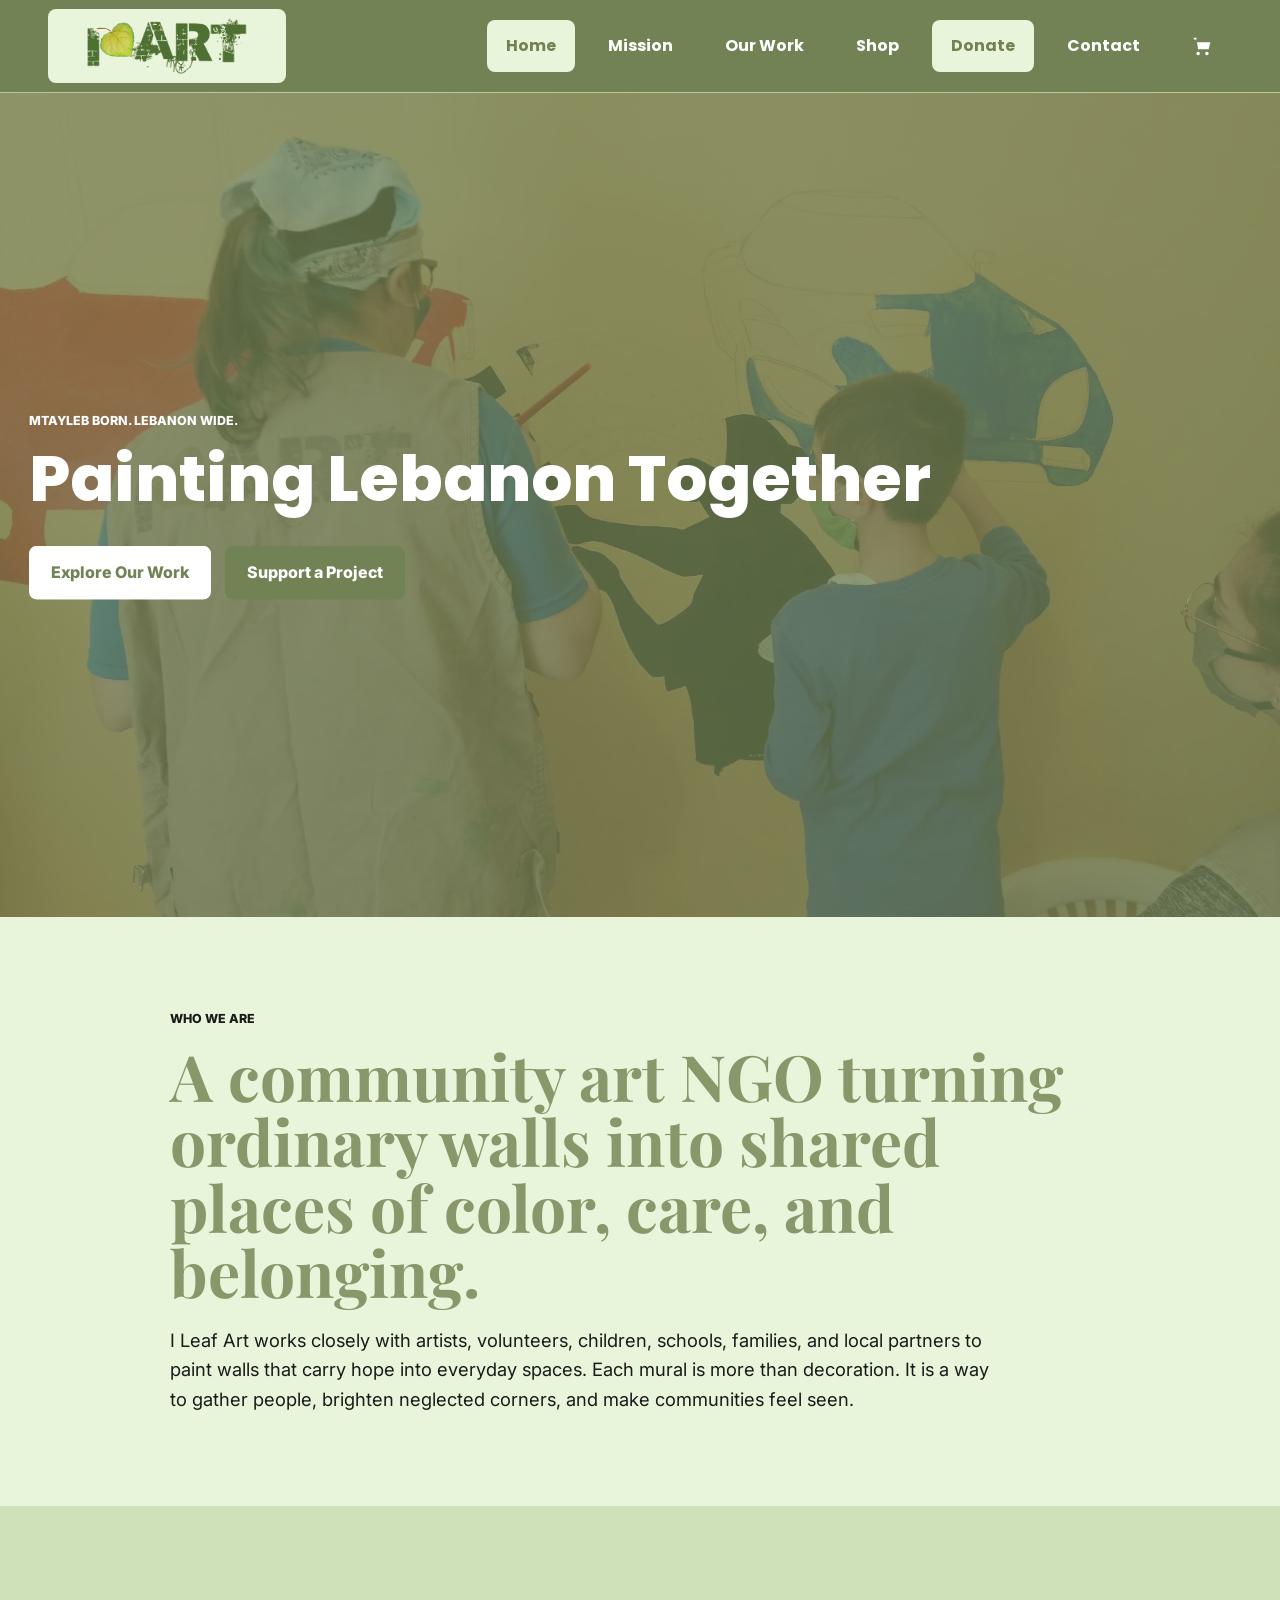
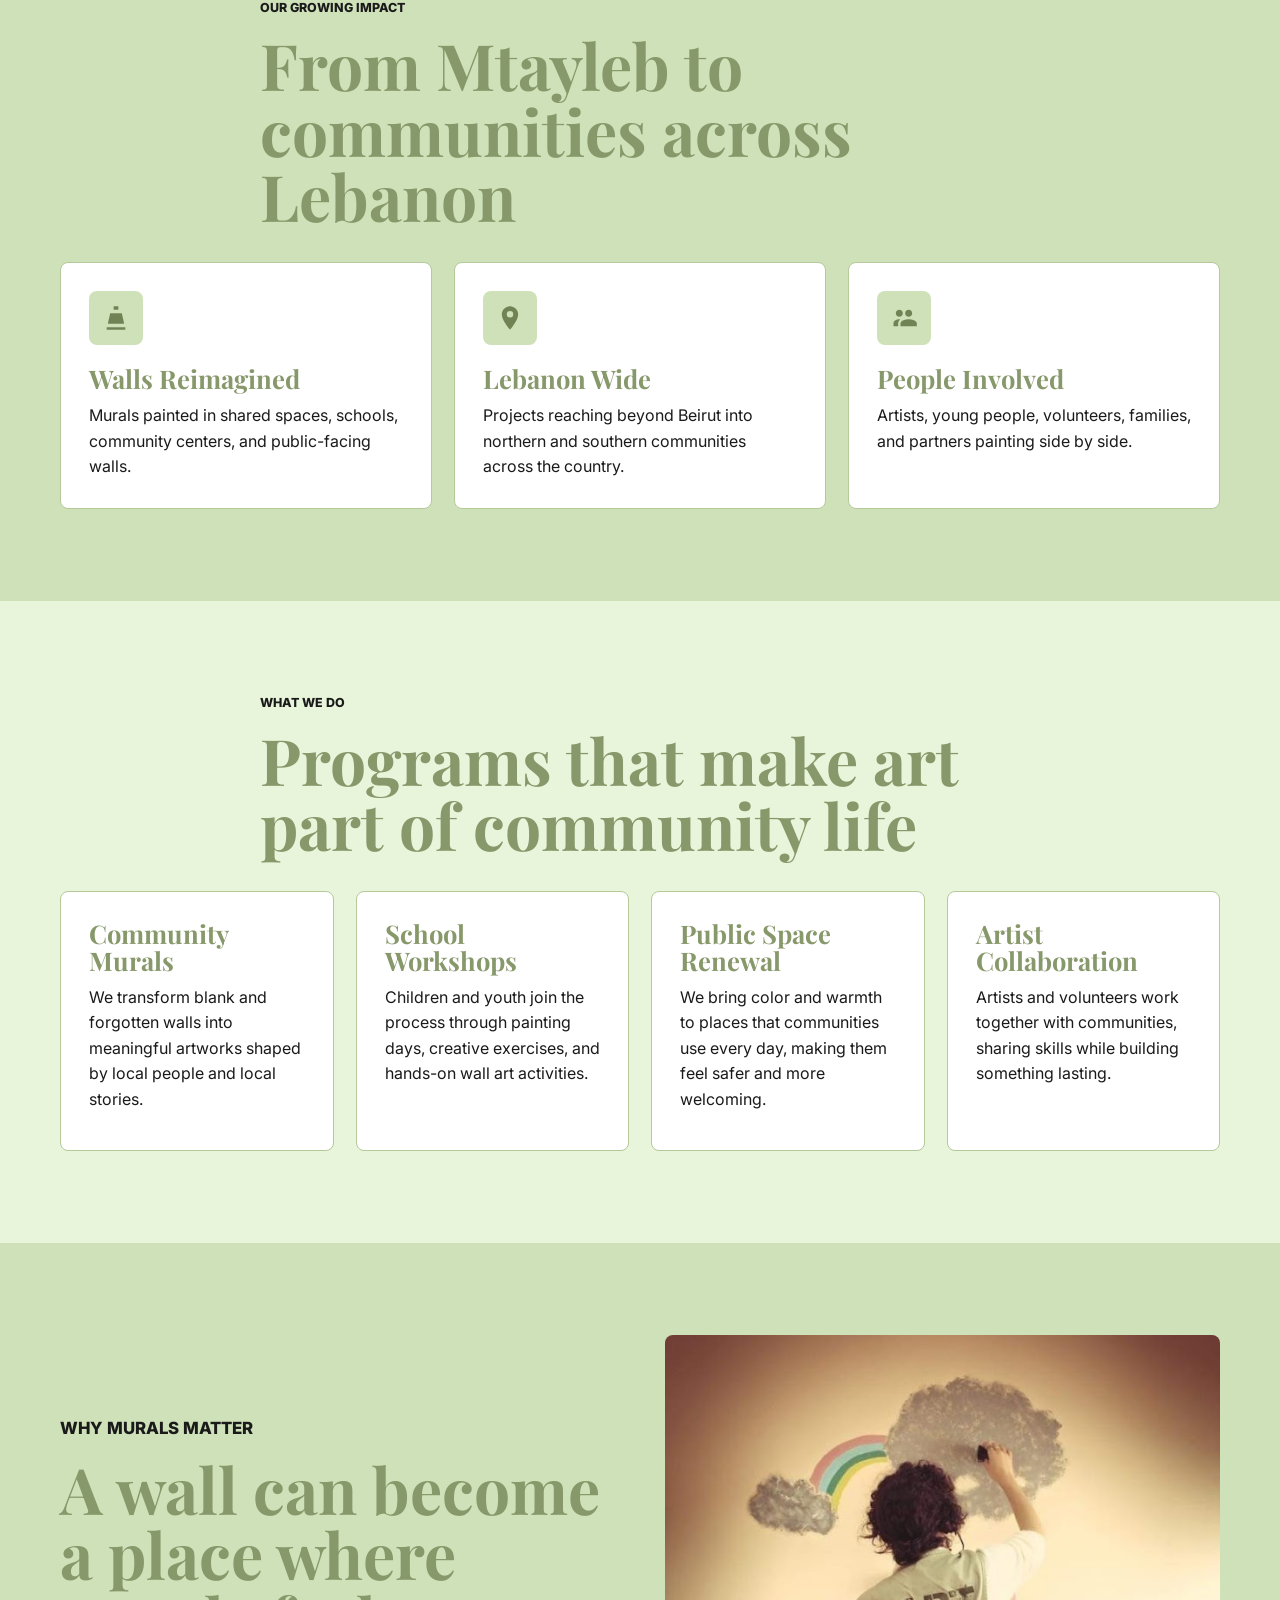
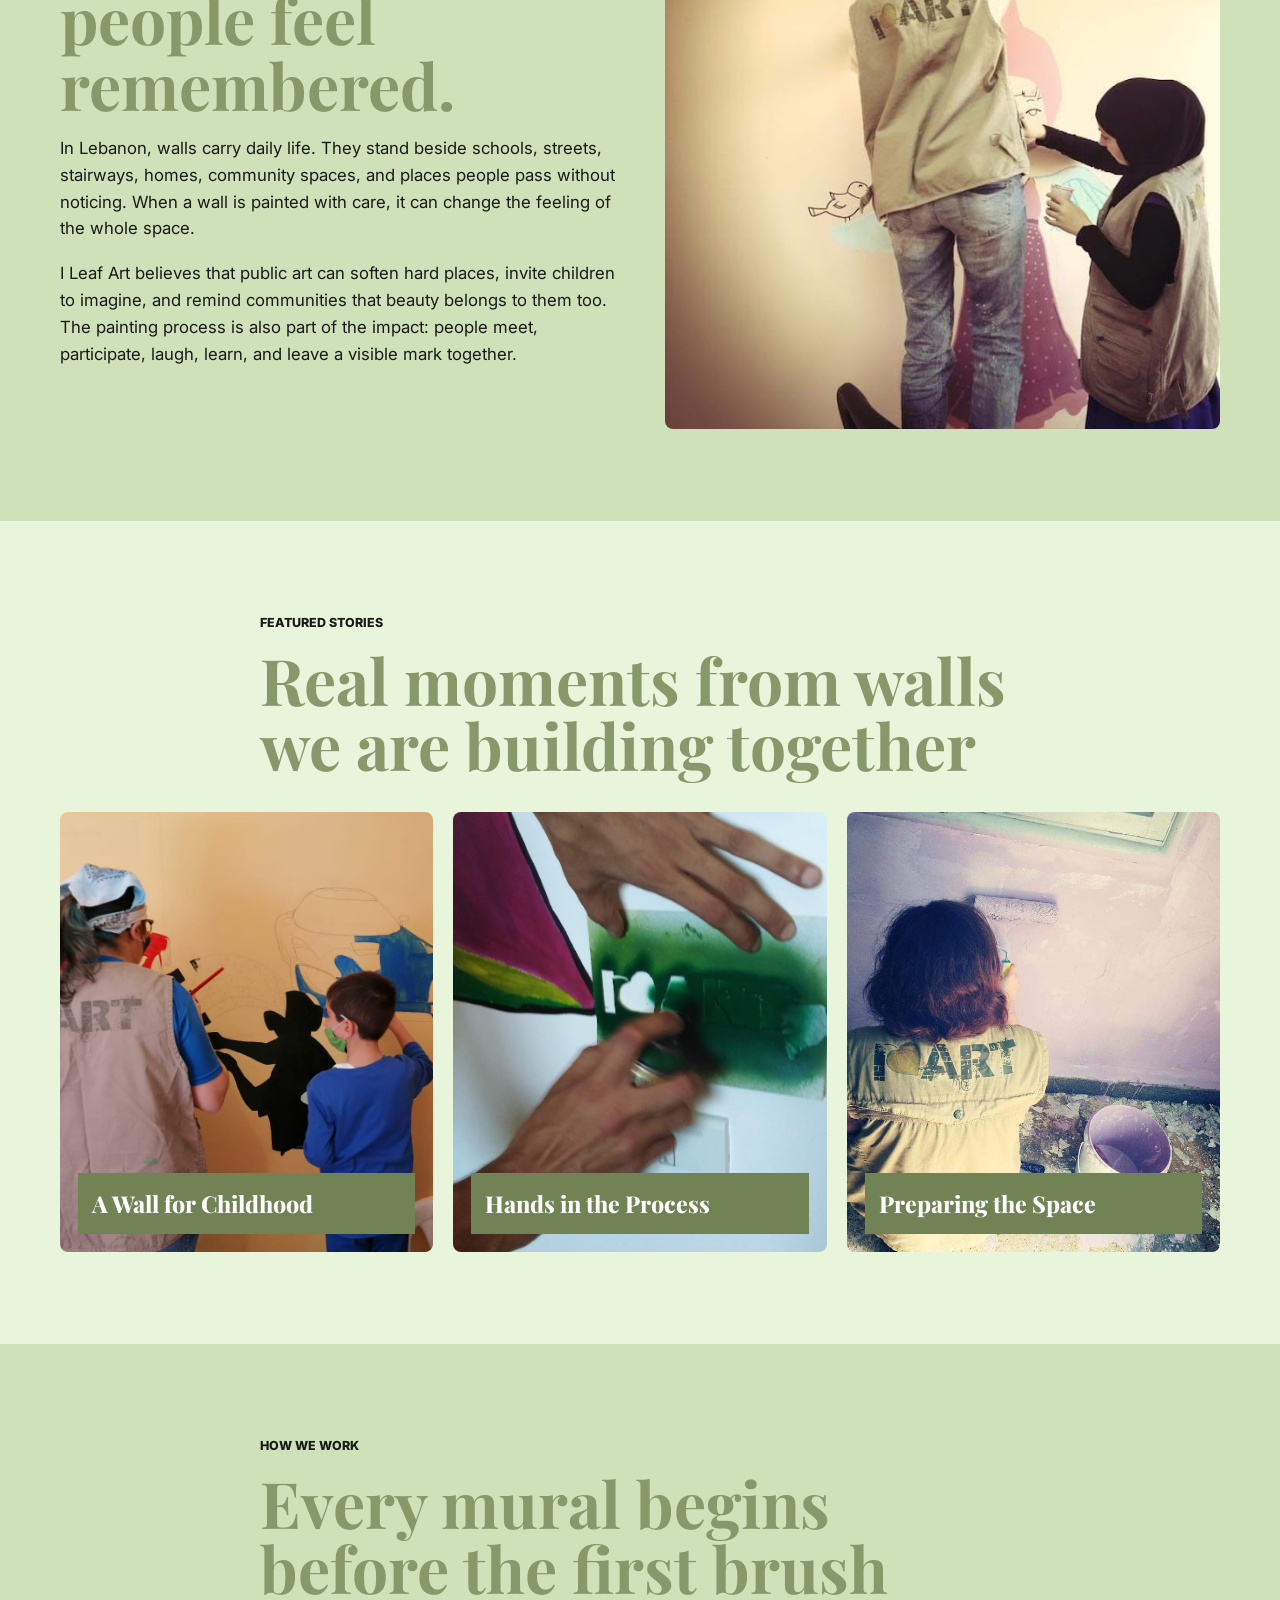
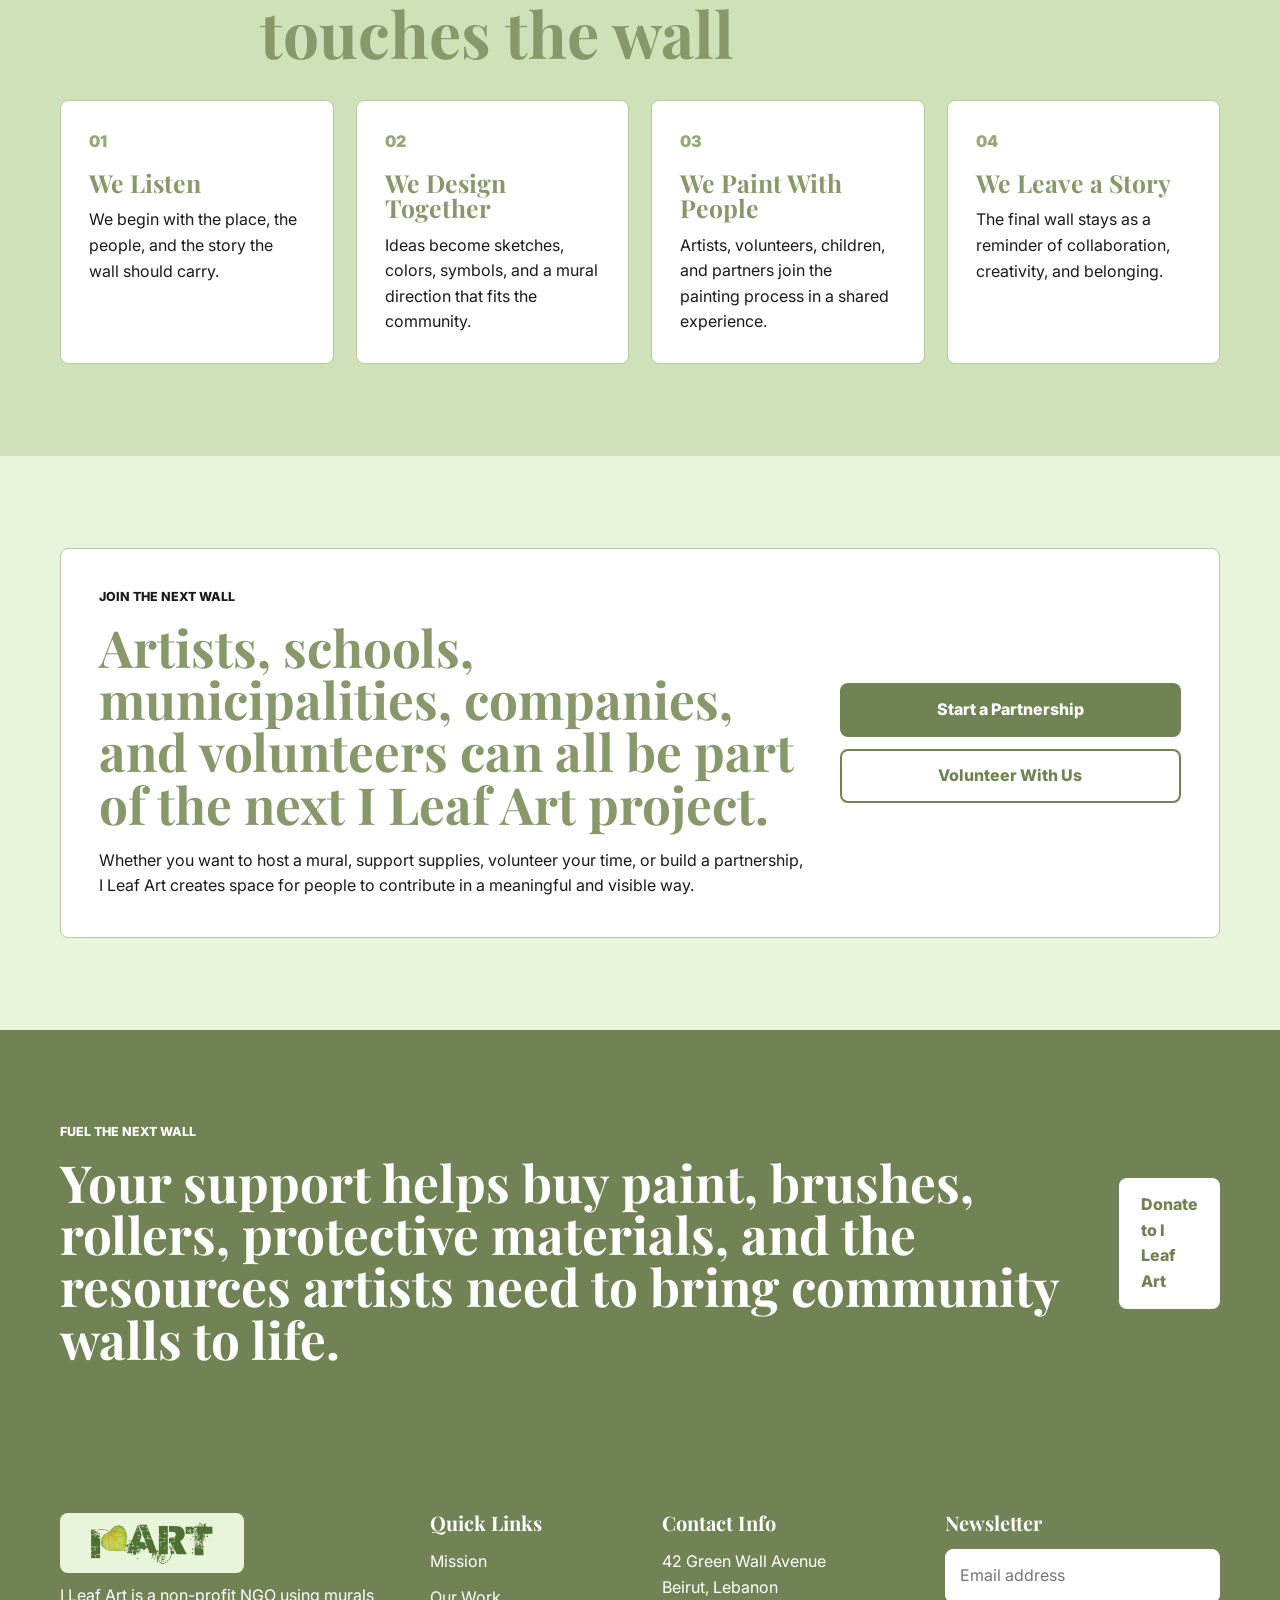
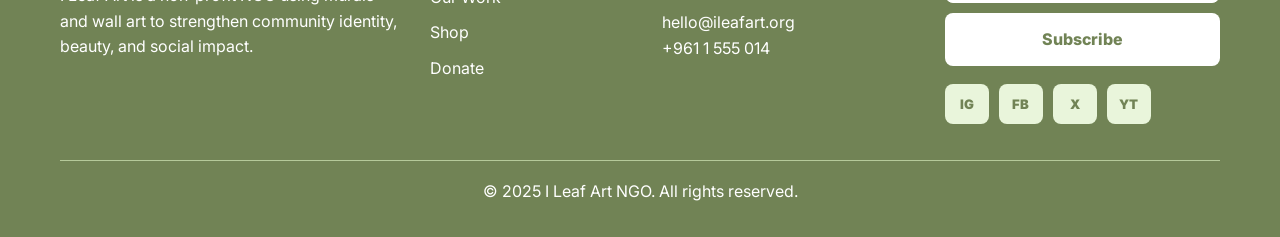
==== index.html @ 66651f59 "Update I Leaf Art website" ====
<!DOCTYPE html>
<html lang="en">
<head>
  <meta charset="UTF-8">
  <meta name="viewport" content="width=device-width, initial-scale=1.0">
  <meta name="description" content="I Leaf Art is a non-profit NGO transforming communities through murals, wall art, and public creative expression.">
  <title>I Leaf Art NGO | Art Lives on Every Wall</title>
  <link rel="preconnect" href="https://fonts.googleapis.com">
  <link rel="preconnect" href="https://fonts.gstatic.com" crossorigin>
  <link href="https://fonts.googleapis.com/css2?family=Inter:wght@400;500;600;700;800&family=Playfair+Display:wght@600;700;800&family=Poppins:wght@600;700;800&display=swap" rel="stylesheet">
  <link rel="stylesheet" href="style.css">
</head>
<body>
  <header class="site-header">
    <nav class="navbar" aria-label="Primary navigation">
      <a class="brand" href="index.html" aria-label="I Leaf Art home">
        <img class="brand-wordmark" src="assets/i-leaf-art-wordmark.png" alt="I Leaf Art">
      </a>
      <button class="nav-toggle" type="button" aria-label="Open navigation" aria-expanded="false">
        <span></span><span></span><span></span>
      </button>
      <div class="nav-links" data-nav-menu>
        <a class="active" href="index.html">Home</a>
        <a href="mission.html">Mission</a>
        <a href="our-work.html">Our Work</a>
        <a href="shop.html">Shop</a>
        <a class="nav-donate" href="donate.html">Donate</a>
        <a href="contact.html">Contact</a>
        <a class="cart-link" href="shop.html" aria-label="View cart">
          <svg viewBox="0 0 24 24" aria-hidden="true"><path d="M7 18a2 2 0 1 0 0 4 2 2 0 0 0 0-4Zm10 0a2 2 0 1 0 0 4 2 2 0 0 0 0-4ZM5.2 4l.5 3H21l-2 8H7L5 2H2v2h3.2Z"/></svg>
        </a>
      </div>
    </nav>
  </header>

  <main>
    <section class="hero home-hero">
      <img src="assets/photos/photo-10.jpg" alt="I Leaf Art volunteer guiding a child while painting a wall mural in Lebanon">
      <div class="hero-shade"></div>
      <div class="hero-content reveal">
        <p class="eyebrow">Mtayleb born. Lebanon wide.</p>
        <h1>Painting Lebanon Together</h1>
        <div class="hero-actions">
          <a class="button button-light" href="our-work.html">Explore Our Work</a>
          <a class="button button-dark" href="donate.html">Support a Project</a>
        </div>
      </div>
    </section>

    <section class="section home-intro-section">
      <div class="container home-intro reveal">
        <p class="eyebrow">Who we are</p>
        <h2>A community art NGO turning ordinary walls into shared places of color, care, and belonging.</h2>
        <p>I Leaf Art works closely with artists, volunteers, children, schools, families, and local partners to paint walls that carry hope into everyday spaces. Each mural is more than decoration. It is a way to gather people, brighten neglected corners, and make communities feel seen.</p>
      </div>
    </section>

    <section class="section impact-band">
      <div class="container section-heading reveal"><p class="eyebrow">Our growing impact</p><h2>From Mtayleb to communities across Lebanon</h2></div>
      <div class="container stats-grid">
        <article class="stat-card reveal"><div class="icon-circle" aria-hidden="true"><svg viewBox="0 0 24 24"><path d="M4 20h16v2H4v-2Zm1-3h14l-2-9H7l-2 9Zm5-12h4V2h-4v3Z"/></svg></div><h2>Walls Reimagined</h2><p>Murals painted in shared spaces, schools, community centers, and public-facing walls.</p></article>
        <article class="stat-card reveal"><div class="icon-circle" aria-hidden="true"><svg viewBox="0 0 24 24"><path d="M12 2C8.1 2 5 5.1 5 9c0 5.2 7 13 7 13s7-7.8 7-13c0-3.9-3.1-7-7-7Zm0 9.5A2.5 2.5 0 1 1 12 6a2.5 2.5 0 0 1 0 5.5Z"/></svg></div><h2>Lebanon Wide</h2><p>Projects reaching beyond Beirut into northern and southern communities across the country.</p></article>
        <article class="stat-card reveal"><div class="icon-circle" aria-hidden="true"><svg viewBox="0 0 24 24"><path d="M16 11c1.7 0 3-1.3 3-3s-1.3-3-3-3-3 1.3-3 3 1.3 3 3 3ZM8 11c1.7 0 3-1.3 3-3S9.7 5 8 5 5 6.3 5 8s1.3 3 3 3Zm8 2c-2.3 0-7 1.2-7 3.5V19h14v-2.5c0-2.3-4.7-3.5-7-3.5ZM8 13c-.3 0-.6 0-1 .1-1.9.5-4 1.5-4 3.1V19h4v-2.5c0-1.2.7-2.3 1.8-3.2L8 13Z"/></svg></div><h2>People Involved</h2><p>Artists, young people, volunteers, families, and partners painting side by side.</p></article>
      </div>
    </section>

    <section class="section">
      <div class="container section-heading reveal"><p class="eyebrow">What we do</p><h2>Programs that make art part of community life</h2></div>
      <div class="container card-grid four home-program-grid">
        <article class="info-card reveal"><h3>Community Murals</h3><p>We transform blank and forgotten walls into meaningful artworks shaped by local people and local stories.</p></article>
        <article class="info-card reveal"><h3>School Workshops</h3><p>Children and youth join the process through painting days, creative exercises, and hands-on wall art activities.</p></article>
        <article class="info-card reveal"><h3>Public Space Renewal</h3><p>We bring color and warmth to places that communities use every day, making them feel safer and more welcoming.</p></article>
        <article class="info-card reveal"><h3>Artist Collaboration</h3><p>Artists and volunteers work together with communities, sharing skills while building something lasting.</p></article>
      </div>
    </section>

    <section class="section why-section light-section">
      <div class="container split-layout">
        <div class="copy-block reveal"><p class="eyebrow">Why murals matter</p><h2>A wall can become a place where people feel remembered.</h2><p>In Lebanon, walls carry daily life. They stand beside schools, streets, stairways, homes, community spaces, and places people pass without noticing. When a wall is painted with care, it can change the feeling of the whole space.</p><p>I Leaf Art believes that public art can soften hard places, invite children to imagine, and remind communities that beauty belongs to them too. The painting process is also part of the impact: people meet, participate, laugh, learn, and leave a visible mark together.</p></div>
        <div class="image-panel reveal"><img src="assets/photos/photo-01.jpg" alt="I Leaf Art artists painting a wall mural with a child participant"></div>
      </div>
    </section>

    <section class="section">
      <div class="container section-heading reveal"><p class="eyebrow">Featured stories</p><h2>Real moments from walls we are building together</h2></div>
      <div class="container mural-strip story-strip">
        <a class="mural-tile reveal" href="our-work.html"><img src="assets/photos/photo-10.jpg" alt="Child painting a mural with guidance from an I Leaf Art volunteer"><span>A Wall for Childhood</span></a>
        <a class="mural-tile reveal" href="our-work.html"><img src="assets/photos/photo-03.jpg" alt="Stencil painting detail on an I Leaf Art wall project"><span>Hands in the Process</span></a>
        <a class="mural-tile reveal" href="our-work.html"><img src="assets/photos/photo-07.jpg" alt="I Leaf Art volunteer rolling paint onto a community wall"><span>Preparing the Space</span></a>
      </div>
    </section>

    <section class="section process-section">
      <div class="container section-heading reveal"><p class="eyebrow">How we work</p><h2>Every mural begins before the first brush touches the wall</h2></div>
      <div class="container process-grid">
        <article class="process-step reveal"><span>01</span><h3>We Listen</h3><p>We begin with the place, the people, and the story the wall should carry.</p></article>
        <article class="process-step reveal"><span>02</span><h3>We Design Together</h3><p>Ideas become sketches, colors, symbols, and a mural direction that fits the community.</p></article>
        <article class="process-step reveal"><span>03</span><h3>We Paint With People</h3><p>Artists, volunteers, children, and partners join the painting process in a shared experience.</p></article>
        <article class="process-step reveal"><span>04</span><h3>We Leave a Story</h3><p>The final wall stays as a reminder of collaboration, creativity, and belonging.</p></article>
      </div>
    </section>

    <section class="section partner-callout-section">
      <div class="container partner-callout reveal">
        <div><p class="eyebrow">Join the next wall</p><h2>Artists, schools, municipalities, companies, and volunteers can all be part of the next I Leaf Art project.</h2><p>Whether you want to host a mural, support supplies, volunteer your time, or build a partnership, I Leaf Art creates space for people to contribute in a meaningful and visible way.</p></div>
        <div class="partner-actions"><a class="button button-dark" href="contact.html">Start a Partnership</a><a class="button button-outline" href="contact.html">Volunteer With Us</a></div>
      </div>
    </section>

    <section class="section donate-banner">
      <div class="container banner-inner reveal">
        <div><p class="eyebrow">Fuel the next wall</p><h2>Your support helps buy paint, brushes, rollers, protective materials, and the resources artists need to bring community walls to life.</h2></div>
        <a class="button button-light" href="donate.html">Donate to I Leaf Art</a>
      </div>
    </section>
  </main>

  <footer class="site-footer">
    <div class="container footer-grid">
      <div>
        <a class="footer-brand" href="index.html"><img class="footer-wordmark" src="assets/i-leaf-art-wordmark.png" alt="I Leaf Art"></a>
        <p>I Leaf Art is a non-profit NGO using murals and wall art to strengthen community identity, beauty, and social impact.</p>
      </div>
      <div>
        <h2>Quick Links</h2>
        <a href="mission.html">Mission</a>
        <a href="our-work.html">Our Work</a>
        <a href="shop.html">Shop</a>
        <a href="donate.html">Donate</a>
      </div>
      <div>
        <h2>Contact Info</h2>
        <p>42 Green Wall Avenue<br>Beirut, Lebanon</p>
        <p>hello@ileafart.org<br>+961 1 555 014</p>
      </div>
      <div>
        <h2>Newsletter</h2>
        <form class="newsletter-form">
          <label class="sr-only" for="footer-email">Email address</label>
          <input id="footer-email" type="email" placeholder="Email address">
          <button class="button button-light" type="button">Subscribe</button>
        </form>
        <div class="social-row" aria-label="Social links">
          <a href="#" aria-label="Instagram">IG</a>
          <a href="#" aria-label="Facebook">FB</a>
          <a href="#" aria-label="X">X</a>
          <a href="#" aria-label="YouTube">YT</a>
        </div>
      </div>
    </div>
    <p class="copyright">&copy; 2025 I Leaf Art NGO. All rights reserved.</p>
  </footer>

  <script src="main.js"></script>
</body>
</html>
---- style.css ----
:root {
  --lightest: #E9F5DB;
  --light: #CFE1B9;
  --mid: #B5C99A;
  --mid-dark: #97A97C;
  --dark: #87986A;
  --deep: #718355;
  --white: #FFFFFF;
  --charcoal: #1A1A1A;
  --radius: 8px;
}

* {
  box-sizing: border-box;
}

html {
  scroll-behavior: smooth;
}

body {
  margin: 0;
  background: var(--lightest);
  color: var(--charcoal);
  font-family: "Inter", Arial, sans-serif;
  line-height: 1.6;
}

img {
  display: block;
  max-width: 100%;
  object-fit: cover;
}

a {
  color: inherit;
  text-decoration: none;
}

button,
input,
select,
textarea {
  font: inherit;
}

h1,
h2,
h3 {
  color: var(--dark);
  font-family: "Playfair Display", Georgia, serif;
  line-height: 1.02;
  margin: 0;
}

p {
  margin: 0;
}

.container {
  width: min(1160px, calc(100% - 40px));
  margin: 0 auto;
}

.site-header {
  background: var(--deep);
  color: var(--white);
  position: sticky;
  top: 0;
  z-index: 50;
}

.navbar {
  align-items: center;
  display: flex;
  justify-content: space-between;
  min-height: 76px;
  padding: 0 40px;
}

.brand,
.footer-brand {
  align-items: center;
  display: inline-flex;
  font-family: "Playfair Display", Georgia, serif;
  font-size: 1.65rem;
  font-weight: 800;
  gap: 12px;
}

.brand-logo {
  height: 54px;
  object-fit: contain;
  width: 46px;
}

.footer-logo {
  height: 46px;
  object-fit: contain;
  width: 40px;
}

.nav-links {
  align-items: center;
  display: flex;
  gap: 8px;
}

.nav-links a {
  border: 1px solid transparent;
  border-radius: var(--radius);
  color: var(--white);
  font-weight: 700;
  padding: 10px 13px;
}

.nav-links a:hover,
.nav-links a.active {
  background: var(--light);
  color: var(--charcoal);
}

.nav-links .nav-donate {
  background: var(--lightest);
  color: var(--deep);
}

.cart-link svg {
  fill: currentColor;
  height: 21px;
  width: 21px;
}

.nav-toggle {
  background: var(--lightest);
  border: 0;
  border-radius: var(--radius);
  display: none;
  height: 44px;
  padding: 10px;
  width: 48px;
}

.nav-toggle span {
  background: var(--deep);
  display: block;
  height: 3px;
  margin: 5px 0;
  width: 100%;
}

.hero,
.page-hero {
  min-height: calc(100vh - 76px);
  overflow: hidden;
  position: relative;
}

.page-hero {
  min-height: 430px;
}

.hero > img,
.page-hero > img {
  height: 100%;
  inset: 0;
  position: absolute;
  width: 100%;
}

.hero-shade {
  background: var(--deep);
  height: 100%;
  inset: 0;
  opacity: .76;
  position: absolute;
  width: 100%;
}

.hero-content,
.page-hero .container {
  color: var(--white);
  left: 50%;
  position: absolute;
  top: 50%;
  transform: translate(-50%, -50%);
  width: min(1160px, calc(100% - 40px));
  z-index: 2;
}

.home-hero .hero-content {
  max-width: 850px;
}

.hero h1,
.page-hero h1 {
  color: var(--white);
  font-size: clamp(4.5rem, 9vw, 7.8rem);
  max-width: 980px;
}

.page-hero h1 {
  font-size: clamp(3rem, 6vw, 5.25rem);
  max-width: min(100%, 900px);
}

.hero p:not(.eyebrow) {
  font-size: clamp(1.1rem, 2vw, 1.35rem);
  margin-top: 24px;
  max-width: 700px;
}

.eyebrow {
  color: inherit;
  font-size: .78rem;
  font-weight: 800;
  letter-spacing: 0;
  margin-bottom: 14px;
  text-transform: uppercase;
}

.hero-actions {
  display: flex;
  flex-wrap: wrap;
  gap: 14px;
  margin-top: 34px;
}

.button {
  align-items: center;
  border: 2px solid transparent;
  border-radius: var(--radius);
  cursor: pointer;
  display: inline-flex;
  font-weight: 800;
  justify-content: center;
  min-height: 48px;
  padding: 12px 20px;
  transition: transform .2s ease, background .2s ease, color .2s ease, border-color .2s ease;
}

.button:hover {
  transform: translateY(-2px);
}

.button-light {
  background: var(--white);
  color: var(--deep);
}

.button-light:hover {
  background: var(--light);
  color: var(--charcoal);
}

.button-dark {
  background: var(--deep);
  color: var(--white);
}

.button-dark:hover {
  background: var(--dark);
}

.button-outline {
  border-color: var(--deep);
  color: var(--deep);
}

.button-outline:hover {
  background: var(--deep);
  color: var(--white);
}

.section {
  padding: 92px 0;
}

.light-section,
.impact-band {
  background: var(--light);
}

.section-heading {
  margin-bottom: 34px;
  max-width: 760px;
}

.section-heading h2,
.copy-block h2 {
  font-size: clamp(2.35rem, 5vw, 4.25rem);
}

.copy-block p {
  font-size: 1.05rem;
  margin-top: 18px;
}

.narrow {
  max-width: 880px;
}

.stats-grid,
.card-grid,
.product-grid,
.project-grid,
.team-grid,
.testimonial-grid,
.donation-grid {
  display: grid;
  gap: 22px;
}

.stats-grid,
.card-grid.three,
.testimonial-grid,
.donation-grid {
  grid-template-columns: repeat(3, 1fr);
}

.stat-card,
.info-card,
.quote-card,
.donation-card,
.contact-panel {
  background: var(--white);
  border: 1px solid var(--mid);
  border-radius: var(--radius);
  padding: 28px;
  transition: transform .2s ease, border-color .2s ease;
}

.stat-card:hover,
.info-card:hover,
.project-card:hover,
.product-card:hover,
.team-card:hover,
.quote-card:hover,
.donation-card:hover {
  border-color: var(--deep);
  transform: translateY(-4px);
}

.stat-card h2,
.info-card h3,
.project-card h3,
.product-card h3,
.team-card h3,
.donation-card h3 {
  font-size: 1.6rem;
}

.stat-card p,
.info-card p,
.project-card p,
.product-card p,
.quote-card,
.donation-card p {
  margin-top: 12px;
}

.icon-circle {
  align-items: center;
  background: var(--light);
  border-radius: var(--radius);
  color: var(--deep);
  display: flex;
  height: 54px;
  justify-content: center;
  margin-bottom: 20px;
  width: 54px;
}

.icon-circle svg {
  fill: currentColor;
  height: 28px;
  width: 28px;
}

.mural-strip {
  display: grid;
  gap: 20px;
  grid-template-columns: repeat(3, 1fr);
}

.mural-tile {
  border-radius: var(--radius);
  min-height: 440px;
  overflow: hidden;
  position: relative;
}

.mural-tile img {
  height: 100%;
  position: absolute;
  transition: transform .3s ease;
  width: 100%;
}

.mural-tile span {
  background: var(--deep);
  bottom: 18px;
  color: var(--white);
  font-family: "Playfair Display", Georgia, serif;
  font-size: 1.6rem;
  font-weight: 800;
  left: 18px;
  padding: 12px 14px;
  position: absolute;
  right: 18px;
}

.mural-tile:hover img {
  transform: scale(1.05);
}

.split-layout {
  align-items: center;
  display: grid;
  gap: 50px;
  grid-template-columns: 1fr 1fr;
}

.image-panel {
  border-radius: var(--radius);
  overflow: hidden;
}

.image-panel img {
  aspect-ratio: 4 / 5;
  width: 100%;
}

.donate-banner {
  background: var(--deep);
  color: var(--white);
}

.donate-banner h2 {
  color: var(--white);
  font-size: clamp(2rem, 4vw, 3.6rem);
}

.banner-inner {
  align-items: center;
  display: flex;
  gap: 30px;
  justify-content: space-between;
}

.timeline {
  border-left: 3px solid var(--mid);
}

.timeline-item {
  padding: 0 0 34px 28px;
  position: relative;
}

.timeline-item::before {
  background: var(--deep);
  border: 5px solid var(--lightest);
  border-radius: 50%;
  content: "";
  height: 18px;
  left: -11px;
  position: absolute;
  top: 4px;
  width: 18px;
}

.timeline-item span,
.project-card span,
.price {
  color: var(--mid-dark);
  font-weight: 800;
}

.team-grid,
.product-grid,
.project-grid {
  grid-template-columns: repeat(3, 1fr);
}

.team-card,
.product-card,
.project-card {
  background: var(--white);
  border: 1px solid var(--mid);
  border-radius: var(--radius);
  overflow: hidden;
  transition: transform .2s ease, border-color .2s ease;
}

.team-card img,
.product-card img,
.project-card img {
  aspect-ratio: 4 / 3;
  width: 100%;
}

.team-card h3,
.team-card p,
.product-card div,
.project-card div {
  padding: 18px;
}

.team-card p {
  color: var(--mid-dark);
  font-weight: 700;
  padding-top: 0;
}

.product-card .button,
.project-card .button {
  margin-top: 18px;
  width: 100%;
}

.filter-bar {
  display: flex;
  flex-wrap: wrap;
  gap: 10px;
  margin-bottom: 28px;
}

.filter-button {
  background: var(--white);
  border: 1px solid var(--mid);
  border-radius: var(--radius);
  color: var(--deep);
  cursor: pointer;
  font-weight: 800;
  padding: 10px 16px;
}

.filter-button.active,
.filter-button:hover {
  background: var(--deep);
  color: var(--white);
}

.project-card.hidden {
  display: none;
}

.map-placeholder {
  background: var(--lightest);
  border: 2px solid var(--mid);
  border-radius: var(--radius);
  display: grid;
  gap: 14px;
  grid-template-columns: repeat(2, 1fr);
  min-height: 360px;
  padding: 26px;
}

.map-placeholder span {
  align-items: center;
  background: var(--deep);
  border-radius: var(--radius);
  color: var(--white);
  display: flex;
  font-weight: 800;
  justify-content: center;
  min-height: 72px;
}

.quote-card blockquote {
  margin: 0;
}

.quote-card figcaption {
  color: var(--mid-dark);
  font-weight: 800;
  margin-top: 18px;
}

.donation-card span {
  color: var(--deep);
  display: block;
  font-family: "Playfair Display", Georgia, serif;
  font-size: 3.4rem;
  font-weight: 800;
  margin-bottom: 10px;
}

.donation-card.featured {
  background: var(--deep);
  color: var(--white);
}

.donation-card.featured h3,
.donation-card.featured span {
  color: var(--white);
}

.donation-card .button {
  margin-top: 24px;
  width: 100%;
}

.custom-amount {
  background: var(--white);
  border: 1px solid var(--mid);
  border-radius: var(--radius);
  margin-top: 24px;
  padding: 24px;
}

.custom-amount label,
.contact-form label {
  color: var(--deep);
  display: block;
  font-weight: 800;
  margin-bottom: 8px;
}

.custom-amount div {
  display: flex;
  gap: 12px;
}

input,
select,
textarea {
  background: var(--white);
  border: 1px solid var(--mid);
  border-radius: var(--radius);
  color: var(--charcoal);
  padding: 13px 14px;
  width: 100%;
}

input:focus,
select:focus,
textarea:focus {
  border-color: var(--deep);
  outline: 3px solid var(--light);
}

.trust-row {
  display: flex;
  flex-wrap: wrap;
  gap: 14px;
  justify-content: center;
}

.trust-row span {
  background: var(--light);
  border: 1px solid var(--mid);
  border-radius: var(--radius);
  color: var(--deep);
  font-weight: 800;
  padding: 14px 22px;
}

.contact-layout {
  align-items: start;
  display: grid;
  gap: 34px;
  grid-template-columns: 1.15fr .85fr;
}

.contact-form {
  background: var(--white);
  border: 1px solid var(--mid);
  border-radius: var(--radius);
  display: grid;
  gap: 18px;
  padding: 30px;
}

.contact-panel h2 {
  font-size: 2.2rem;
  margin-bottom: 18px;
}

.contact-panel p {
  margin-bottom: 18px;
}

.contact-map {
  grid-template-columns: 1fr;
  margin-top: 22px;
  min-height: 230px;
}

.site-footer {
  background: var(--deep);
  color: var(--white);
  padding: 56px 0 22px;
}

.footer-grid {
  display: grid;
  gap: 32px;
  grid-template-columns: 1.35fr .8fr 1fr 1.1fr;
}

.site-footer h2 {
  color: var(--white);
  font-size: 1.25rem;
  margin-bottom: 16px;
}

.site-footer p,
.site-footer a {
  display: block;
  margin-bottom: 10px;
}

.newsletter-form {
  display: grid;
  gap: 10px;
}

.newsletter-form input {
  border-color: var(--white);
}

.social-row {
  display: flex;
  gap: 10px;
  margin-top: 18px;
}

.social-row a {
  align-items: center;
  background: var(--lightest);
  border-radius: var(--radius);
  color: var(--deep);
  display: flex;
  font-size: .82rem;
  font-weight: 900;
  height: 40px;
  justify-content: center;
  margin: 0;
  width: 44px;
}

.contact-social a {
  background: var(--deep);
  color: var(--white);
}

.copyright {
  border-top: 1px solid var(--mid);
  margin: 36px auto 0;
  padding-top: 18px;
  text-align: center;
  width: min(1160px, calc(100% - 40px));
}

.sr-only {
  height: 1px;
  margin: -1px;
  overflow: hidden;
  position: absolute;
  width: 1px;
}

.reveal {
  opacity: 0;
  transform: translateY(24px);
  transition: opacity .7s ease, transform .7s ease;
}

.reveal.is-visible {
  opacity: 1;
  transform: translateY(0);
}

@media (max-width: 980px) {
  .navbar {
    padding: 0 20px;
  }

  .nav-toggle {
    display: block;
  }

  .nav-links {
    background: var(--deep);
    display: none;
    left: 0;
    padding: 12px 20px 22px;
    position: absolute;
    right: 0;
    top: 76px;
  }

  .nav-links.open {
    display: grid;
  }

  .nav-links a {
    width: 100%;
  }

  .brand-logo {
    height: 48px;
    width: 42px;
  }

  .stats-grid,
  .card-grid.three,
  .testimonial-grid,
  .donation-grid,
  .team-grid,
  .product-grid,
  .project-grid,
  .mural-strip,
  .split-layout,
  .contact-layout,
  .footer-grid {
    grid-template-columns: 1fr 1fr;
  }

  .split-layout,
  .contact-layout {
    align-items: start;
  }

  .banner-inner {
    align-items: flex-start;
    flex-direction: column;
  }
}

@media (max-width: 680px) {
  .container {
    width: min(100% - 28px, 1160px);
  }

  .hero,
  .page-hero {
    min-height: 620px;
  }

  .page-hero {
    min-height: 360px;
  }

  .hero h1,
  .page-hero h1 {
    font-size: clamp(2.6rem, 12vw, 4.2rem);
  }

  .section {
    padding: 64px 0;
  }

  .stats-grid,
  .card-grid.three,
  .testimonial-grid,
  .donation-grid,
  .team-grid,
  .product-grid,
  .project-grid,
  .mural-strip,
  .split-layout,
  .contact-layout,
  .footer-grid {
    grid-template-columns: 1fr;
  }

  .mural-tile {
    min-height: 340px;
  }

  .custom-amount div {
    flex-direction: column;
  }
}


.home-intro-section { background: var(--lightest); }
.home-intro { max-width: 940px; }
.home-intro h2 { font-size: clamp(2.5rem, 5vw, 4.5rem); }
.home-intro p:not(.eyebrow) { font-size: 1.15rem; margin-top: 22px; max-width: 820px; }
.card-grid.four, .process-grid { display: grid; gap: 22px; grid-template-columns: repeat(4, 1fr); }
.home-program-grid .info-card { min-height: 260px; }
.story-strip .mural-tile span { font-size: 1.45rem; }
.process-section { background: var(--light); }
.process-step { background: var(--white); border: 1px solid var(--mid); border-radius: var(--radius); padding: 28px; transition: transform .2s ease, border-color .2s ease; }
.process-step:hover { border-color: var(--deep); transform: translateY(-4px); }
.process-step span { color: var(--mid-dark); display: block; font-weight: 900; margin-bottom: 16px; }
.process-step h3 { font-size: 1.55rem; }
.process-step p { margin-top: 12px; }
.partner-callout-section { background: var(--lightest); }
.partner-callout { align-items: center; background: var(--white); border: 1px solid var(--mid); border-radius: var(--radius); display: grid; gap: 32px; grid-template-columns: 1.35fr .65fr; padding: 38px; }
.partner-callout h2 { font-size: clamp(2rem, 4vw, 3.4rem); }
.partner-callout p:not(.eyebrow) { margin-top: 18px; }
.partner-actions { display: grid; gap: 12px; }
@media (max-width: 980px) { .card-grid.four, .process-grid, .partner-callout { grid-template-columns: 1fr 1fr; } }
@media (max-width: 680px) { .card-grid.four, .process-grid, .partner-callout { grid-template-columns: 1fr; } .partner-callout { padding: 26px; } }


.page-intro-section { background: var(--lightest); }
.page-intro-grid { align-items: start; display: grid; gap: 40px; grid-template-columns: 1.25fr .75fr; }
.number-panel { background: var(--white); border: 1px solid var(--mid); border-radius: var(--radius); display: grid; gap: 10px; padding: 28px; }
.number-panel span { color: var(--deep); font-family: "Playfair Display", Georgia, serif; font-size: 2.8rem; font-weight: 800; line-height: 1; }
.number-panel h3 { font-size: 1.35rem; }
.number-panel p { margin-bottom: 14px; }
.photo-feature-grid { display: grid; gap: 18px; grid-template-columns: repeat(3, 1fr); }
.photo-feature-grid img { aspect-ratio: 4 / 3; border-radius: var(--radius); height: 100%; width: 100%; }
@media (max-width: 980px) { .page-intro-grid, .photo-feature-grid { grid-template-columns: 1fr 1fr; } }
@media (max-width: 680px) { .page-intro-grid, .photo-feature-grid { grid-template-columns: 1fr; } }


.home-hero {
  min-height: 720px;
}

.home-hero > img {
  object-position: center center;
}

.home-hero .hero-content {
  left: 50%;
  max-width: 1040px;
  padding: 40px 0;
  top: 52%;
  width: min(1040px, calc(100% - 56px));
}

.home-hero h1 {
  font-size: clamp(3.6rem, 6.5vw, 6.4rem);
  line-height: 1.03;
  max-width: 900px;
  overflow-wrap: normal;
}

.home-hero p:not(.eyebrow) {
  max-width: 760px;
}

@media (max-width: 980px) {
  .home-hero {
    min-height: 680px;
  }

  .home-hero .hero-content {
    top: 52%;
    width: min(100% - 40px, 760px);
  }

  .home-hero h1 {
    font-size: clamp(3rem, 10vw, 5rem);
    max-width: 720px;
  }
}

@media (max-width: 680px) {
  .home-hero {
    min-height: 660px;
  }

  .home-hero .hero-content {
    top: 50%;
    width: min(100% - 28px, 520px);
  }

  .home-hero h1 {
    font-size: clamp(2.8rem, 13vw, 4.15rem);
    max-width: 100%;
  }

  .home-hero p:not(.eyebrow) {
    font-size: 1.02rem;
  }
}


/* Home hero alignment fix */
.home-hero .hero-content {
  max-width: 820px;
  width: min(820px, calc(100% - 56px));
}

.home-hero h1 {
  font-size: clamp(3.2rem, 5.5vw, 5.7rem);
  line-height: .98;
  max-width: 820px;
}

.home-hero p:not(.eyebrow) {
  font-size: clamp(1.05rem, 1.6vw, 1.25rem);
  max-width: 720px;
}

@media (max-width: 680px) {
  .home-hero .hero-content {
    width: min(100% - 28px, 460px);
  }

  .home-hero h1 {
    font-size: clamp(2.7rem, 12vw, 3.8rem);
  }
}


/* Home hero vertical fit fix */
.home-hero {
  min-height: calc(100vh - 76px);
}

.home-hero .hero-content {
  top: 46%;
  transform: translate(-50%, -46%);
}

.home-hero h1 {
  font-size: clamp(3rem, 4.8vw, 5rem);
  line-height: .98;
  margin: 0;
}

.home-hero p:not(.eyebrow) {
  font-size: clamp(1rem, 1.35vw, 1.18rem);
  line-height: 1.45;
  margin-top: 20px;
  max-width: 680px;
}

.home-hero .hero-actions {
  margin-top: 24px;
}

@media (max-width: 980px) {
  .home-hero .hero-content {
    top: 48%;
    transform: translate(-50%, -48%);
  }

  .home-hero h1 {
    font-size: clamp(2.8rem, 8vw, 4.6rem);
  }
}

@media (max-width: 680px) {
  .home-hero .hero-content {
    top: 50%;
    transform: translate(-50%, -50%);
  }

  .home-hero h1 {
    font-size: clamp(2.4rem, 11vw, 3.45rem);
  }
}


/* Refined navigation and hero title */
.site-header {
  border-bottom: 1px solid var(--mid);
}

.navbar {
  min-height: 92px;
  padding: 0 48px;
}

.brand {
  font-family: "Poppins", "Inter", Arial, sans-serif;
  font-size: 1.55rem;
  font-weight: 800;
}

.brand-logo {
  height: 64px;
  width: 56px;
}

.nav-links {
  gap: 14px;
}

.nav-links a {
  font-family: "Poppins", "Inter", Arial, sans-serif;
  font-size: 1rem;
  font-weight: 700;
  padding: 12px 18px;
}

.nav-links a:hover,
.nav-links a.active,
.nav-links .nav-donate {
  background: var(--lightest);
  color: var(--deep);
}

.cart-link {
  align-items: center;
  display: flex;
  justify-content: center;
  min-height: 48px;
  min-width: 48px;
}

.home-hero h1 {
  font-family: "Poppins", "Inter", Arial, sans-serif;
  font-size: clamp(3rem, 5vw, 5.4rem);
  font-weight: 800;
  line-height: 1.05;
  max-width: 1120px;
  white-space: nowrap;
}

.home-hero .hero-content {
  max-width: 1120px;
  top: 50%;
  transform: translate(-50%, -50%);
  width: min(1120px, calc(100% - 80px));
}

.home-hero .hero-actions {
  margin-top: 34px;
}

@media (max-width: 980px) {
  .navbar {
    min-height: 82px;
    padding: 0 22px;
  }

  .nav-links {
    top: 82px;
  }

  .brand-logo {
    height: 54px;
    width: 48px;
  }

  .home-hero h1 {
    font-size: clamp(2.8rem, 8vw, 4.8rem);
    white-space: normal;
  }

  .home-hero .hero-content {
    width: min(100% - 40px, 760px);
  }
}

@media (max-width: 680px) {
  .home-hero h1 {
    font-size: clamp(2.45rem, 11vw, 3.6rem);
  }
}


/* Official I Leaf Art wordmark */
.brand {
  background: var(--lightest);
  border-radius: var(--radius);
  padding: 8px 14px;
}

.brand-wordmark {
  display: block;
  height: 58px;
  object-fit: contain;
  width: 210px;
}

.footer-brand {
  background: var(--lightest);
  border-radius: var(--radius);
  margin-bottom: 16px;
  padding: 8px 12px;
  width: fit-content;
}

.footer-wordmark {
  display: block;
  height: 44px;
  object-fit: contain;
  width: 160px;
}

@media (max-width: 980px) {
  .brand-wordmark {
    height: 50px;
    width: 180px;
  }
}

@media (max-width: 680px) {
  .brand {
    padding: 7px 10px;
  }

  .brand-wordmark {
    height: 42px;
    width: 152px;
  }
}


/* Page hero alignment and animation repair */
.page-hero .container,
.page-hero .container.reveal,
.page-hero .container.reveal.is-visible {
  left: 46%;
  top: 50%;
  transform: translate(-50%, -50%);
  width: min(1080px, calc(100% - 80px));
}

.page-hero h1 {
  font-family: "Poppins", "Inter", Arial, sans-serif;
  font-size: clamp(3rem, 5vw, 4.9rem);
  font-weight: 800;
  line-height: 1.08;
  max-width: 820px;
  white-space: normal;
}

.page-hero .eyebrow {
  font-family: "Poppins", "Inter", Arial, sans-serif;
}

.home-hero .hero-content,
.home-hero .hero-content.reveal,
.home-hero .hero-content.reveal.is-visible {
  left: 46%;
  transform: translate(-50%, -50%);
}

.home-hero .hero-content.reveal {
  opacity: 1;
}

.home-hero .hero-content .eyebrow,
.home-hero .hero-content h1,
.home-hero .hero-content .hero-actions {
  opacity: 0;
  transform: translateY(22px);
}

.home-hero .hero-content.is-visible .eyebrow {
  animation: heroFadeUp .65s ease forwards;
}

.home-hero .hero-content.is-visible h1 {
  animation: heroFadeUp .75s ease .12s forwards;
}

.home-hero .hero-content.is-visible .hero-actions {
  animation: heroFadeUp .75s ease .24s forwards;
}

@keyframes heroFadeUp {
  from {
    opacity: 0;
    transform: translateY(22px);
  }
  to {
    opacity: 1;
    transform: translateY(0);
  }
}

@media (max-width: 980px) {
  .page-hero .container,
  .page-hero .container.reveal,
  .page-hero .container.reveal.is-visible,
  .home-hero .hero-content,
  .home-hero .hero-content.reveal,
  .home-hero .hero-content.reveal.is-visible {
    left: 50%;
    width: min(100% - 40px, 760px);
  }

  .page-hero h1 {
    font-size: clamp(2.8rem, 8vw, 4.4rem);
  }
}

@media (max-width: 680px) {
  .page-hero .container,
  .page-hero .container.reveal,
  .page-hero .container.reveal.is-visible,
  .home-hero .hero-content,
  .home-hero .hero-content.reveal,
  .home-hero .hero-content.reveal.is-visible {
    width: min(100% - 28px, 520px);
  }

  .page-hero h1 {
    font-size: clamp(2.45rem, 11vw, 3.55rem);
  }
}
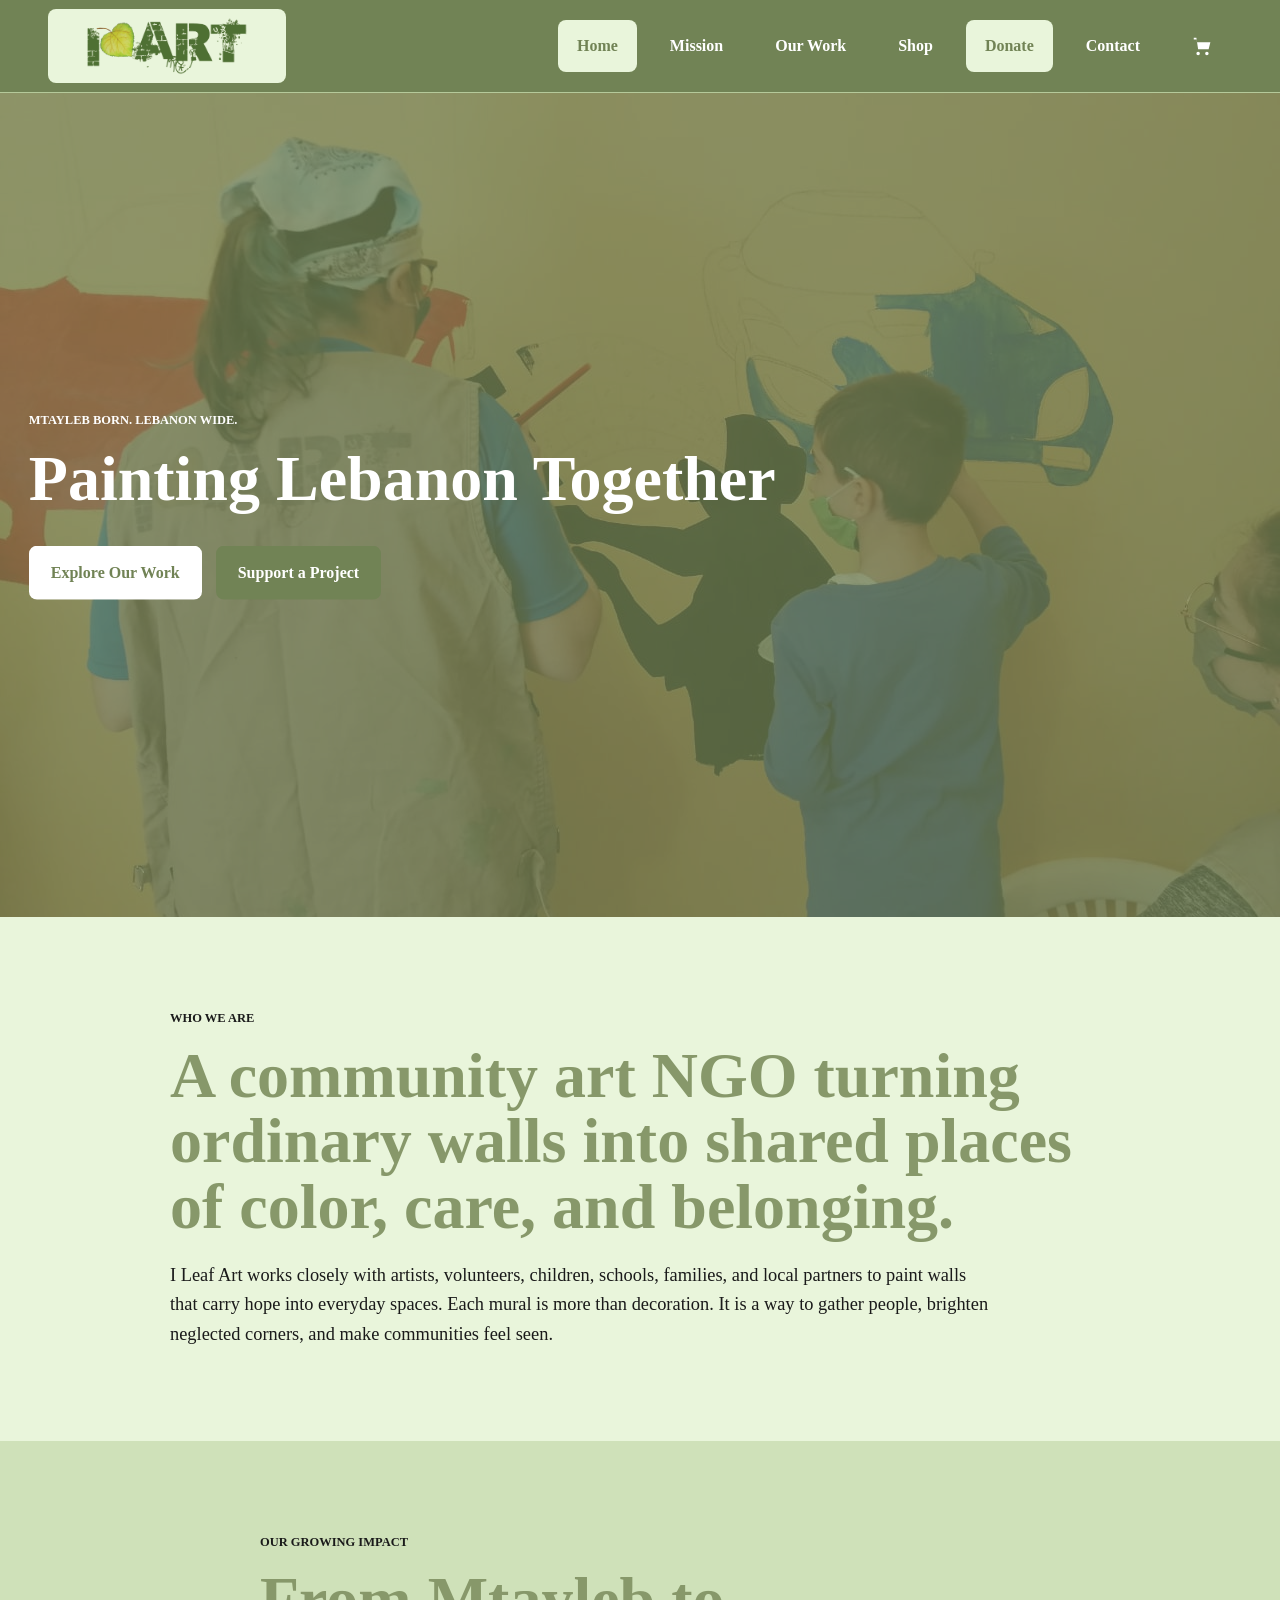
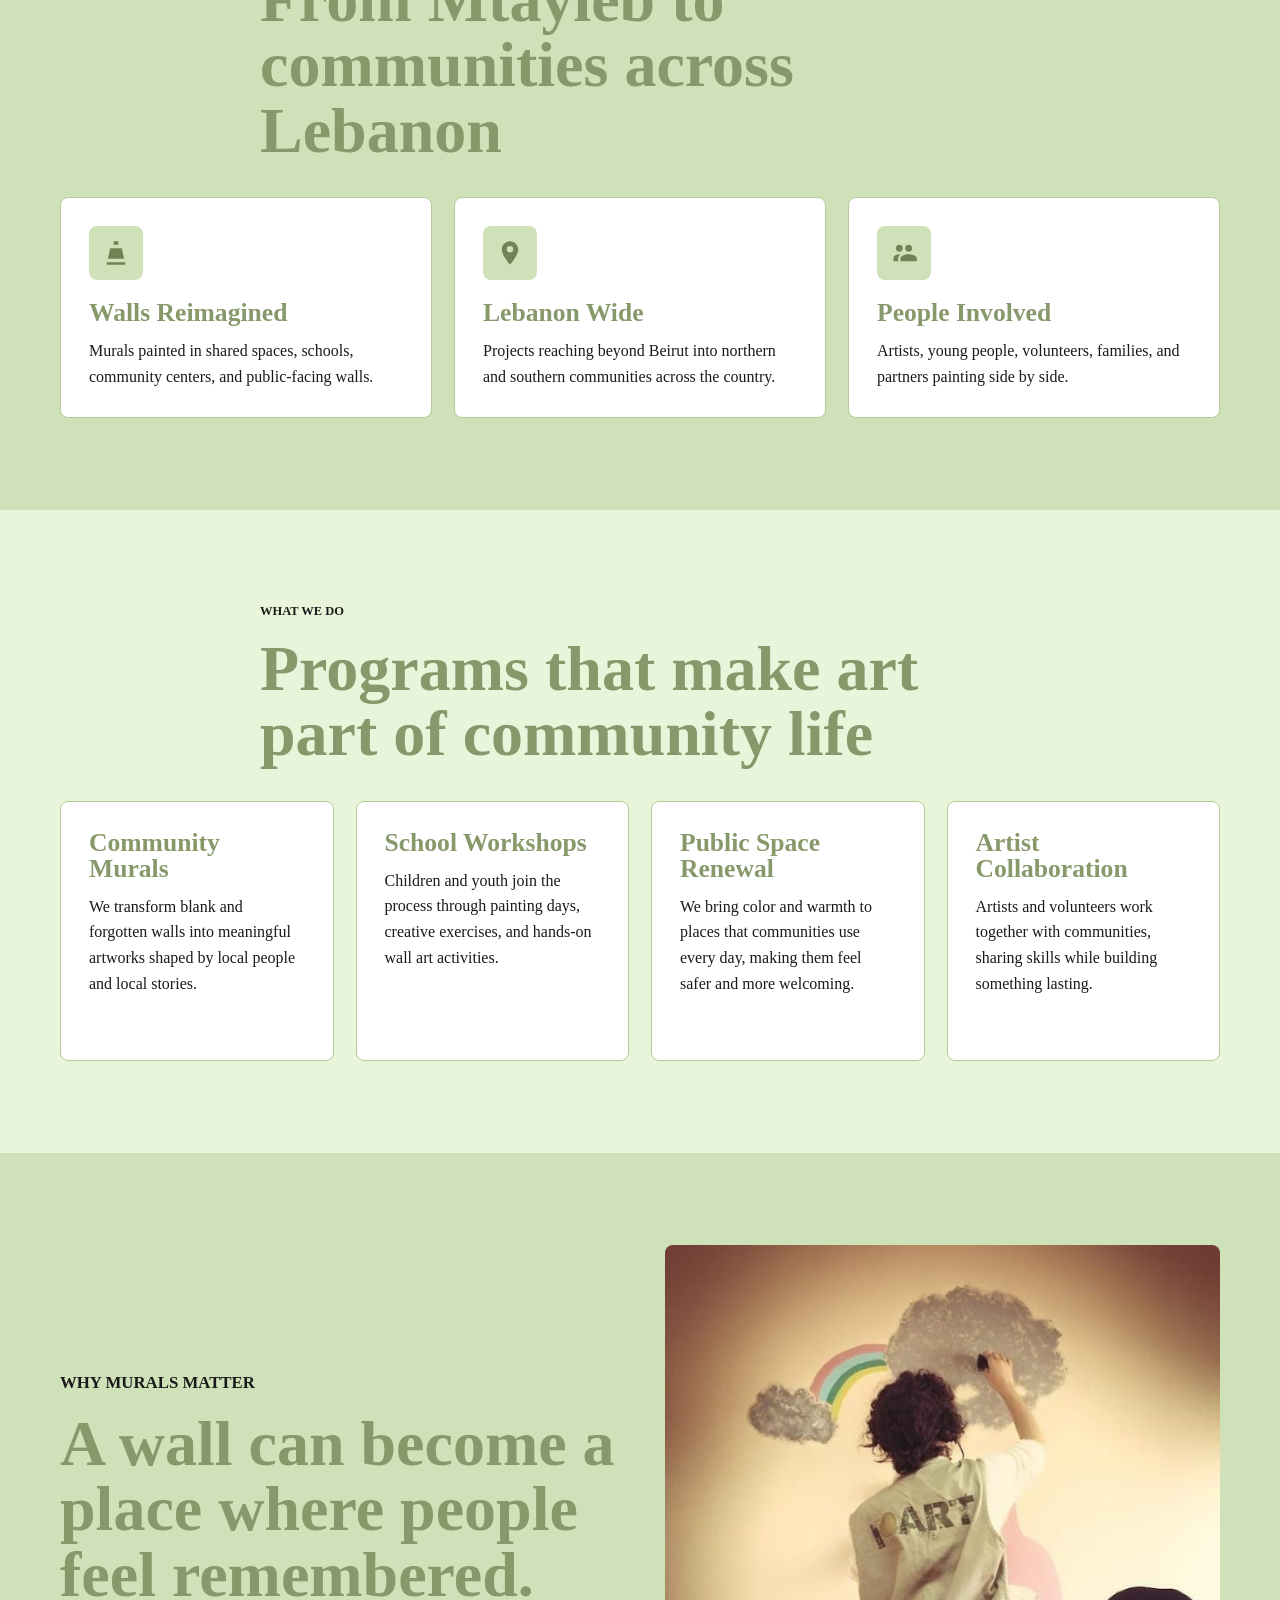
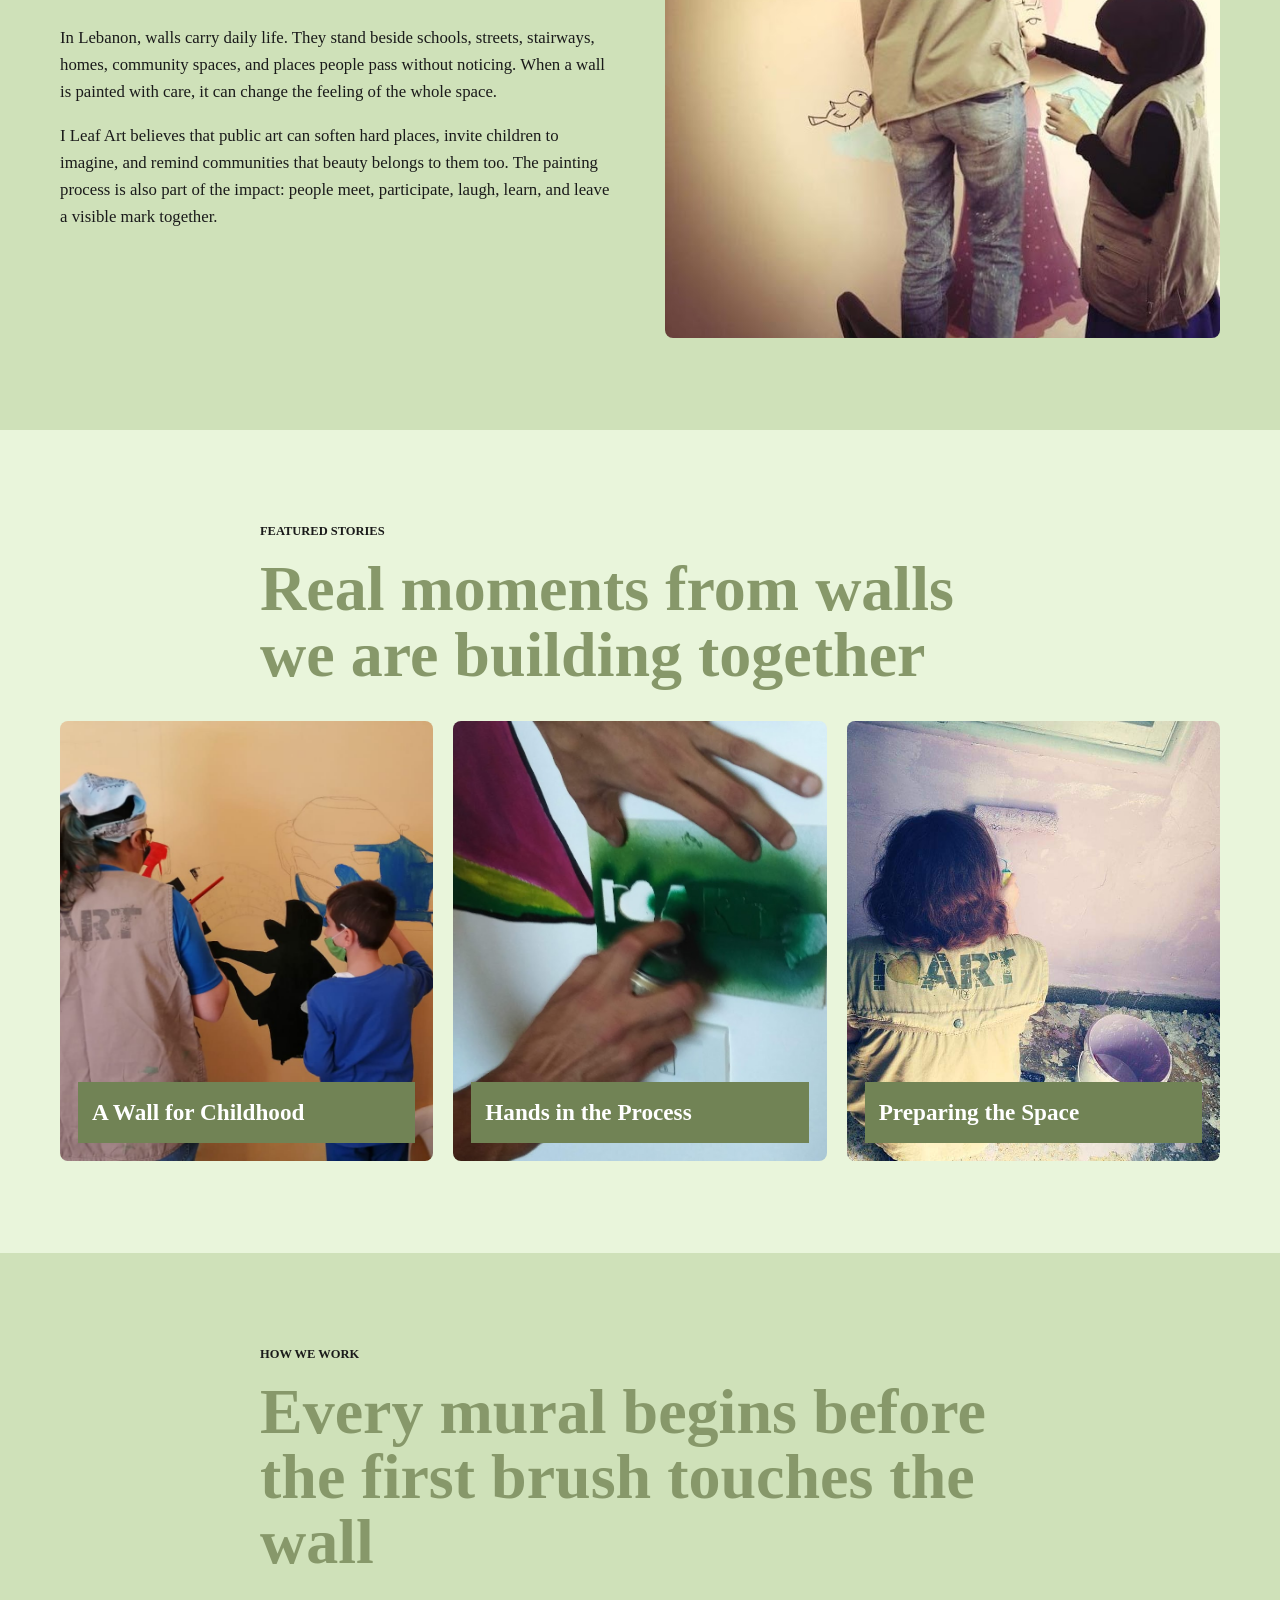
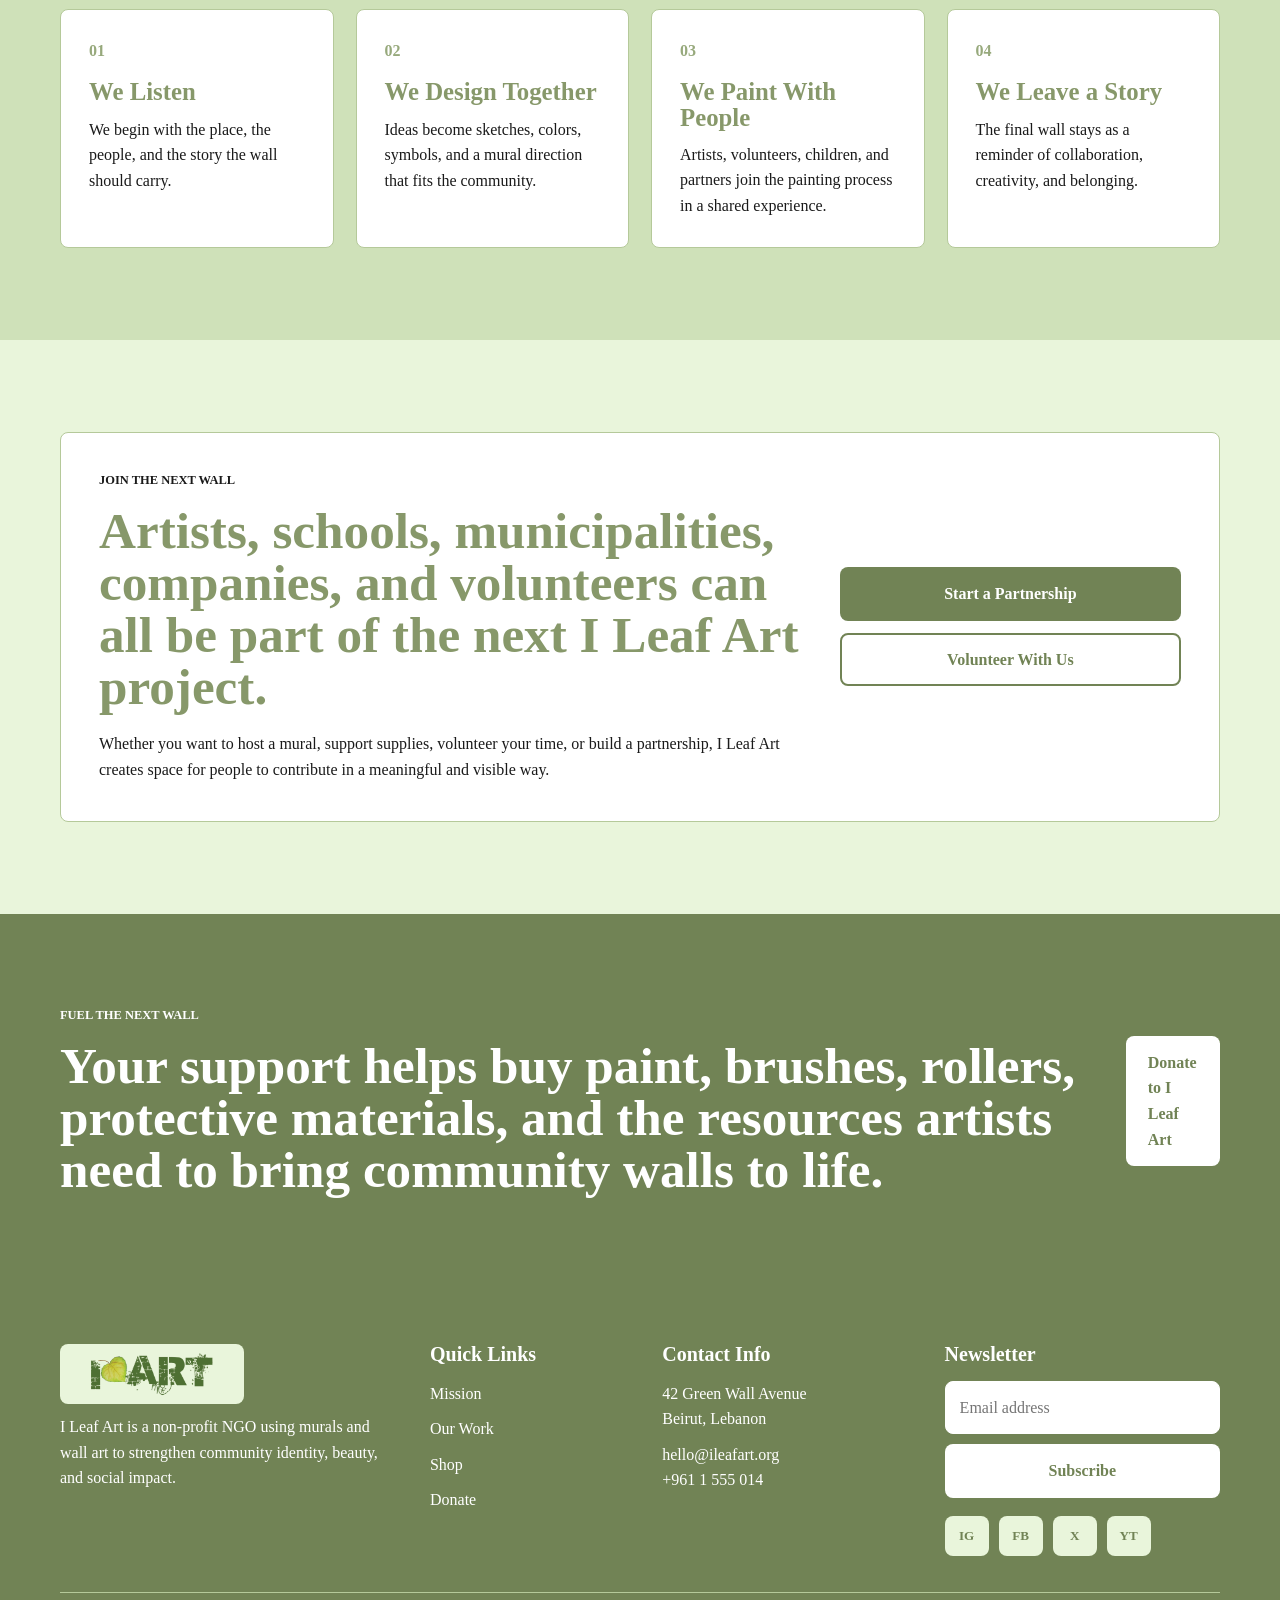
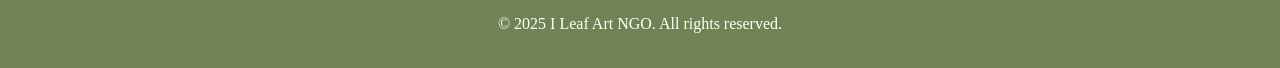
==== commit 28216163: "Use Times New Roman sitewide" ====
--- a/index.html
+++ b/index.html
@@ -5,9 +5,6 @@
   <meta name="viewport" content="width=device-width, initial-scale=1.0">
   <meta name="description" content="I Leaf Art is a non-profit NGO transforming communities through murals, wall art, and public creative expression.">
   <title>I Leaf Art NGO | Art Lives on Every Wall</title>
-  <link rel="preconnect" href="https://fonts.googleapis.com">
-  <link rel="preconnect" href="https://fonts.gstatic.com" crossorigin>
-  <link href="https://fonts.googleapis.com/css2?family=Inter:wght@400;500;600;700;800&family=Playfair+Display:wght@600;700;800&family=Poppins:wght@600;700;800&display=swap" rel="stylesheet">
   <link rel="stylesheet" href="style.css">
 </head>
 <body>
--- a/style.css
+++ b/style.css
@@ -22,7 +22,7 @@
   margin: 0;
   background: var(--lightest);
   color: var(--charcoal);
-  font-family: "Inter", Arial, sans-serif;
+  font-family: "Times New Roman", Times, serif;
   line-height: 1.6;
 }
 
@@ -48,7 +48,7 @@
 h2,
 h3 {
   color: var(--dark);
-  font-family: "Playfair Display", Georgia, serif;
+  font-family: "Times New Roman", Times, serif;
   line-height: 1.02;
   margin: 0;
 }
@@ -82,7 +82,7 @@
 .footer-brand {
   align-items: center;
   display: inline-flex;
-  font-family: "Playfair Display", Georgia, serif;
+  font-family: "Times New Roman", Times, serif;
   font-size: 1.65rem;
   font-weight: 800;
   gap: 12px;
@@ -401,7 +401,7 @@
   background: var(--deep);
   bottom: 18px;
   color: var(--white);
-  font-family: "Playfair Display", Georgia, serif;
+  font-family: "Times New Roman", Times, serif;
   font-size: 1.6rem;
   font-weight: 800;
   left: 18px;
@@ -580,7 +580,7 @@
 .donation-card span {
   color: var(--deep);
   display: block;
-  font-family: "Playfair Display", Georgia, serif;
+  font-family: "Times New Roman", Times, serif;
   font-size: 3.4rem;
   font-weight: 800;
   margin-bottom: 10px;
@@ -901,7 +901,7 @@
 .page-intro-section { background: var(--lightest); }
 .page-intro-grid { align-items: start; display: grid; gap: 40px; grid-template-columns: 1.25fr .75fr; }
 .number-panel { background: var(--white); border: 1px solid var(--mid); border-radius: var(--radius); display: grid; gap: 10px; padding: 28px; }
-.number-panel span { color: var(--deep); font-family: "Playfair Display", Georgia, serif; font-size: 2.8rem; font-weight: 800; line-height: 1; }
+.number-panel span { color: var(--deep); font-family: "Times New Roman", Times, serif; font-size: 2.8rem; font-weight: 800; line-height: 1; }
 .number-panel h3 { font-size: 1.35rem; }
 .number-panel p { margin-bottom: 14px; }
 .photo-feature-grid { display: grid; gap: 18px; grid-template-columns: repeat(3, 1fr); }
@@ -1063,7 +1063,7 @@
 }
 
 .brand {
-  font-family: "Poppins", "Inter", Arial, sans-serif;
+  font-family: "Times New Roman", Times, serif;
   font-size: 1.55rem;
   font-weight: 800;
 }
@@ -1078,7 +1078,7 @@
 }
 
 .nav-links a {
-  font-family: "Poppins", "Inter", Arial, sans-serif;
+  font-family: "Times New Roman", Times, serif;
   font-size: 1rem;
   font-weight: 700;
   padding: 12px 18px;
@@ -1100,7 +1100,7 @@
 }
 
 .home-hero h1 {
-  font-family: "Poppins", "Inter", Arial, sans-serif;
+  font-family: "Times New Roman", Times, serif;
   font-size: clamp(3rem, 5vw, 5.4rem);
   font-weight: 800;
   line-height: 1.05;
@@ -1210,7 +1210,7 @@
 }
 
 .page-hero h1 {
-  font-family: "Poppins", "Inter", Arial, sans-serif;
+  font-family: "Times New Roman", Times, serif;
   font-size: clamp(3rem, 5vw, 4.9rem);
   font-weight: 800;
   line-height: 1.08;
@@ -1219,7 +1219,7 @@
 }
 
 .page-hero .eyebrow {
-  font-family: "Poppins", "Inter", Arial, sans-serif;
+  font-family: "Times New Roman", Times, serif;
 }
 
 .home-hero .hero-content,
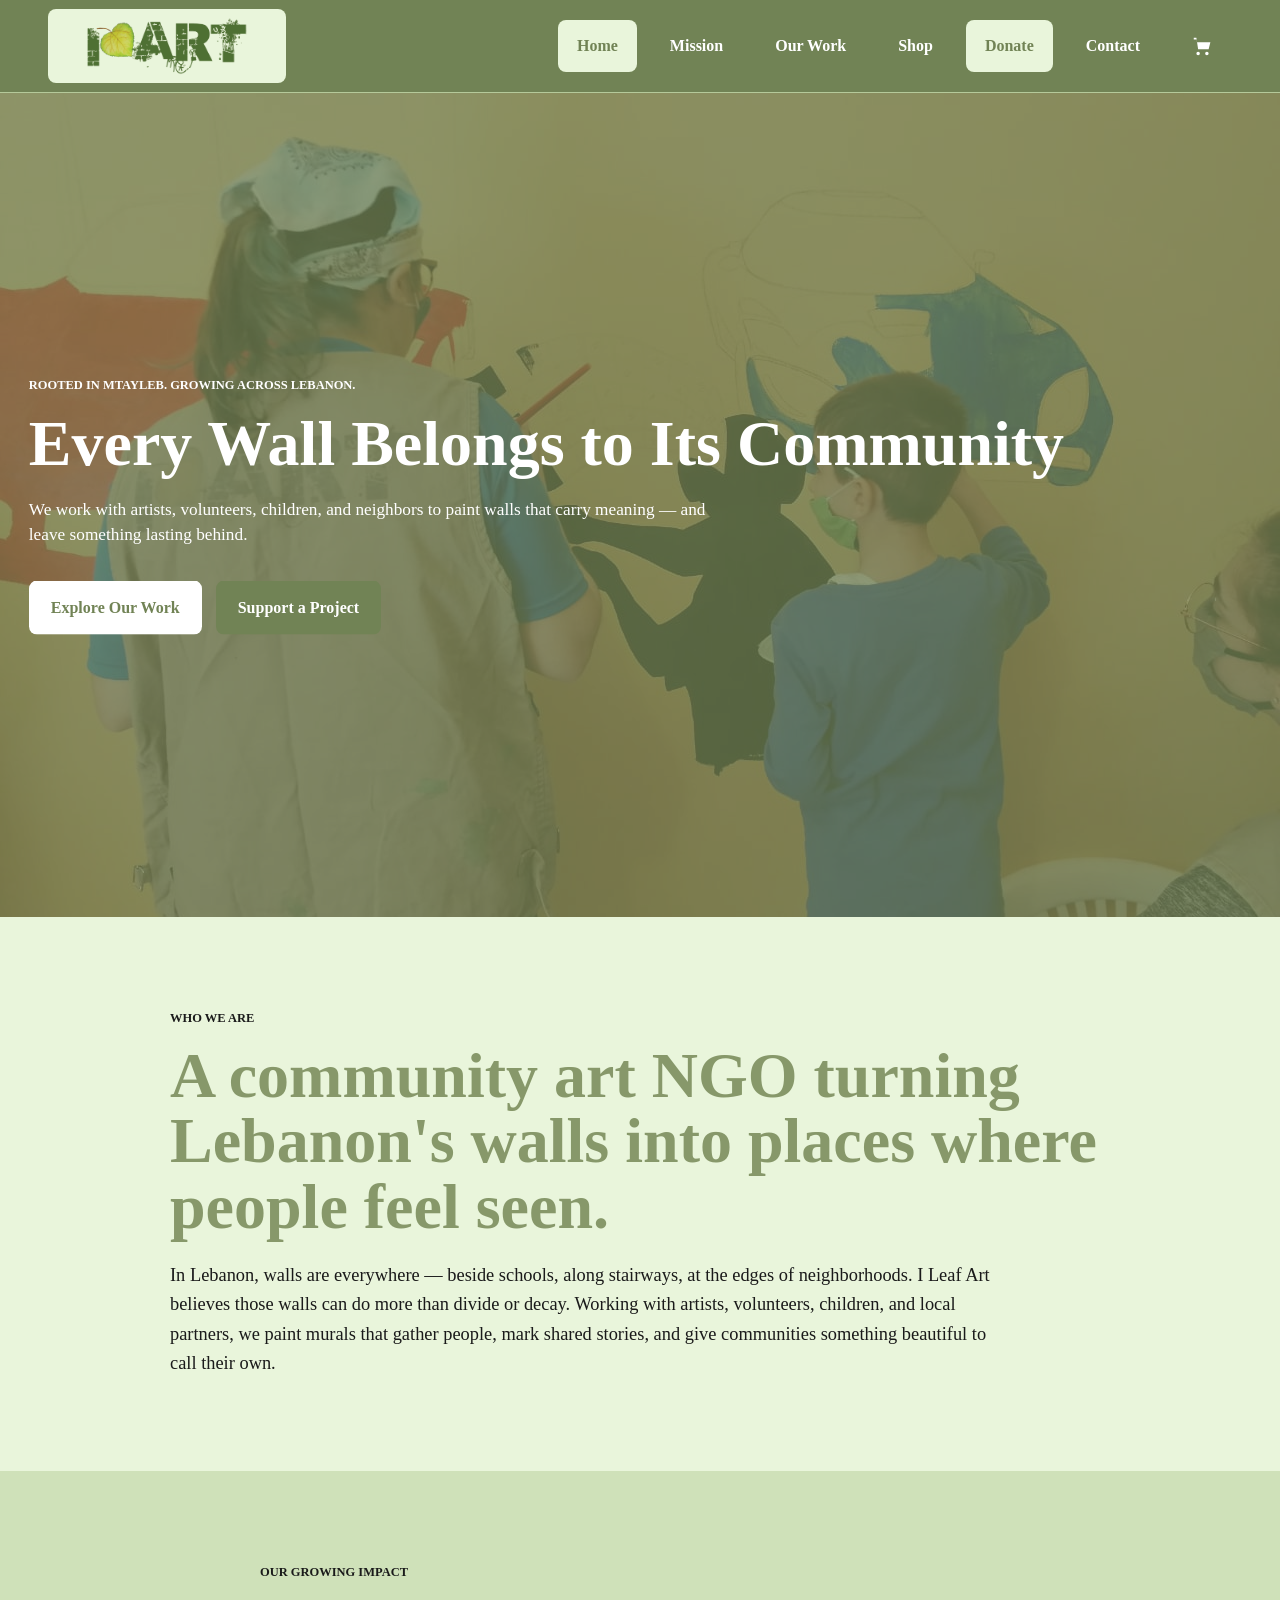
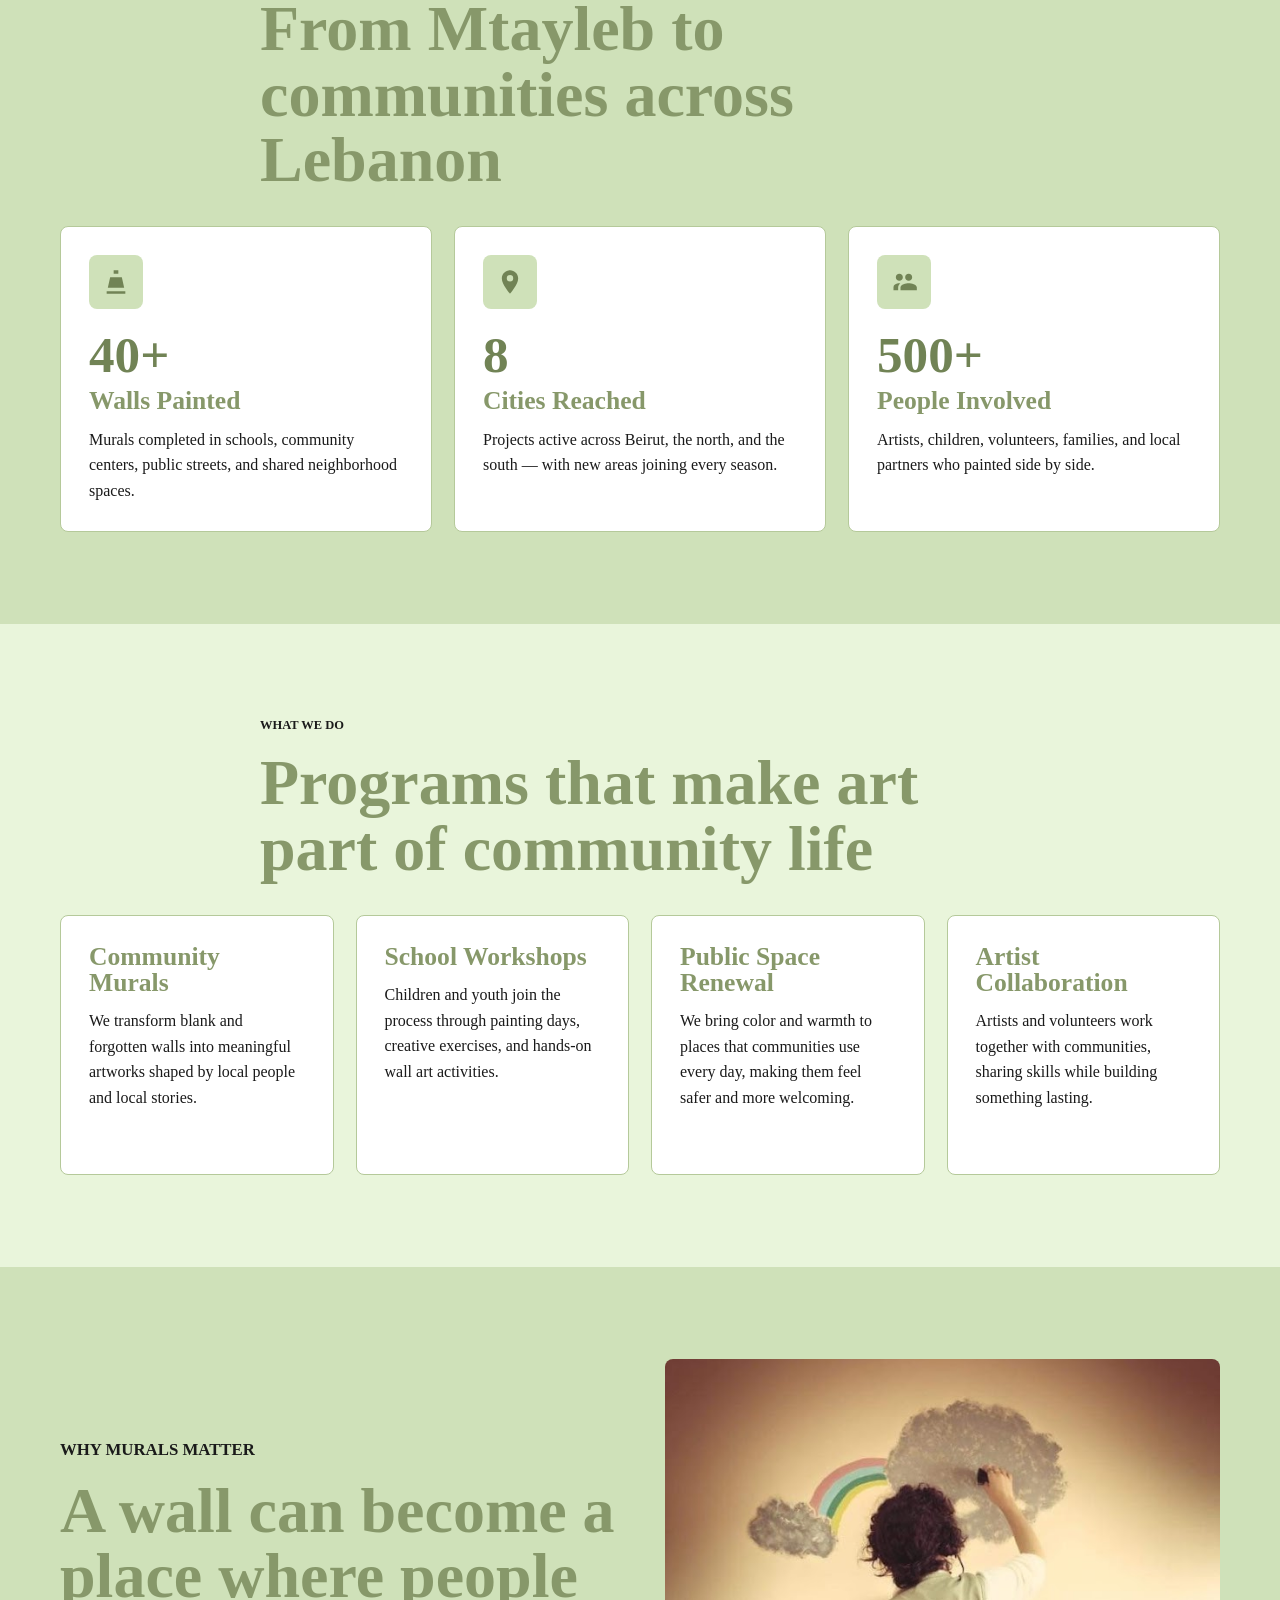
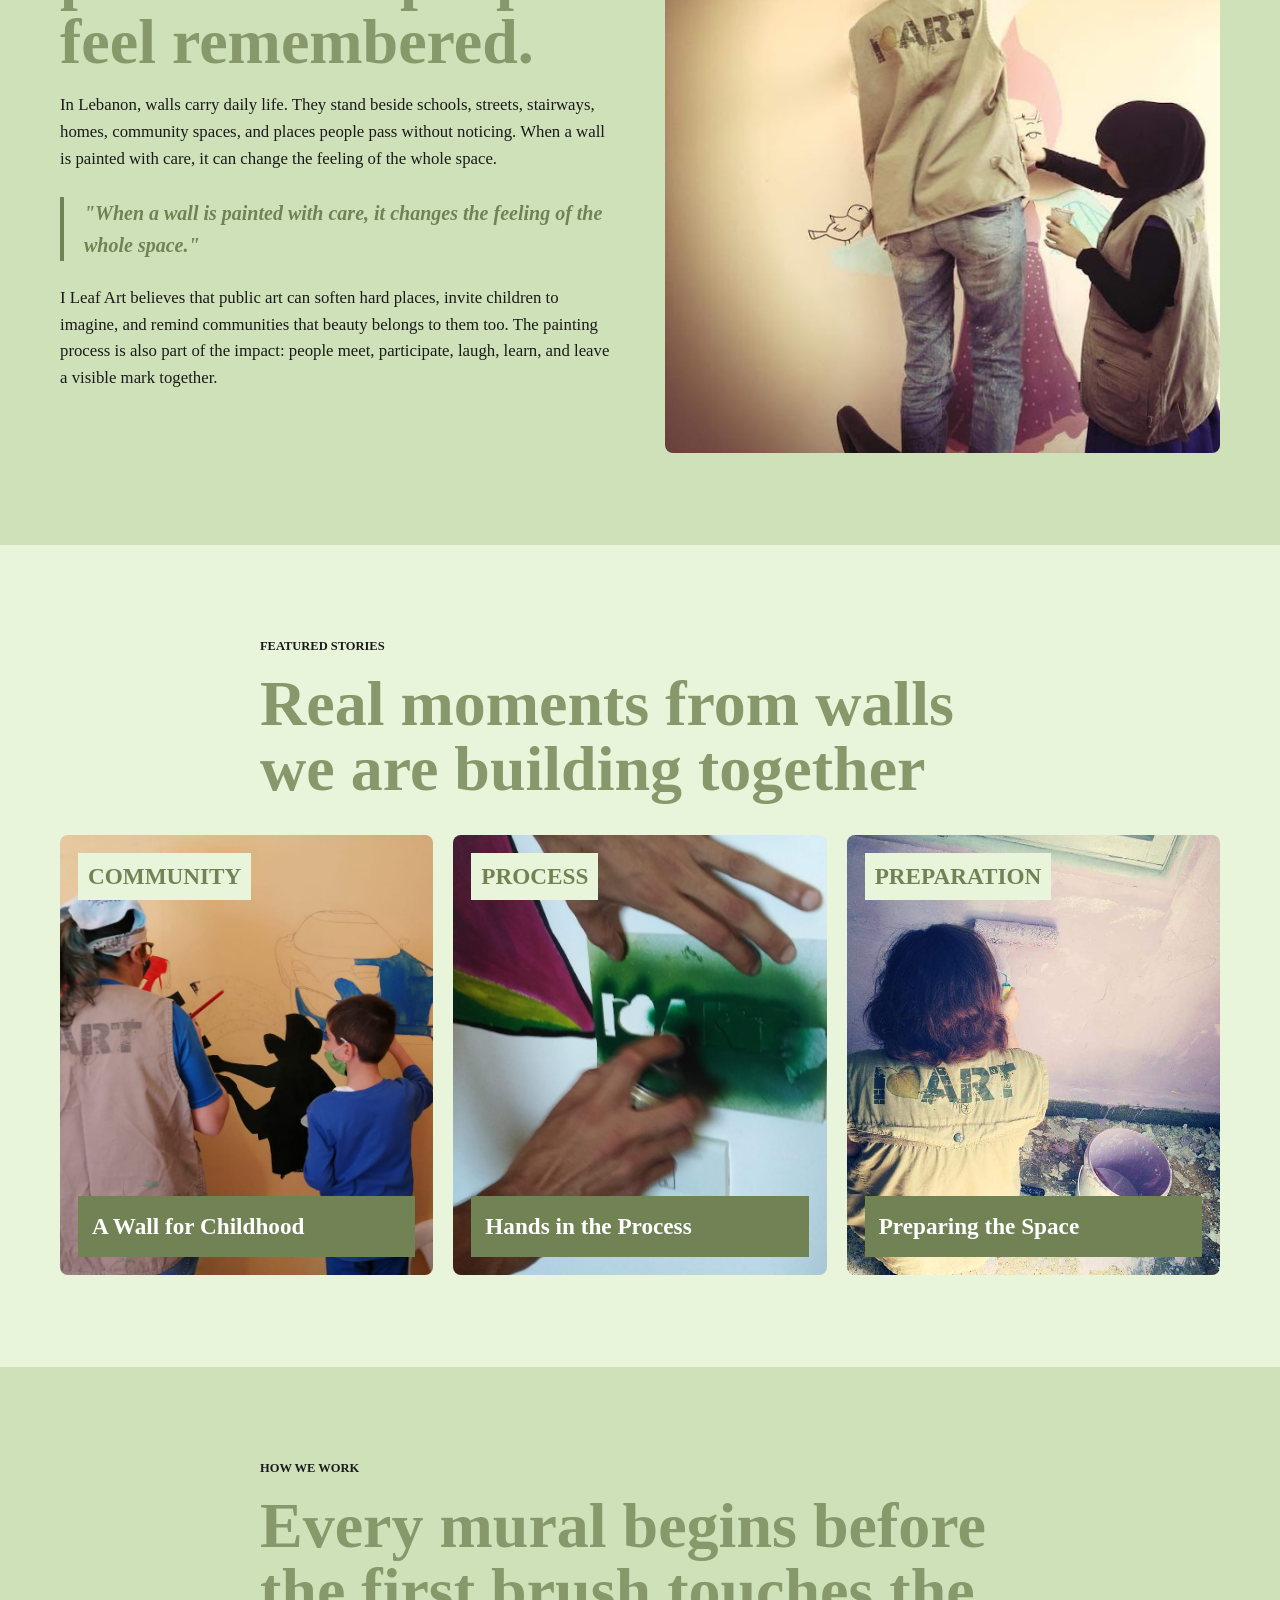
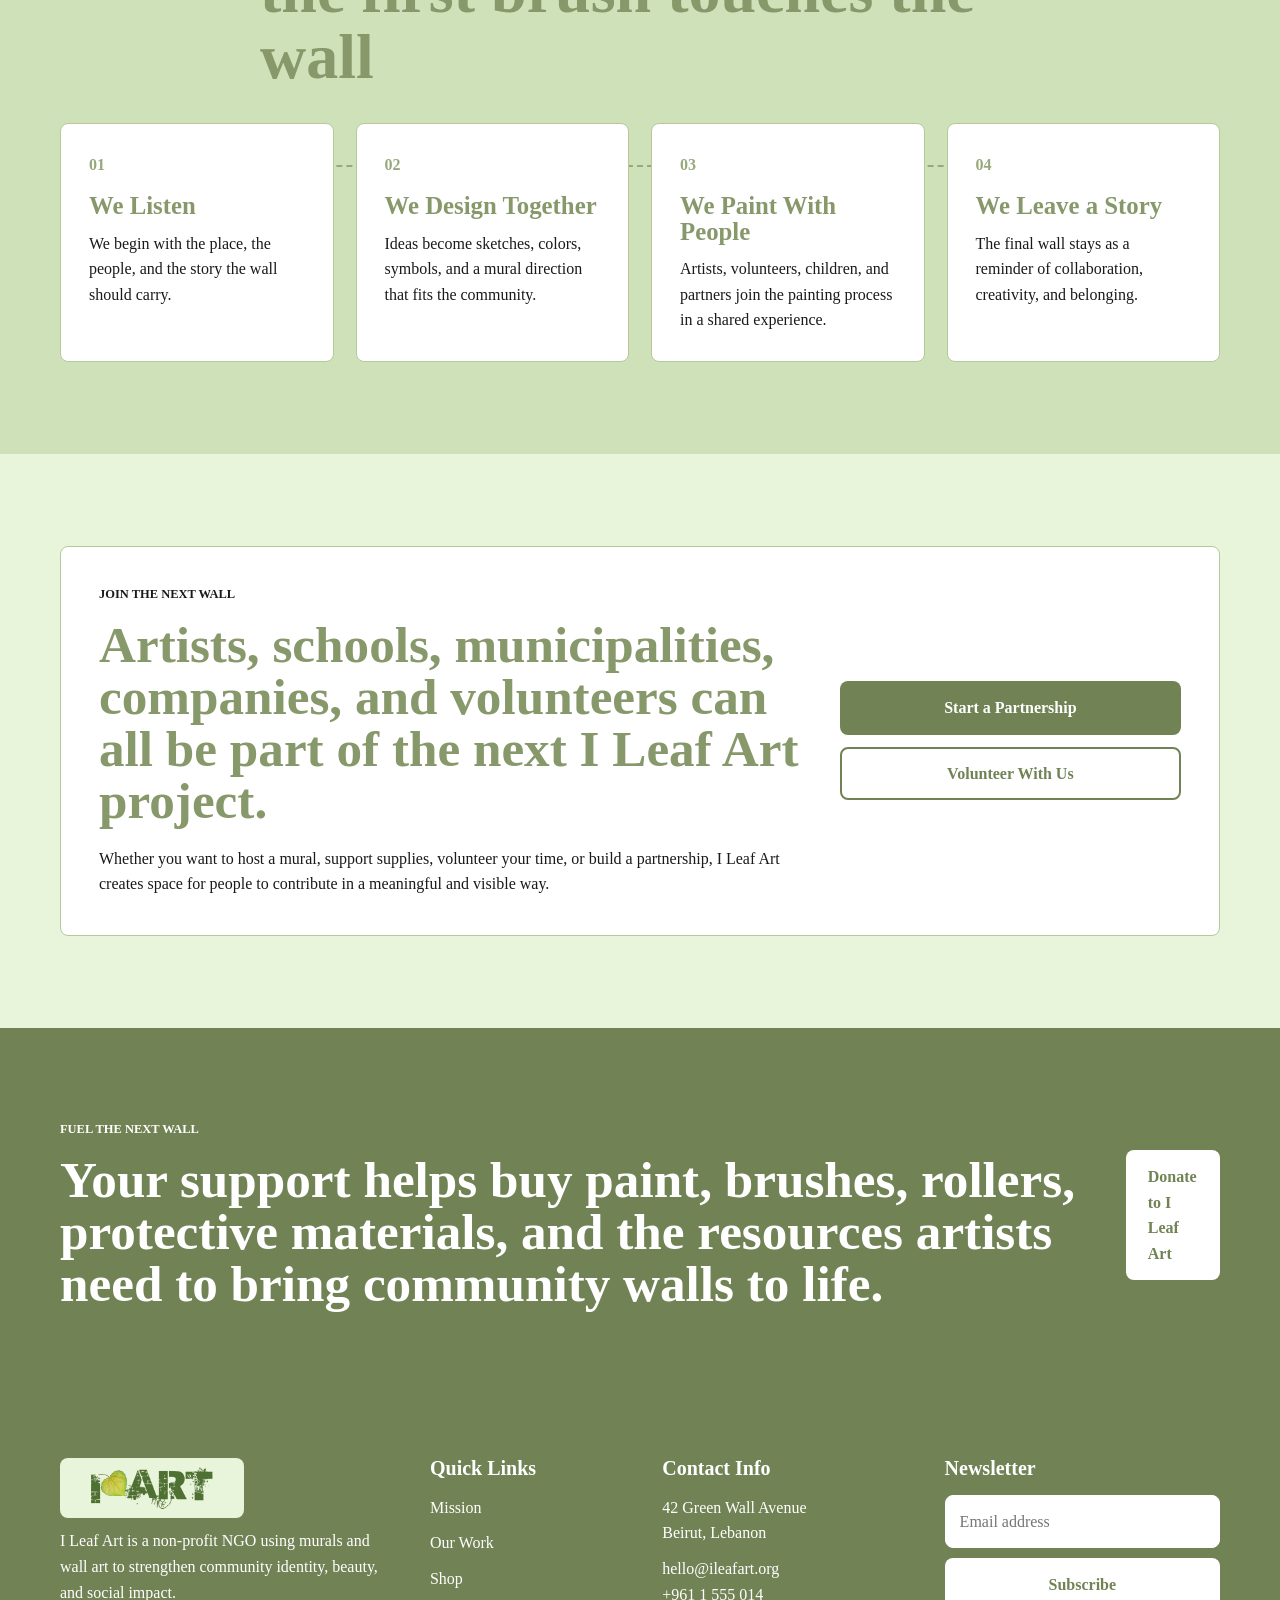
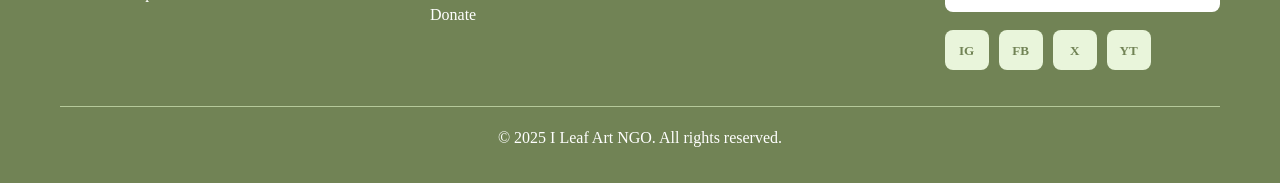
==== commit 6433b1a7: "feat: home page structural improvements" ====
--- a/index.html
+++ b/index.html
@@ -35,8 +35,9 @@
       <img src="assets/photos/photo-10.jpg" alt="I Leaf Art volunteer guiding a child while painting a wall mural in Lebanon">
       <div class="hero-shade"></div>
       <div class="hero-content reveal">
-        <p class="eyebrow">Mtayleb born. Lebanon wide.</p>
-        <h1>Painting Lebanon Together</h1>
+        <p class="eyebrow">Rooted in Mtayleb. Growing across Lebanon.</p>
+        <h1>Every Wall Belongs to Its Community</h1>
+        <p>We work with artists, volunteers, children, and neighbors to paint walls that carry meaning — and leave something lasting behind.</p>
         <div class="hero-actions">
           <a class="button button-light" href="our-work.html">Explore Our Work</a>
           <a class="button button-dark" href="donate.html">Support a Project</a>
@@ -47,17 +48,32 @@
     <section class="section home-intro-section">
       <div class="container home-intro reveal">
         <p class="eyebrow">Who we are</p>
-        <h2>A community art NGO turning ordinary walls into shared places of color, care, and belonging.</h2>
-        <p>I Leaf Art works closely with artists, volunteers, children, schools, families, and local partners to paint walls that carry hope into everyday spaces. Each mural is more than decoration. It is a way to gather people, brighten neglected corners, and make communities feel seen.</p>
+        <h2>A community art NGO turning Lebanon's walls into places where people feel seen.</h2>
+        <p>In Lebanon, walls are everywhere — beside schools, along stairways, at the edges of neighborhoods. I Leaf Art believes those walls can do more than divide or decay. Working with artists, volunteers, children, and local partners, we paint murals that gather people, mark shared stories, and give communities something beautiful to call their own.</p>
       </div>
     </section>
 
     <section class="section impact-band">
       <div class="container section-heading reveal"><p class="eyebrow">Our growing impact</p><h2>From Mtayleb to communities across Lebanon</h2></div>
       <div class="container stats-grid">
-        <article class="stat-card reveal"><div class="icon-circle" aria-hidden="true"><svg viewBox="0 0 24 24"><path d="M4 20h16v2H4v-2Zm1-3h14l-2-9H7l-2 9Zm5-12h4V2h-4v3Z"/></svg></div><h2>Walls Reimagined</h2><p>Murals painted in shared spaces, schools, community centers, and public-facing walls.</p></article>
-        <article class="stat-card reveal"><div class="icon-circle" aria-hidden="true"><svg viewBox="0 0 24 24"><path d="M12 2C8.1 2 5 5.1 5 9c0 5.2 7 13 7 13s7-7.8 7-13c0-3.9-3.1-7-7-7Zm0 9.5A2.5 2.5 0 1 1 12 6a2.5 2.5 0 0 1 0 5.5Z"/></svg></div><h2>Lebanon Wide</h2><p>Projects reaching beyond Beirut into northern and southern communities across the country.</p></article>
-        <article class="stat-card reveal"><div class="icon-circle" aria-hidden="true"><svg viewBox="0 0 24 24"><path d="M16 11c1.7 0 3-1.3 3-3s-1.3-3-3-3-3 1.3-3 3 1.3 3 3 3ZM8 11c1.7 0 3-1.3 3-3S9.7 5 8 5 5 6.3 5 8s1.3 3 3 3Zm8 2c-2.3 0-7 1.2-7 3.5V19h14v-2.5c0-2.3-4.7-3.5-7-3.5ZM8 13c-.3 0-.6 0-1 .1-1.9.5-4 1.5-4 3.1V19h4v-2.5c0-1.2.7-2.3 1.8-3.2L8 13Z"/></svg></div><h2>People Involved</h2><p>Artists, young people, volunteers, families, and partners painting side by side.</p></article>
+        <article class="stat-card reveal">
+          <div class="icon-circle" aria-hidden="true"><svg viewBox="0 0 24 24"><path d="M4 20h16v2H4v-2Zm1-3h14l-2-9H7l-2 9Zm5-12h4V2h-4v3Z"/></svg></div>
+          <p class="stat-number">40+</p>
+          <h2>Walls Painted</h2>
+          <p>Murals completed in schools, community centers, public streets, and shared neighborhood spaces.</p>
+        </article>
+        <article class="stat-card reveal">
+          <div class="icon-circle" aria-hidden="true"><svg viewBox="0 0 24 24"><path d="M12 2C8.1 2 5 5.1 5 9c0 5.2 7 13 7 13s7-7.8 7-13c0-3.9-3.1-7-7-7Zm0 9.5A2.5 2.5 0 1 1 12 6a2.5 2.5 0 0 1 0 5.5Z"/></svg></div>
+          <p class="stat-number">8</p>
+          <h2>Cities Reached</h2>
+          <p>Projects active across Beirut, the north, and the south — with new areas joining every season.</p>
+        </article>
+        <article class="stat-card reveal">
+          <div class="icon-circle" aria-hidden="true"><svg viewBox="0 0 24 24"><path d="M16 11c1.7 0 3-1.3 3-3s-1.3-3-3-3-3 1.3-3 3 1.3 3 3 3ZM8 11c1.7 0 3-1.3 3-3S9.7 5 8 5 5 6.3 5 8s1.3 3 3 3Zm8 2c-2.3 0-7 1.2-7 3.5V19h14v-2.5c0-2.3-4.7-3.5-7-3.5ZM8 13c-.3 0-.6 0-1 .1-1.9.5-4 1.5-4 3.1V19h4v-2.5c0-1.2.7-2.3 1.8-3.2L8 13Z"/></svg></div>
+          <p class="stat-number">500+</p>
+          <h2>People Involved</h2>
+          <p>Artists, children, volunteers, families, and local partners who painted side by side.</p>
+        </article>
       </div>
     </section>
 
@@ -73,7 +89,13 @@
 
     <section class="section why-section light-section">
       <div class="container split-layout">
-        <div class="copy-block reveal"><p class="eyebrow">Why murals matter</p><h2>A wall can become a place where people feel remembered.</h2><p>In Lebanon, walls carry daily life. They stand beside schools, streets, stairways, homes, community spaces, and places people pass without noticing. When a wall is painted with care, it can change the feeling of the whole space.</p><p>I Leaf Art believes that public art can soften hard places, invite children to imagine, and remind communities that beauty belongs to them too. The painting process is also part of the impact: people meet, participate, laugh, learn, and leave a visible mark together.</p></div>
+        <div class="copy-block reveal">
+          <p class="eyebrow">Why murals matter</p>
+          <h2>A wall can become a place where people feel remembered.</h2>
+          <p>In Lebanon, walls carry daily life. They stand beside schools, streets, stairways, homes, community spaces, and places people pass without noticing. When a wall is painted with care, it can change the feeling of the whole space.</p>
+          <blockquote class="pull-quote">"When a wall is painted with care, it changes the feeling of the whole space."</blockquote>
+          <p>I Leaf Art believes that public art can soften hard places, invite children to imagine, and remind communities that beauty belongs to them too. The painting process is also part of the impact: people meet, participate, laugh, learn, and leave a visible mark together.</p>
+        </div>
         <div class="image-panel reveal"><img src="assets/photos/photo-01.jpg" alt="I Leaf Art artists painting a wall mural with a child participant"></div>
       </div>
     </section>
@@ -81,15 +103,27 @@
     <section class="section">
       <div class="container section-heading reveal"><p class="eyebrow">Featured stories</p><h2>Real moments from walls we are building together</h2></div>
       <div class="container mural-strip story-strip">
-        <a class="mural-tile reveal" href="our-work.html"><img src="assets/photos/photo-10.jpg" alt="Child painting a mural with guidance from an I Leaf Art volunteer"><span>A Wall for Childhood</span></a>
-        <a class="mural-tile reveal" href="our-work.html"><img src="assets/photos/photo-03.jpg" alt="Stencil painting detail on an I Leaf Art wall project"><span>Hands in the Process</span></a>
-        <a class="mural-tile reveal" href="our-work.html"><img src="assets/photos/photo-07.jpg" alt="I Leaf Art volunteer rolling paint onto a community wall"><span>Preparing the Space</span></a>
+        <a class="mural-tile reveal" href="our-work.html">
+          <img src="assets/photos/photo-10.jpg" alt="Child painting a mural with guidance from an I Leaf Art volunteer">
+          <span class="tile-tag">Community</span>
+          <span>A Wall for Childhood</span>
+        </a>
+        <a class="mural-tile reveal" href="our-work.html">
+          <img src="assets/photos/photo-03.jpg" alt="Stencil painting detail on an I Leaf Art wall project">
+          <span class="tile-tag">Process</span>
+          <span>Hands in the Process</span>
+        </a>
+        <a class="mural-tile reveal" href="our-work.html">
+          <img src="assets/photos/photo-07.jpg" alt="I Leaf Art volunteer rolling paint onto a community wall">
+          <span class="tile-tag">Preparation</span>
+          <span>Preparing the Space</span>
+        </a>
       </div>
     </section>
 
     <section class="section process-section">
       <div class="container section-heading reveal"><p class="eyebrow">How we work</p><h2>Every mural begins before the first brush touches the wall</h2></div>
-      <div class="container process-grid">
+      <div class="container process-grid process-connected">
         <article class="process-step reveal"><span>01</span><h3>We Listen</h3><p>We begin with the place, the people, and the story the wall should carry.</p></article>
         <article class="process-step reveal"><span>02</span><h3>We Design Together</h3><p>Ideas become sketches, colors, symbols, and a mural direction that fits the community.</p></article>
         <article class="process-step reveal"><span>03</span><h3>We Paint With People</h3><p>Artists, volunteers, children, and partners join the painting process in a shared experience.</p></article>
@@ -150,4 +184,4 @@
 
   <script src="main.js"></script>
 </body>
-</html>
+</html>
--- a/style.css
+++ b/style.css
@@ -1293,3 +1293,63 @@
     font-size: clamp(2.45rem, 11vw, 3.55rem);
   }
 }
+
+
+/* Impact band stat number */
+.stat-number {
+  color: var(--deep);
+  font-family: "Times New Roman", Times, serif;
+  font-size: 3.2rem;
+  font-weight: 800;
+  line-height: 1;
+  margin: 0 0 8px;
+}
+
+/* Why murals pull quote */
+.pull-quote {
+  border-left: 4px solid var(--deep);
+  color: var(--deep);
+  font-family: "Times New Roman", Times, serif;
+  font-size: 1.25rem;
+  font-style: italic;
+  font-weight: 700;
+  margin: 24px 0;
+  padding: 0 0 0 20px;
+}
+
+/* Stories tile tag */
+.mural-tile .tile-tag {
+  background: var(--lightest);
+  bottom: auto;
+  color: var(--deep);
+  font-size: 0.72rem;
+  font-weight: 800;
+  left: 18px;
+  padding: 5px 10px;
+  position: absolute;
+  right: auto;
+  text-transform: uppercase;
+  top: 18px;
+}
+
+/* Process connector line */
+@media (min-width: 681px) {
+  .process-connected {
+    position: relative;
+  }
+
+  .process-connected::before {
+    border-top: 2px dashed var(--mid-dark);
+    content: "";
+    left: 10%;
+    position: absolute;
+    right: 10%;
+    top: 42px;
+    z-index: 0;
+  }
+
+  .process-connected .process-step {
+    position: relative;
+    z-index: 1;
+  }
+}
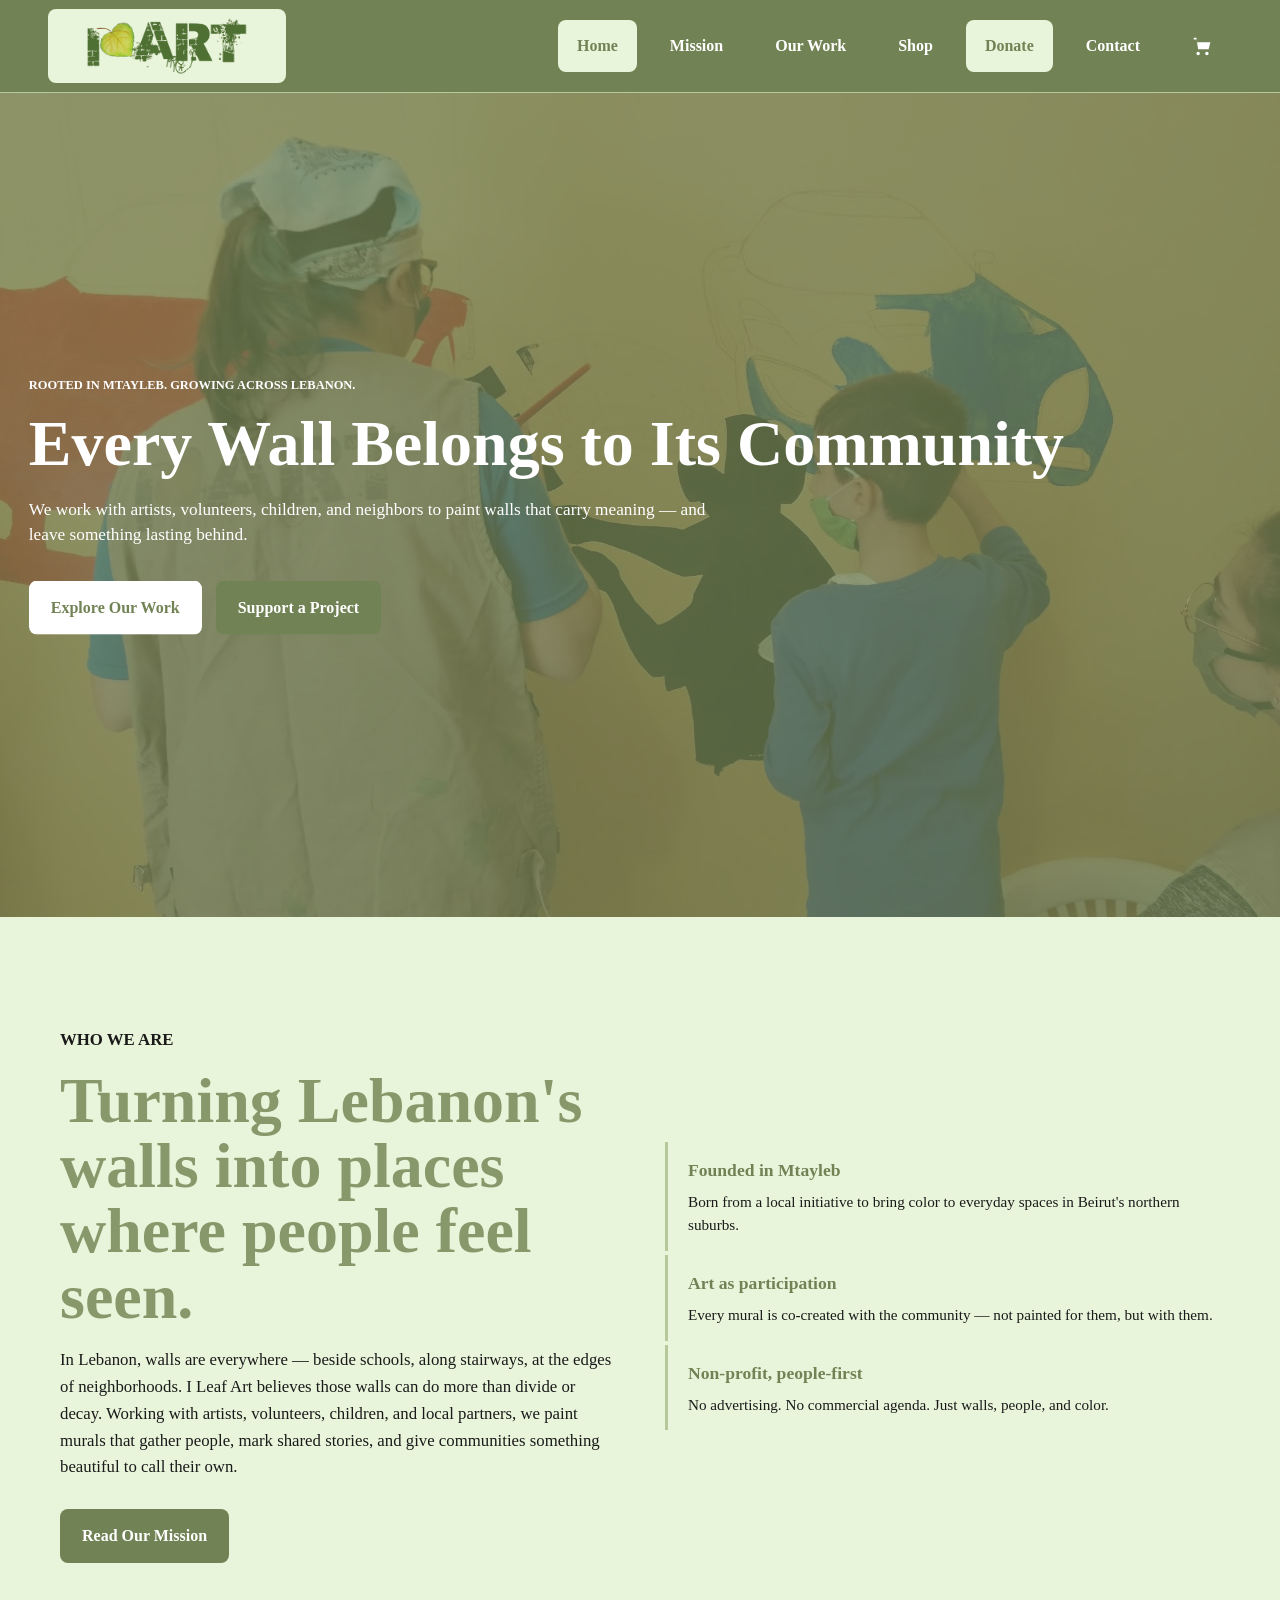
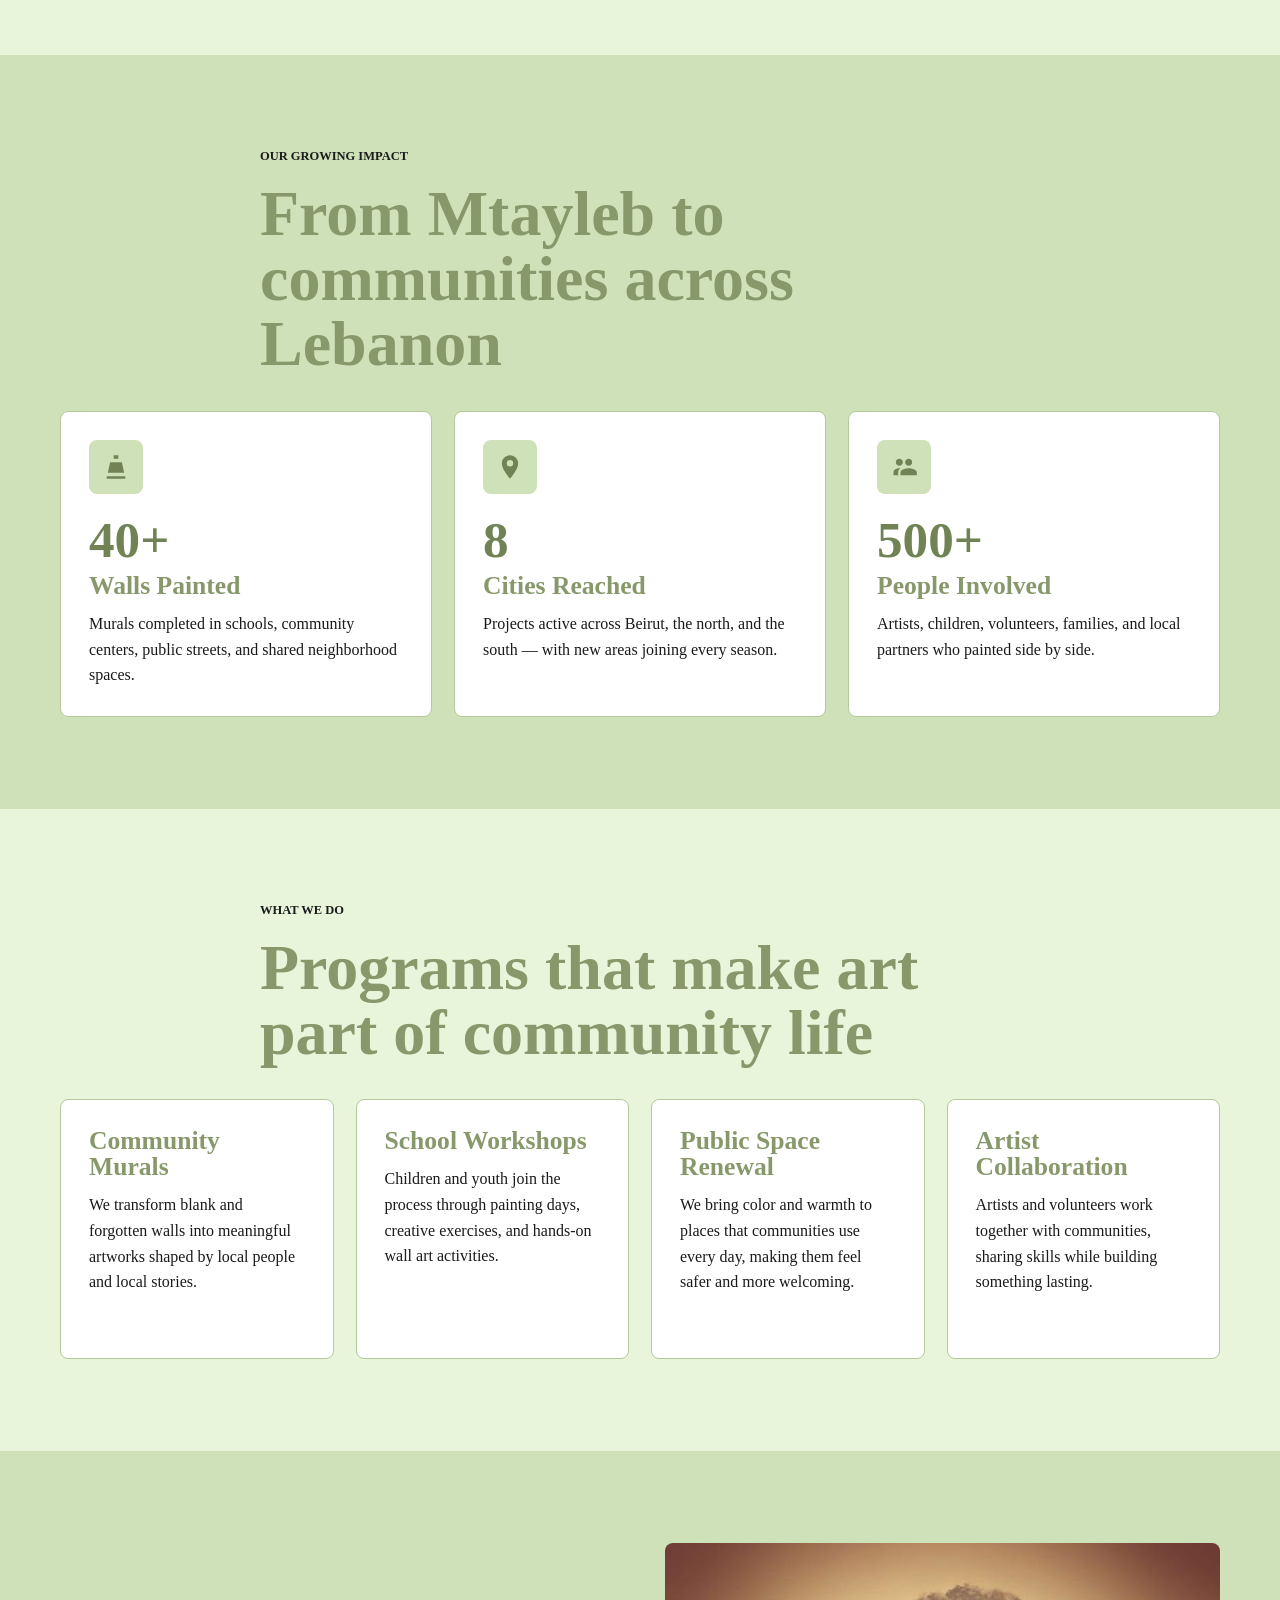
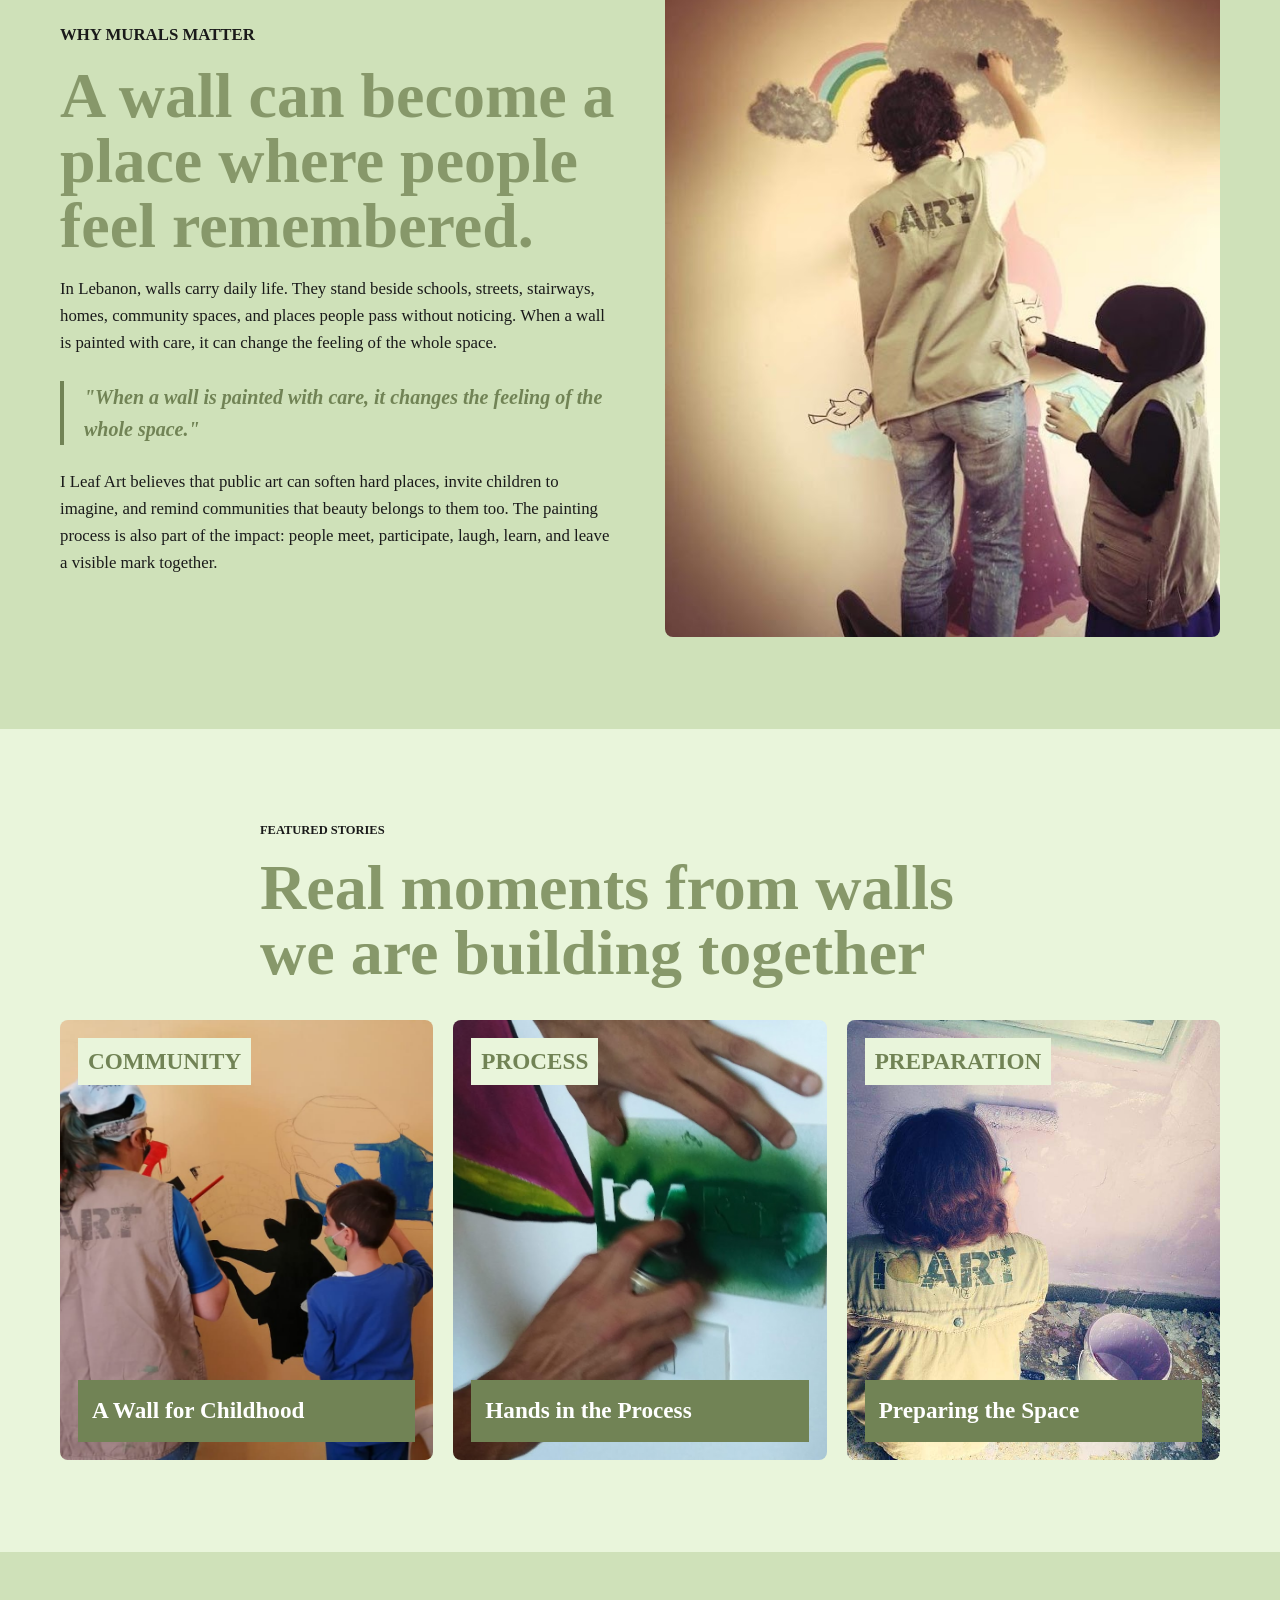
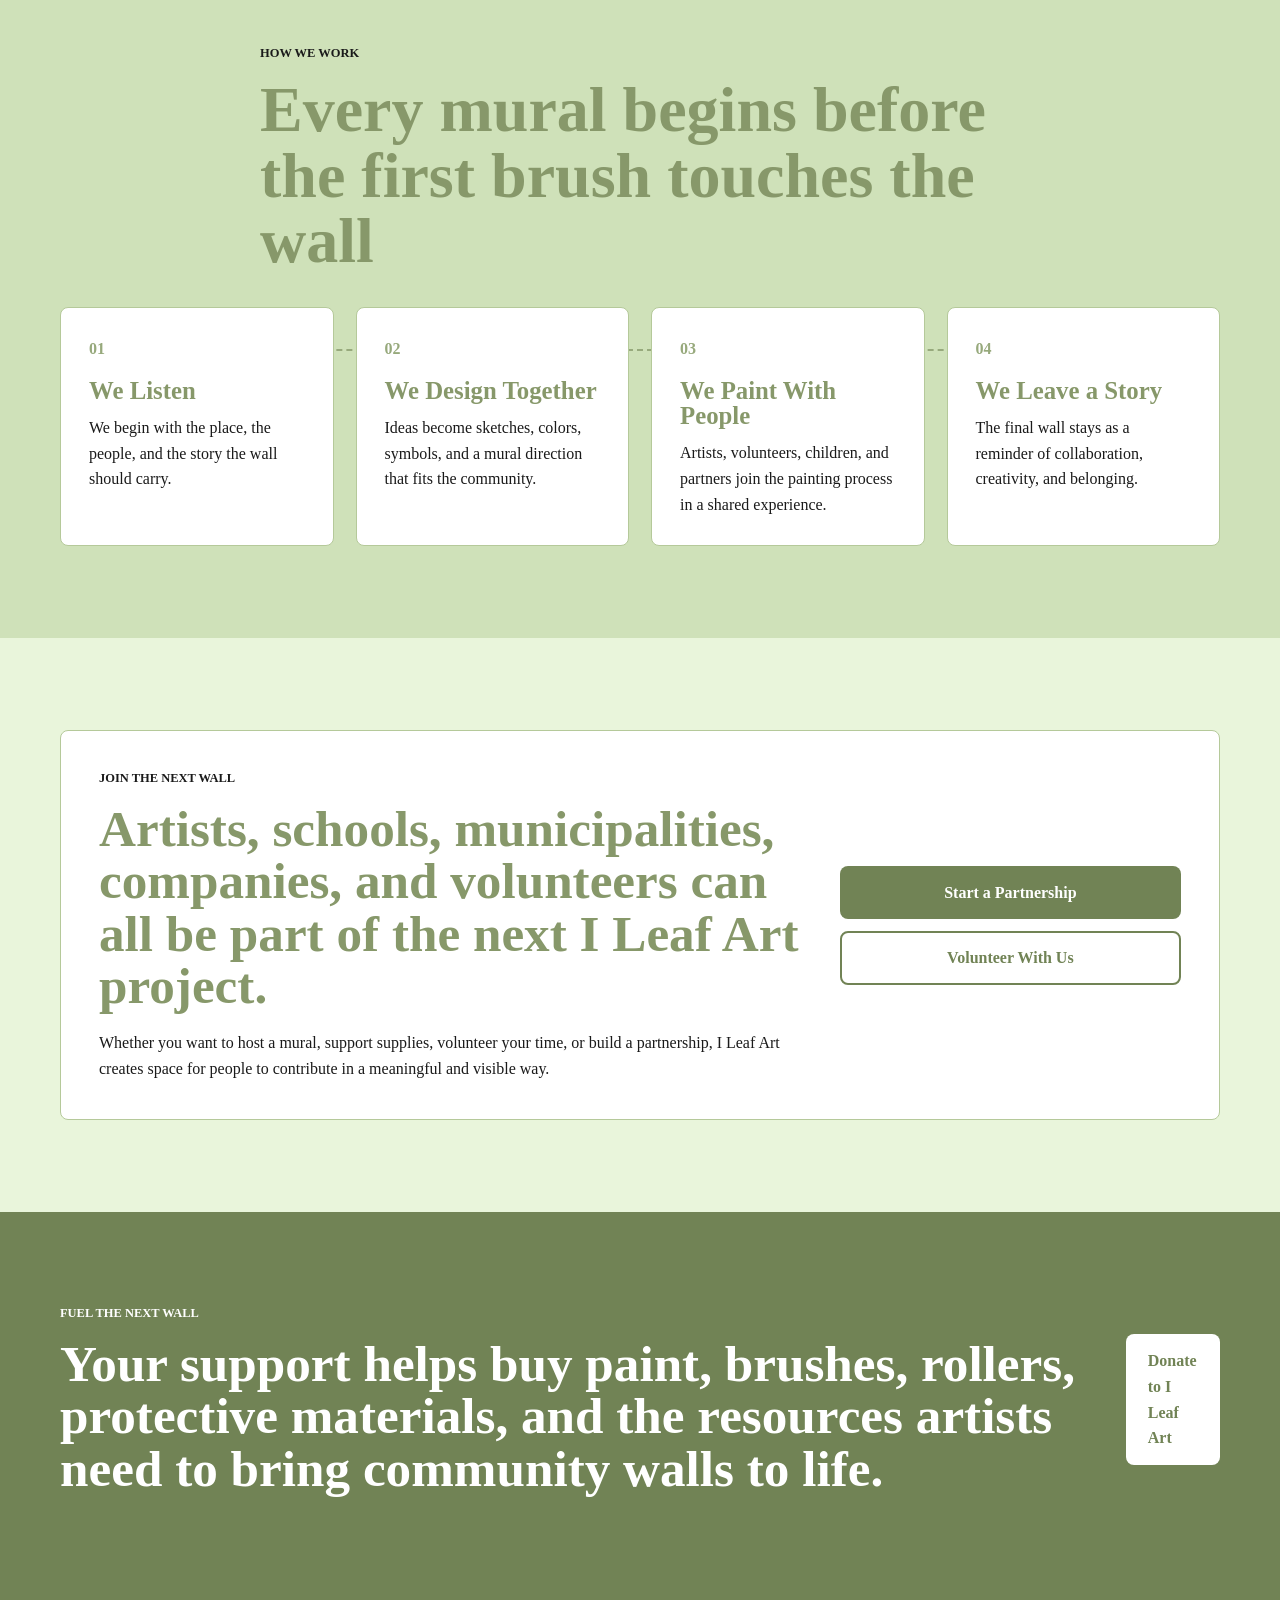
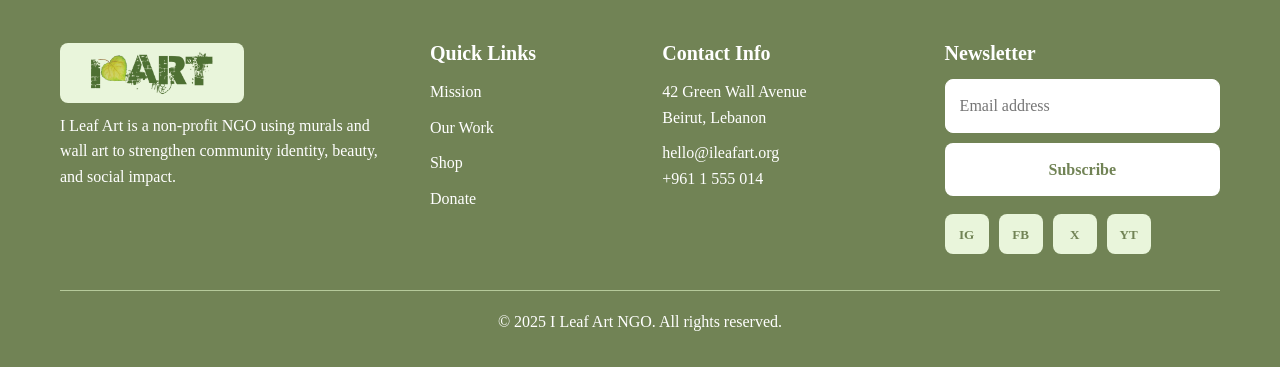
==== commit e8ce1d8a: "edit home page" ====
--- a/index.html
+++ b/index.html
@@ -45,11 +45,29 @@
       </div>
     </section>
 
+    <!-- NEW -->
     <section class="section home-intro-section">
-      <div class="container home-intro reveal">
-        <p class="eyebrow">Who we are</p>
-        <h2>A community art NGO turning Lebanon's walls into places where people feel seen.</h2>
-        <p>In Lebanon, walls are everywhere — beside schools, along stairways, at the edges of neighborhoods. I Leaf Art believes those walls can do more than divide or decay. Working with artists, volunteers, children, and local partners, we paint murals that gather people, mark shared stories, and give communities something beautiful to call their own.</p>
+      <div class="container split-layout">
+        <div class="copy-block reveal">
+          <p class="eyebrow">Who we are</p>
+          <h2>Turning Lebanon's walls into places where people feel seen.</h2>
+          <p>In Lebanon, walls are everywhere — beside schools, along stairways, at the edges of neighborhoods. I Leaf Art believes those walls can do more than divide or decay. Working with artists, volunteers, children, and local partners, we paint murals that gather people, mark shared stories, and give communities something beautiful to call their own.</p>
+          <a class="button button-dark" href="mission.html" style="margin-top: 28px;">Read Our Mission</a>
+        </div>
+        <div class="intro-facts reveal">
+          <div class="intro-fact">
+            <span>Founded in Mtayleb</span>
+            <p>Born from a local initiative to bring color to everyday spaces in Beirut's northern suburbs.</p>
+          </div>
+          <div class="intro-fact">
+            <span>Art as participation</span>
+            <p>Every mural is co-created with the community — not painted for them, but with them.</p>
+          </div>
+          <div class="intro-fact">
+            <span>Non-profit, people-first</span>
+            <p>No advertising. No commercial agenda. Just walls, people, and color.</p>
+          </div>
+        </div>
       </div>
     </section>
 
--- a/style.css
+++ b/style.css
@@ -1352,4 +1352,35 @@
     position: relative;
     z-index: 1;
   }
+}
+
+/* Intro facts panel */
+.intro-facts {
+  display: grid;
+  gap: 4px;
+}
+
+.intro-fact {
+  border-left: 3px solid var(--mid);
+  padding: 14px 0 14px 20px;
+  transition: border-color .2s ease;
+}
+
+.intro-fact:hover {
+  border-left-color: var(--deep);
+}
+
+.intro-fact span {
+  color: var(--deep);
+  display: block;
+  font-family: "Times New Roman", Times, serif;
+  font-size: 1.1rem;
+  font-weight: 800;
+  margin-bottom: 6px;
+}
+
+.intro-fact p {
+  color: var(--charcoal);
+  font-size: 0.95rem;
+  line-height: 1.55;
 }
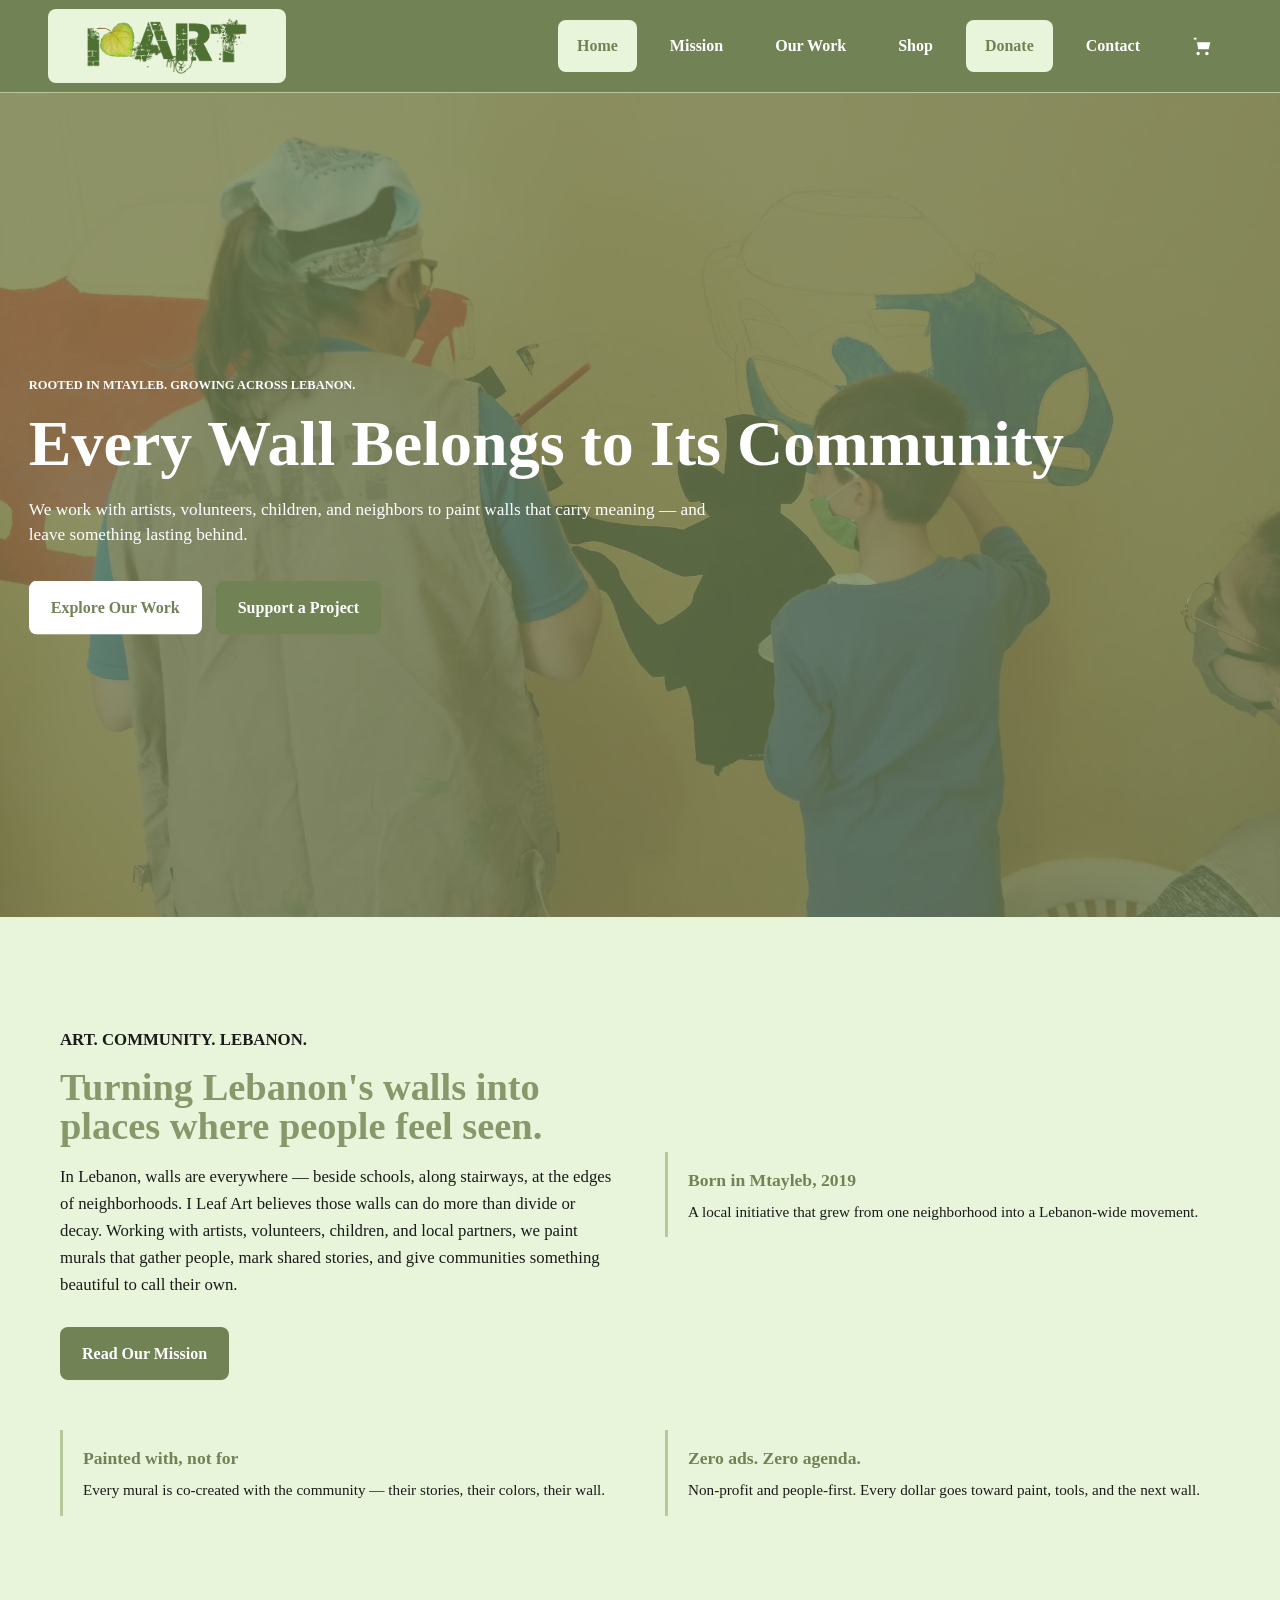
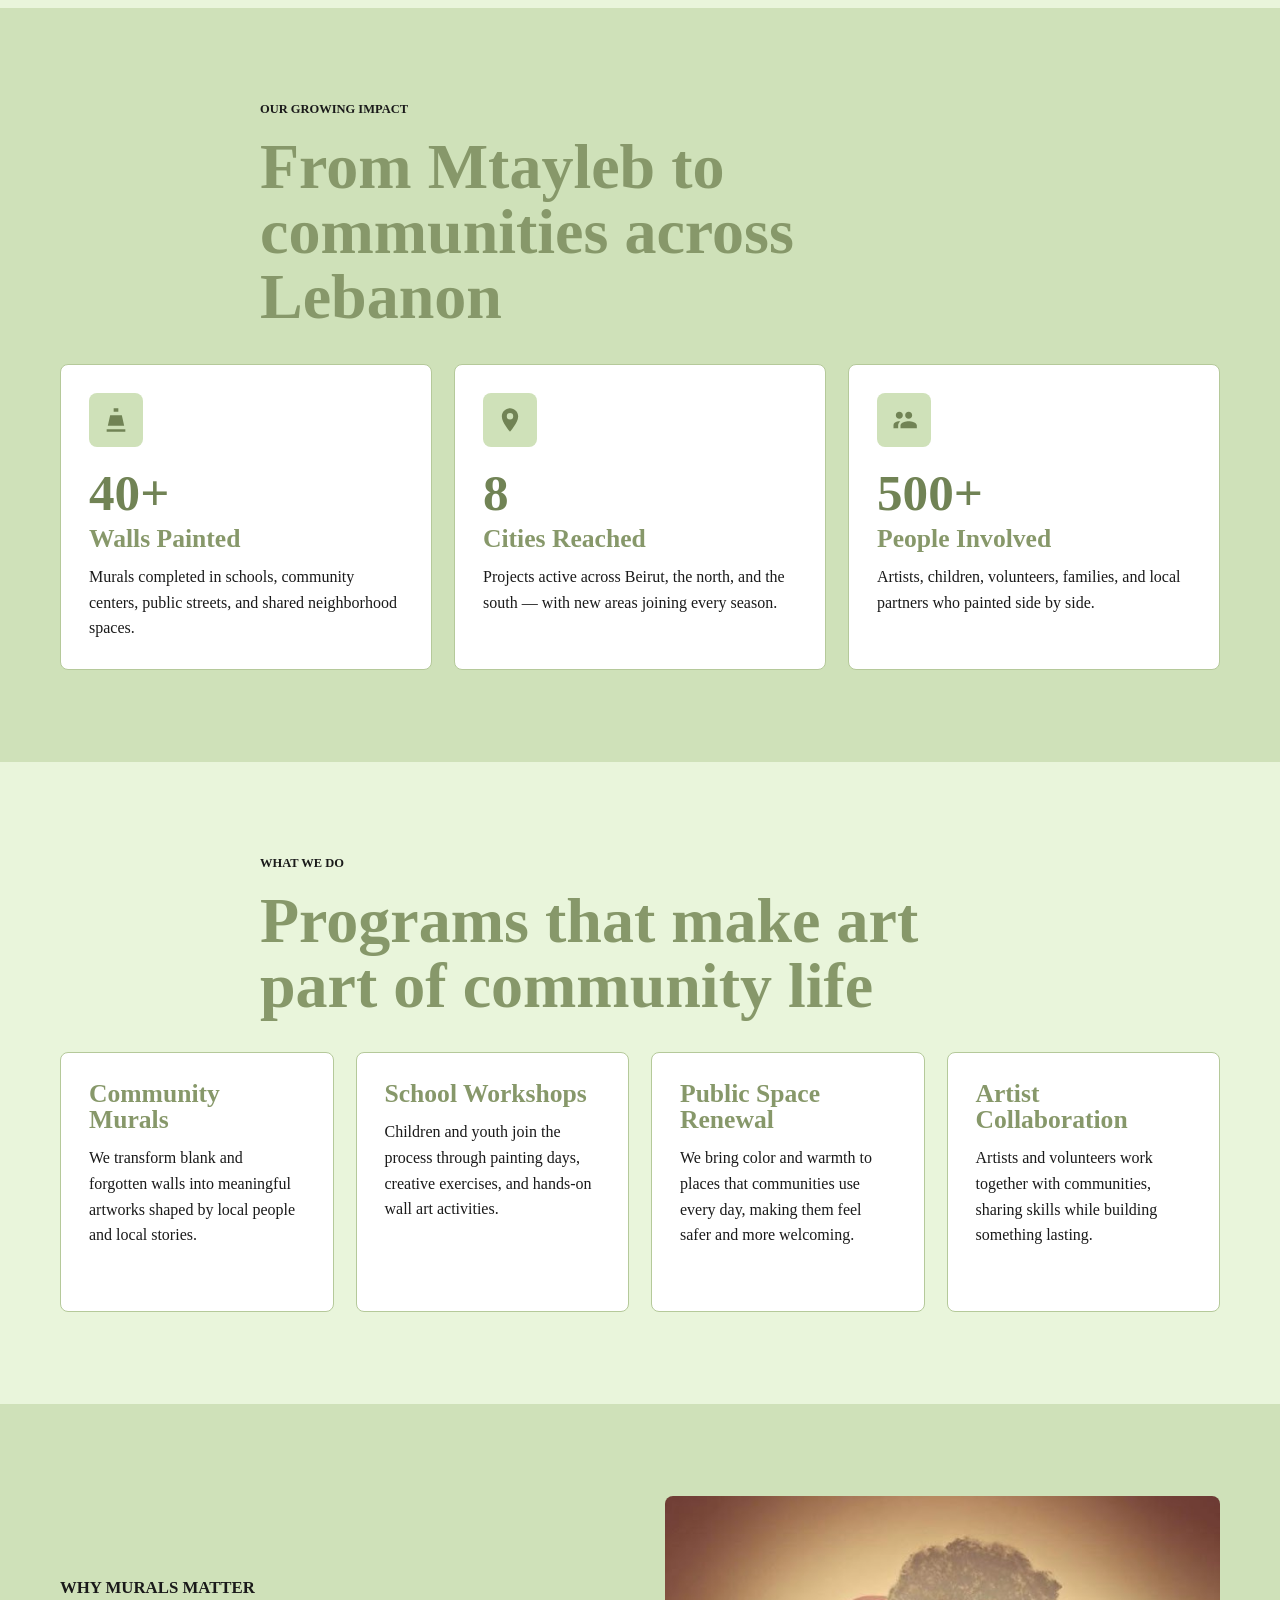
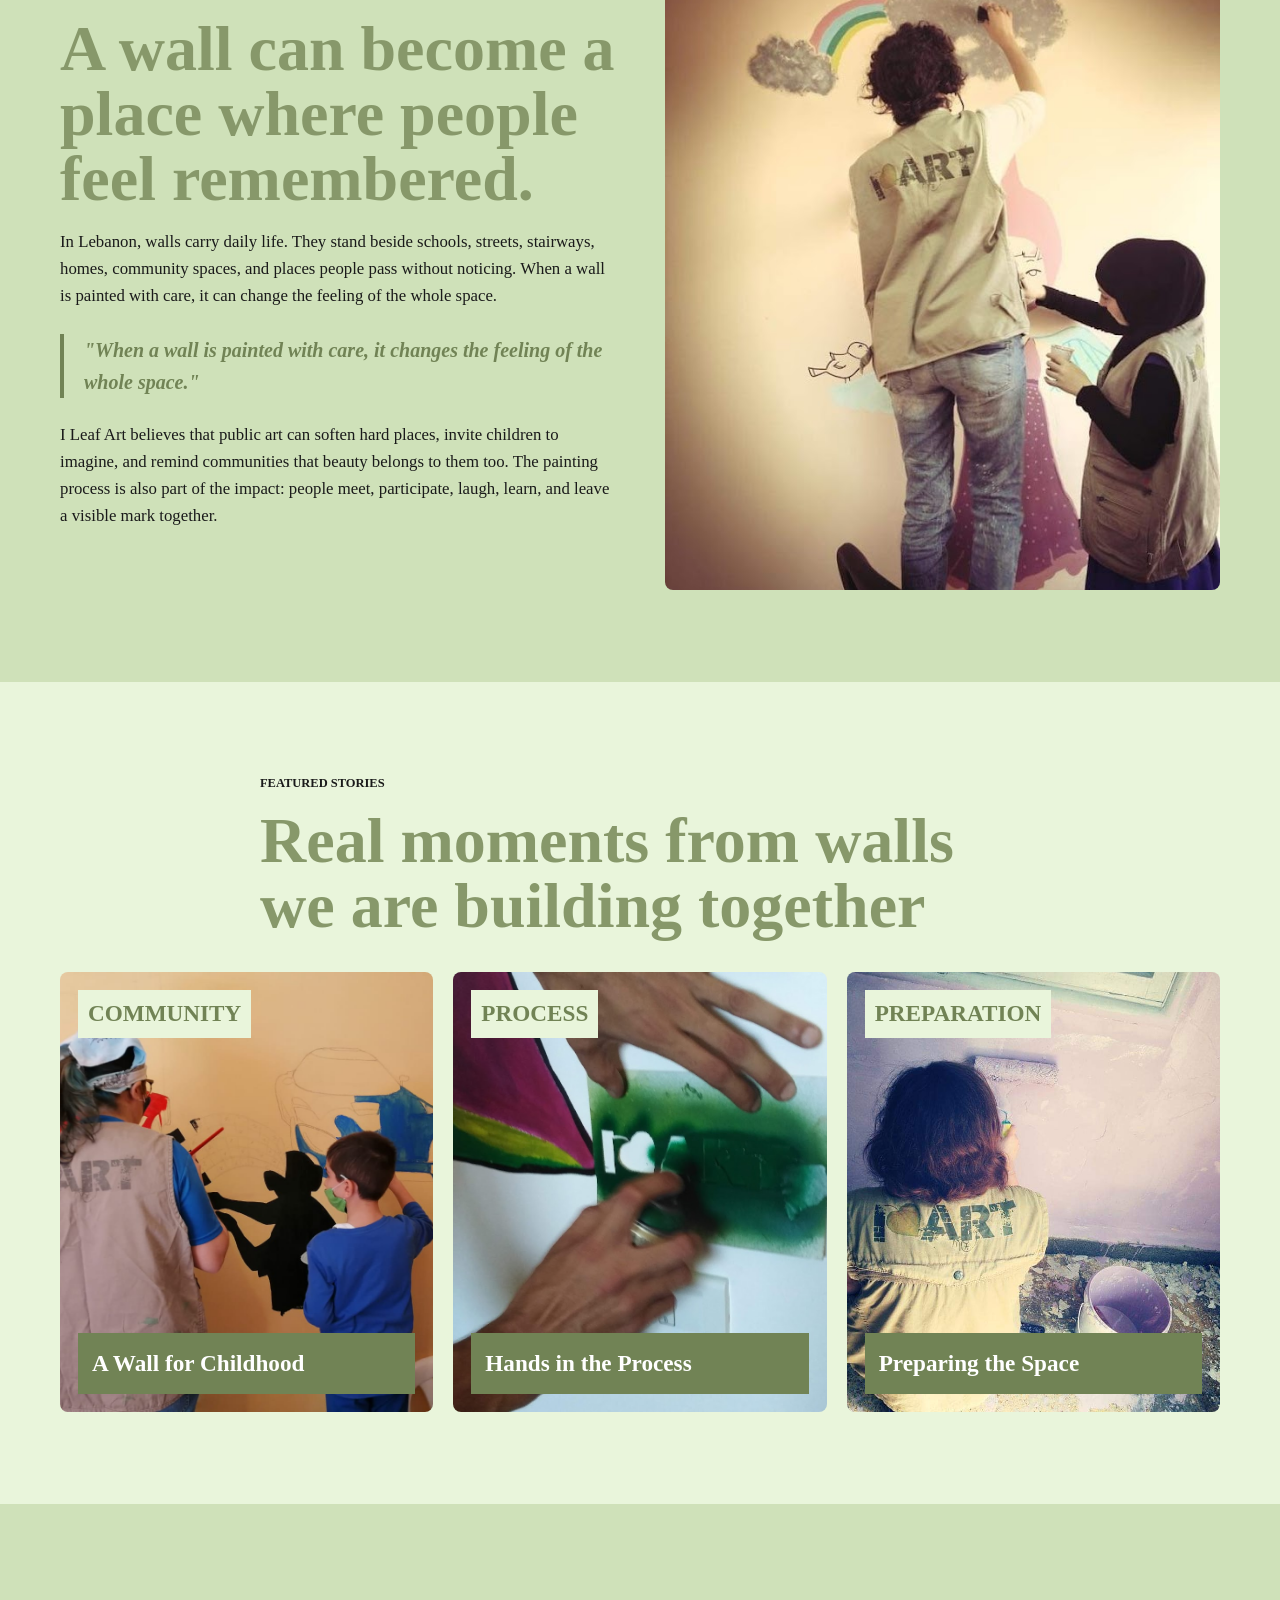
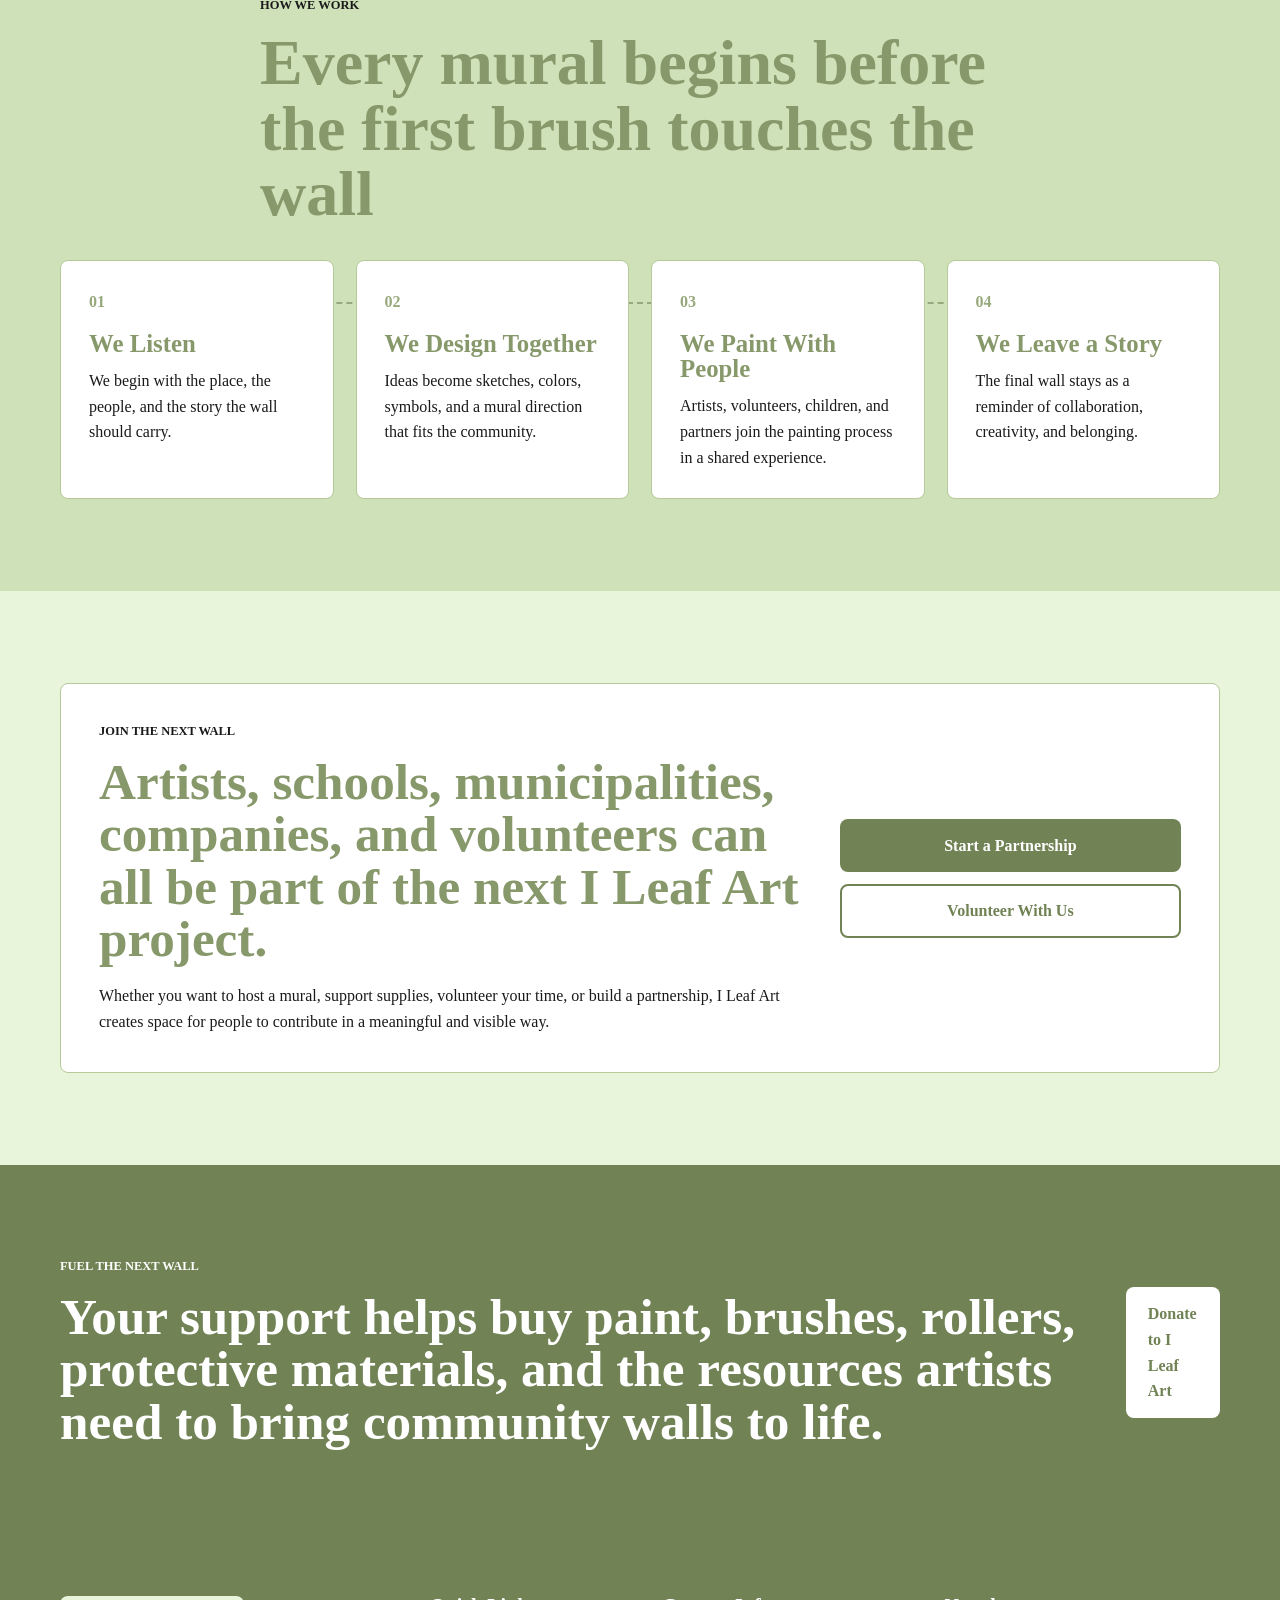
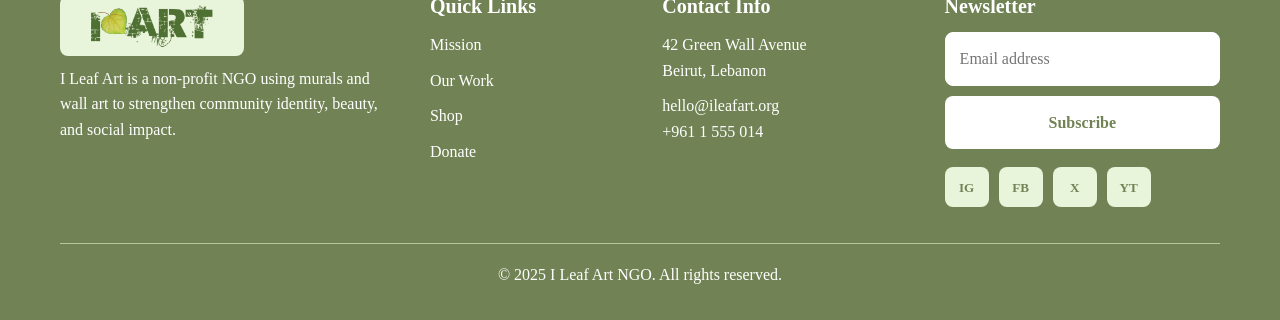
==== commit 5050068c: "edit home page" ====
--- a/index.html
+++ b/index.html
@@ -46,27 +46,28 @@
     </section>
 
     <!-- NEW -->
+    <!-- NEW -->
     <section class="section home-intro-section">
       <div class="container split-layout">
         <div class="copy-block reveal">
-          <p class="eyebrow">Who we are</p>
+          <p class="eyebrow">Art. Community. Lebanon.</p>
           <h2>Turning Lebanon's walls into places where people feel seen.</h2>
           <p>In Lebanon, walls are everywhere — beside schools, along stairways, at the edges of neighborhoods. I Leaf Art believes those walls can do more than divide or decay. Working with artists, volunteers, children, and local partners, we paint murals that gather people, mark shared stories, and give communities something beautiful to call their own.</p>
           <a class="button button-dark" href="mission.html" style="margin-top: 28px;">Read Our Mission</a>
         </div>
-        <div class="intro-facts reveal">
-          <div class="intro-fact">
-            <span>Founded in Mtayleb</span>
-            <p>Born from a local initiative to bring color to everyday spaces in Beirut's northern suburbs.</p>
-          </div>
-          <div class="intro-fact">
-            <span>Art as participation</span>
-            <p>Every mural is co-created with the community — not painted for them, but with them.</p>
-          </div>
-          <div class="intro-fact">
-            <span>Non-profit, people-first</span>
-            <p>No advertising. No commercial agenda. Just walls, people, and color.</p>
-          </div>
+                <!-- NEW -->
+        <div class="intro-fact">
+          <span>Born in Mtayleb, 2019</span>
+          <p>A local initiative that grew from one neighborhood into a Lebanon-wide movement.</p>
+        </div>
+        <div class="intro-fact">
+          <span>Painted with, not for</span>
+          <p>Every mural is co-created with the community — their stories, their colors, their wall.</p>
+        </div>
+        <div class="intro-fact">
+          <span>Zero ads. Zero agenda.</span>
+          <p>Non-profit and people-first. Every dollar goes toward paint, tools, and the next wall.</p>
+        </div>
         </div>
       </div>
     </section>
--- a/style.css
+++ b/style.css
@@ -1383,4 +1383,9 @@
   color: var(--charcoal);
   font-size: 0.95rem;
   line-height: 1.55;
+}
+
+/* Intro section heading size override */
+.home-intro-section .copy-block h2 {
+  font-size: clamp(1.8rem, 3vw, 2.6rem);
 }
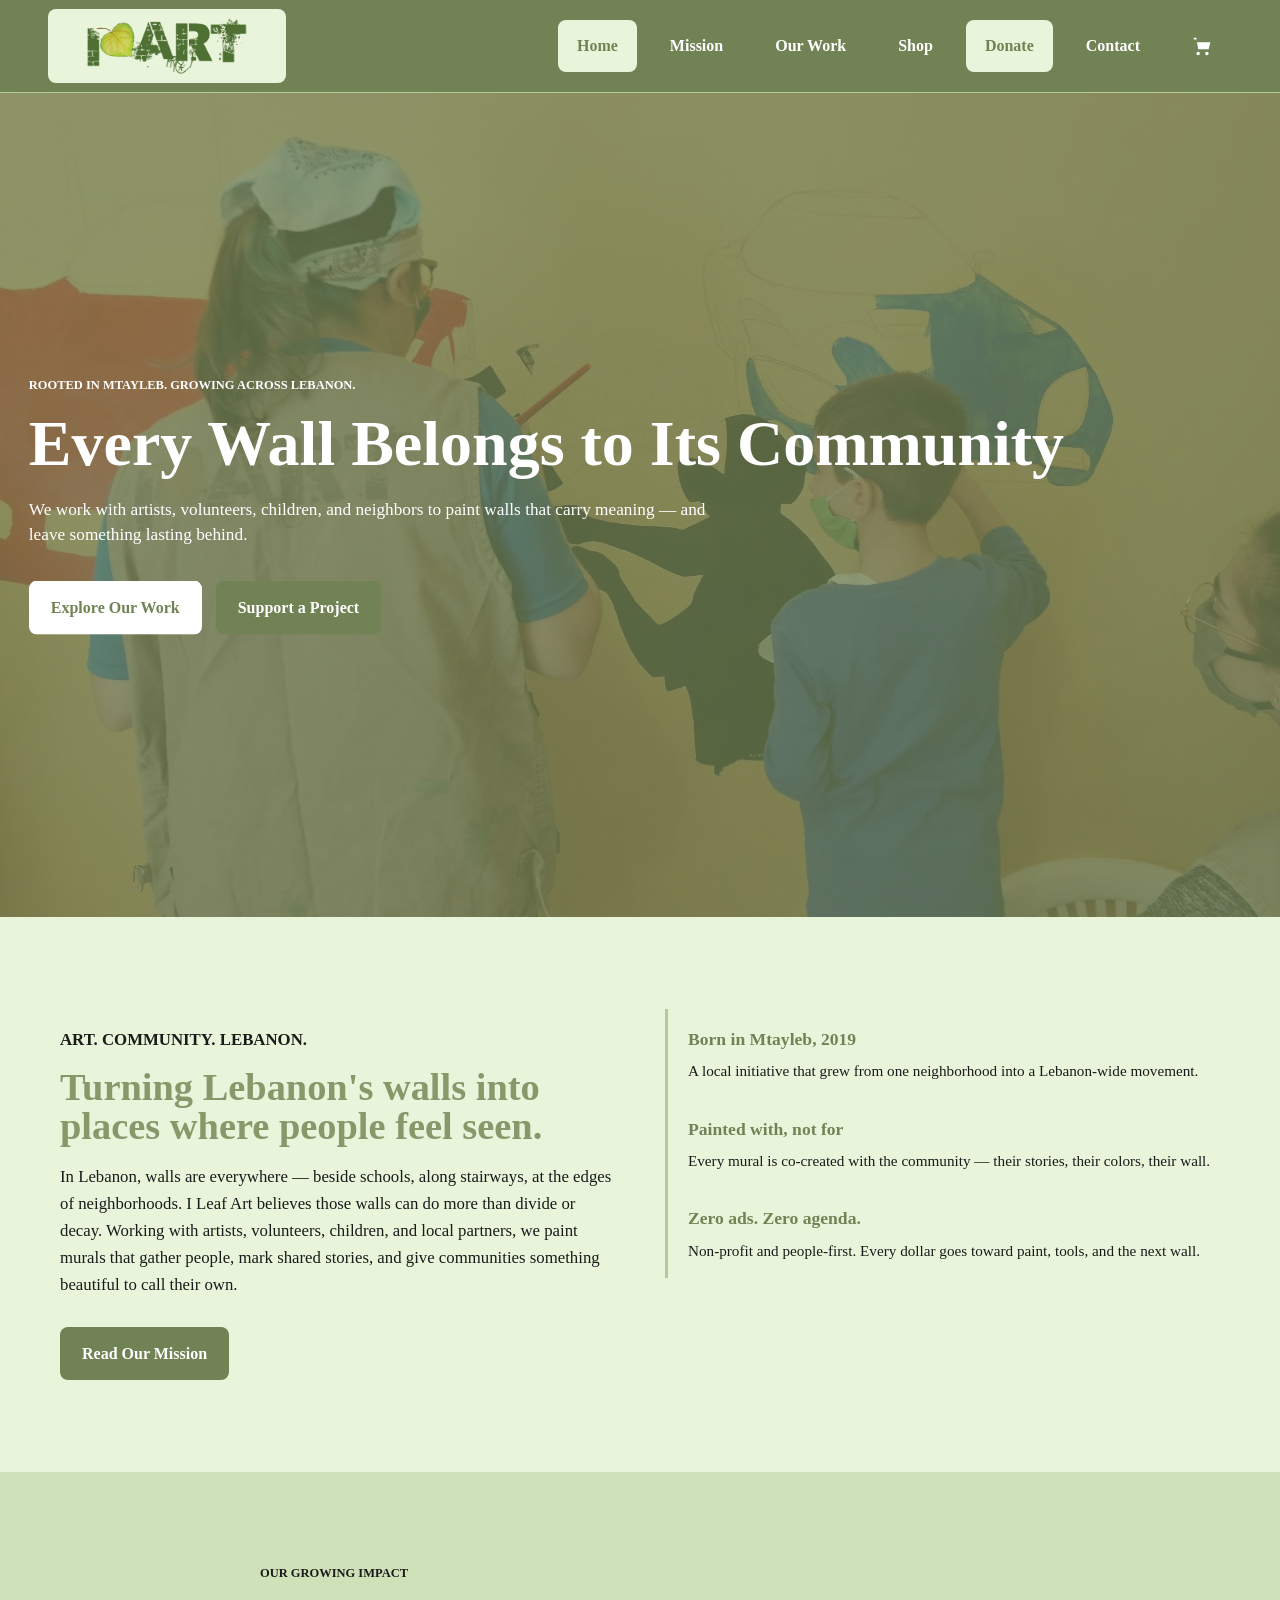
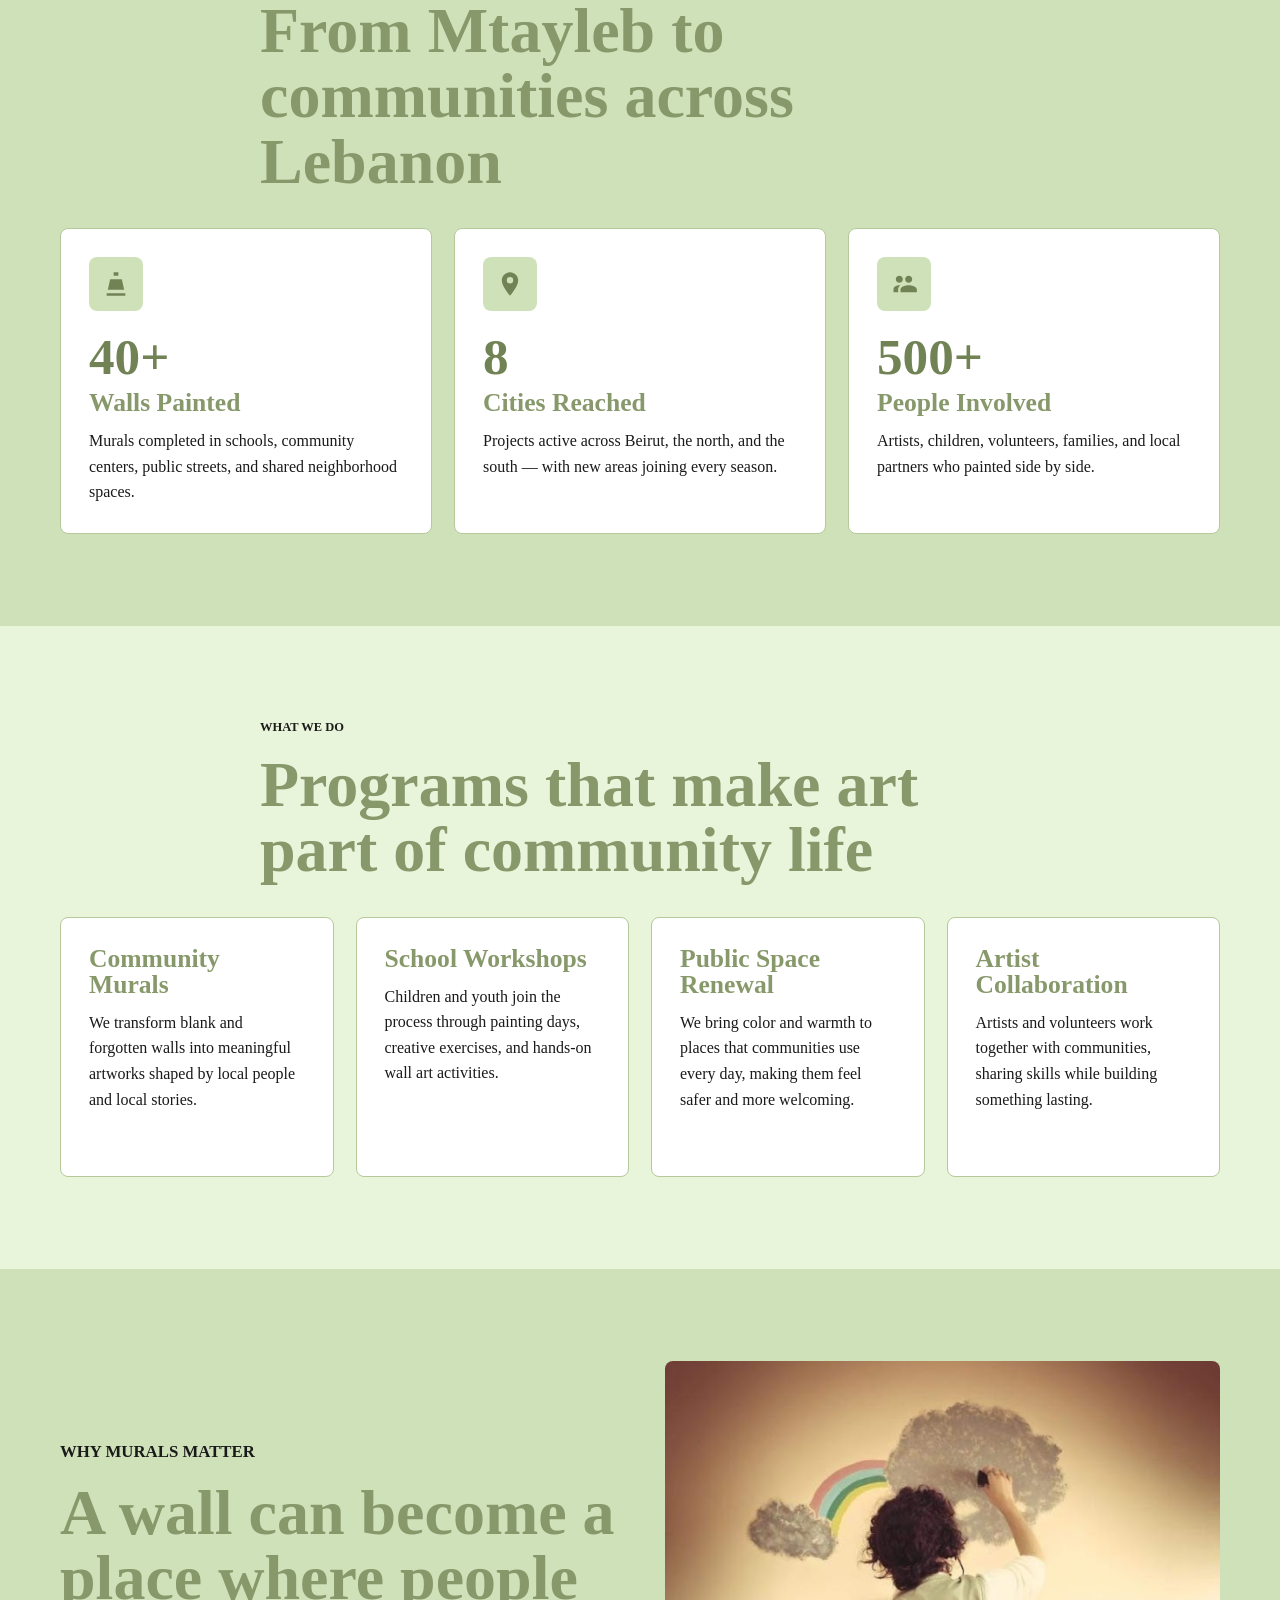
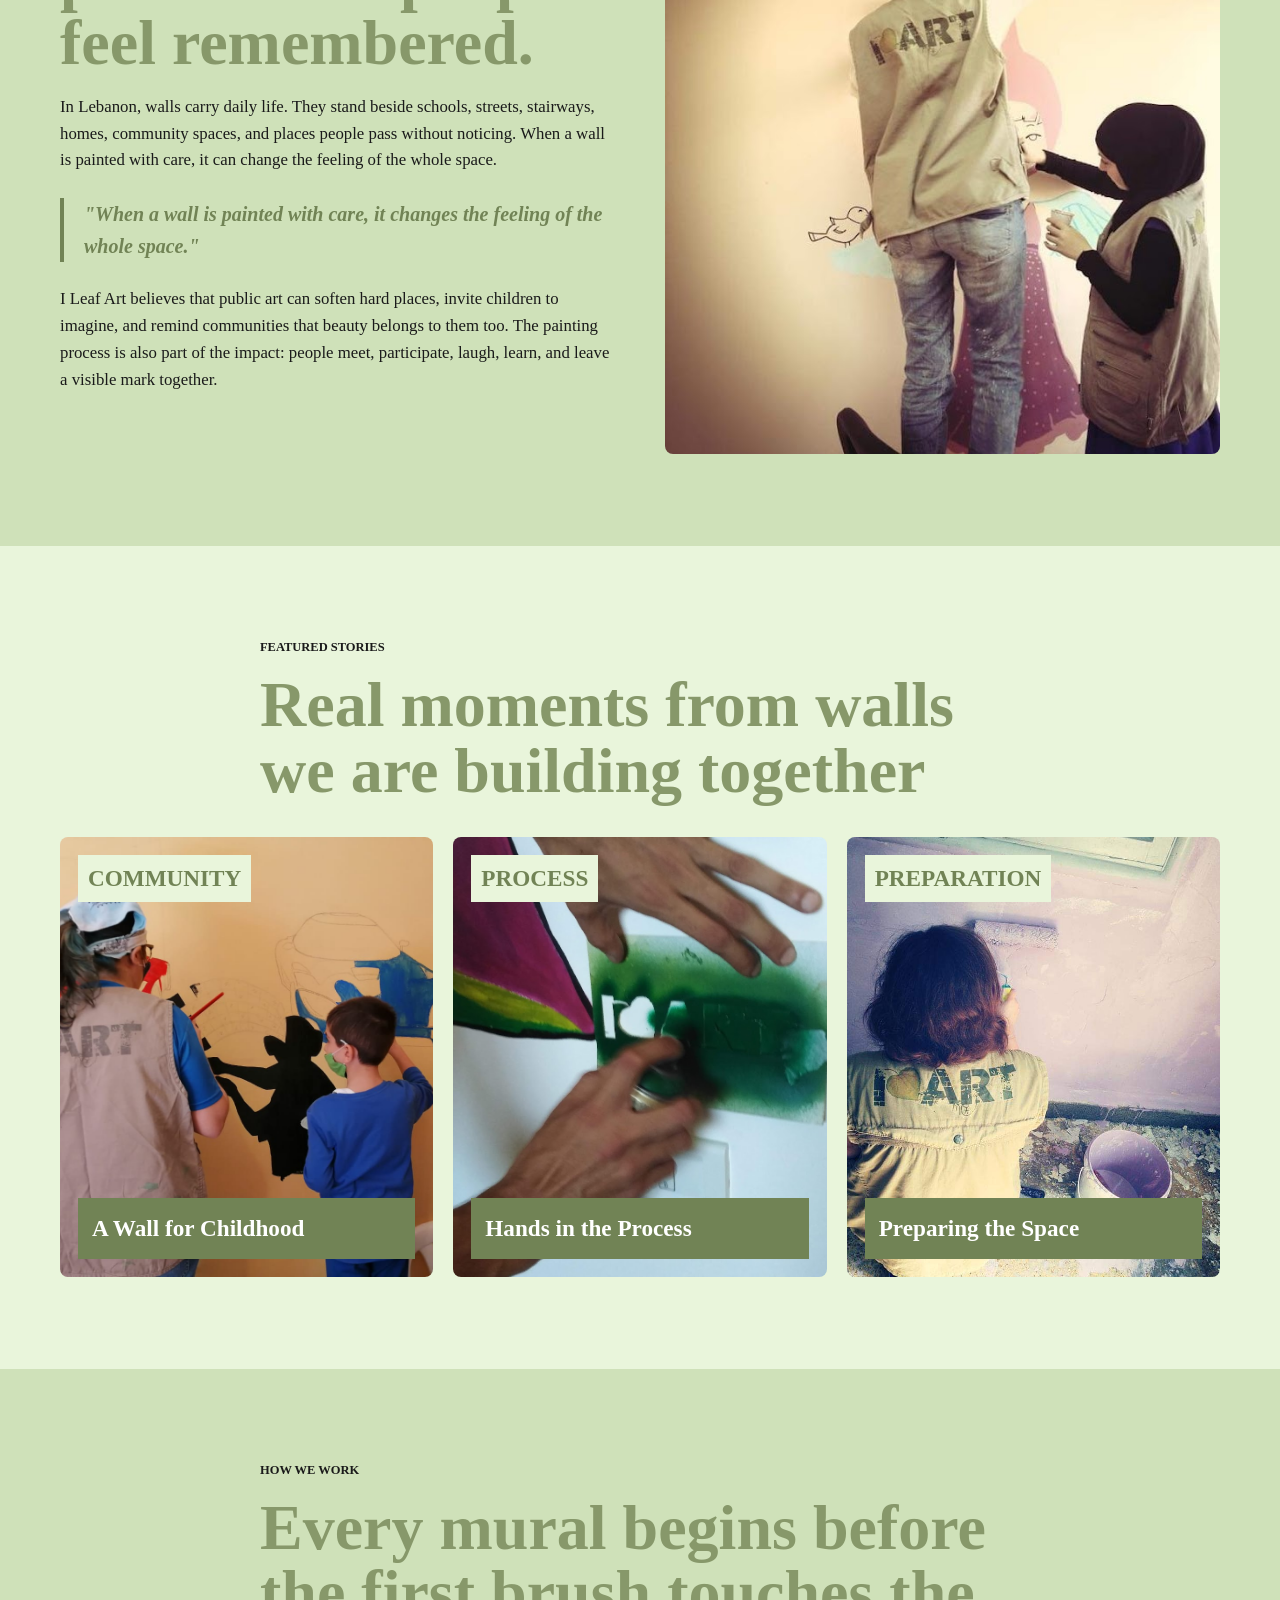
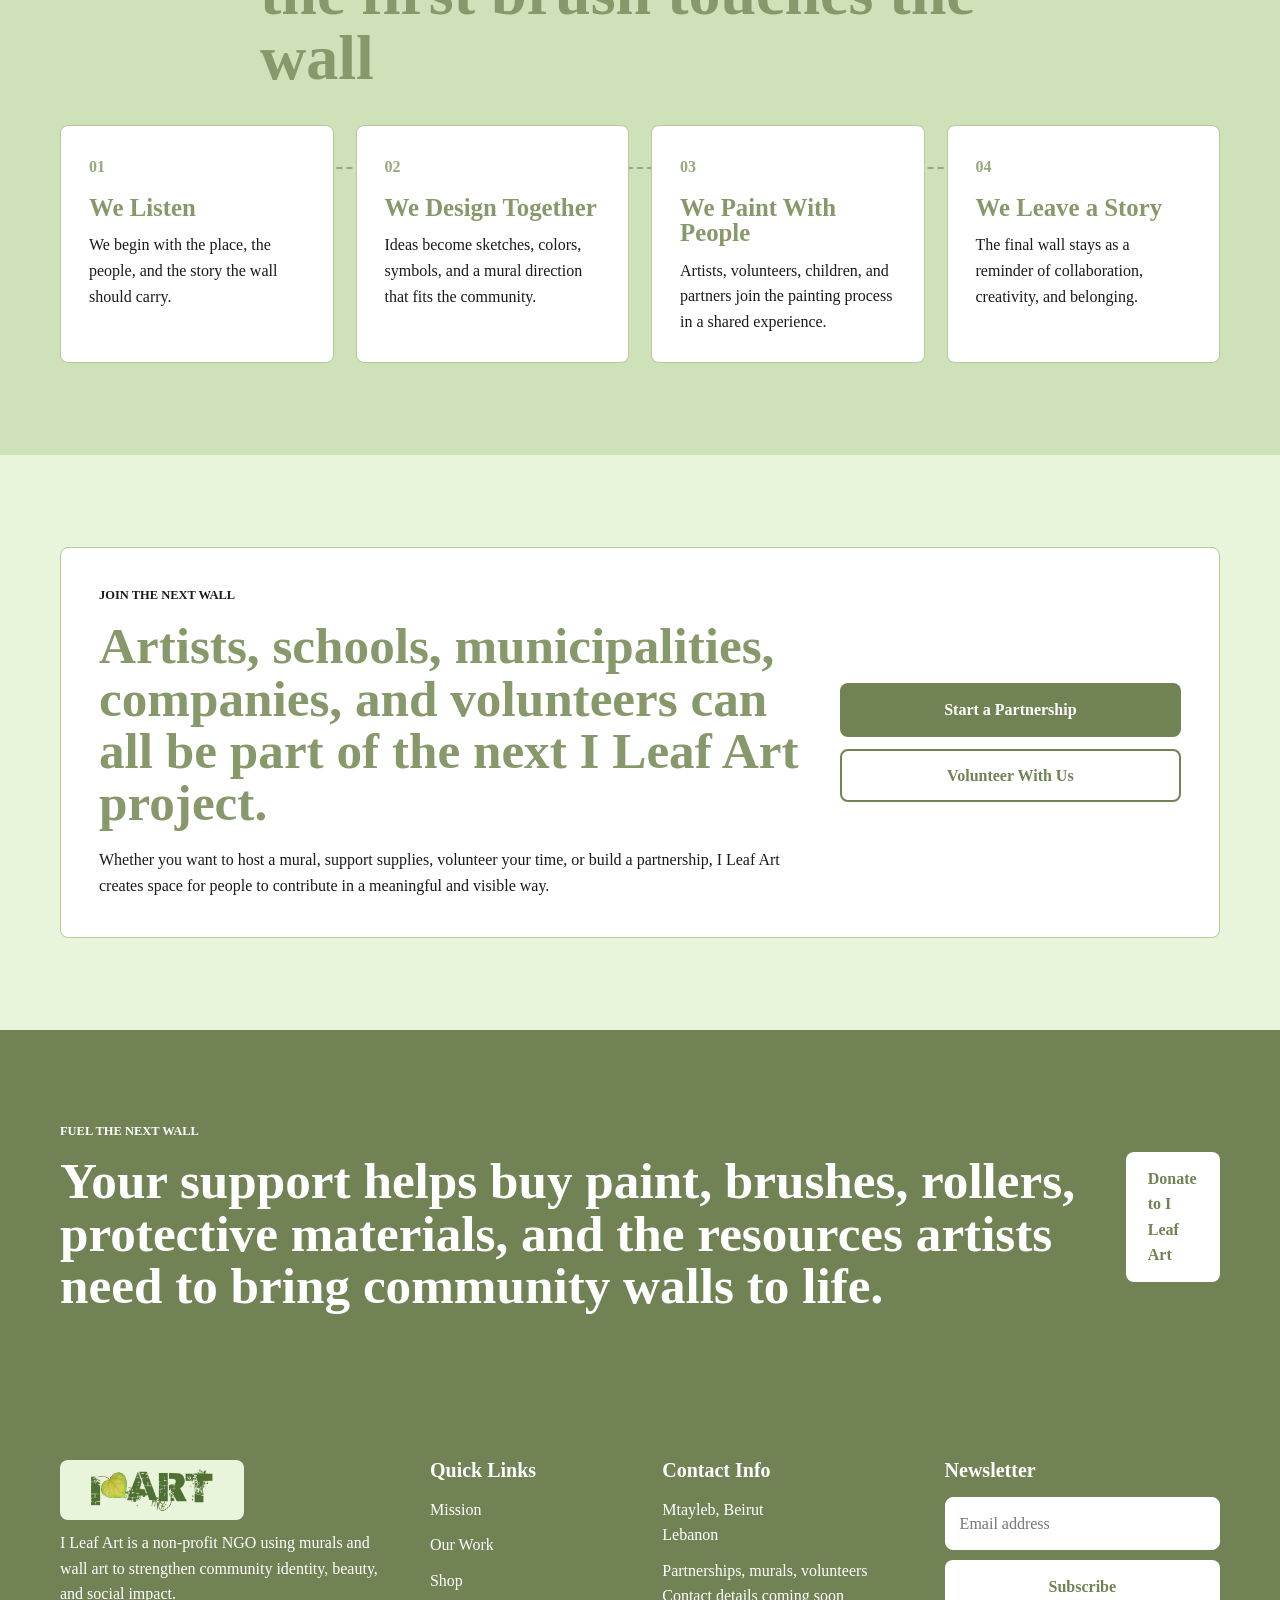
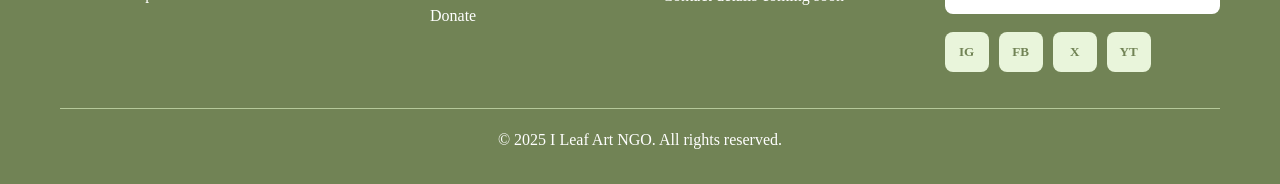
==== commit ce16f64c: "Clean up home page content" ====
--- a/index.html
+++ b/index.html
@@ -4,7 +4,7 @@
   <meta charset="UTF-8">
   <meta name="viewport" content="width=device-width, initial-scale=1.0">
   <meta name="description" content="I Leaf Art is a non-profit NGO transforming communities through murals, wall art, and public creative expression.">
-  <title>I Leaf Art NGO | Art Lives on Every Wall</title>
+  <title>I Leaf Art NGO | Every Wall Belongs to Its Community</title>
   <link rel="stylesheet" href="style.css">
 </head>
 <body>
@@ -37,7 +37,7 @@
       <div class="hero-content reveal">
         <p class="eyebrow">Rooted in Mtayleb. Growing across Lebanon.</p>
         <h1>Every Wall Belongs to Its Community</h1>
-        <p>We work with artists, volunteers, children, and neighbors to paint walls that carry meaning — and leave something lasting behind.</p>
+        <p>We work with artists, volunteers, children, and neighbors to paint walls that carry meaning &mdash; and leave something lasting behind.</p>
         <div class="hero-actions">
           <a class="button button-light" href="our-work.html">Explore Our Work</a>
           <a class="button button-dark" href="donate.html">Support a Project</a>
@@ -45,29 +45,27 @@
       </div>
     </section>
 
-    <!-- NEW -->
-    <!-- NEW -->
     <section class="section home-intro-section">
       <div class="container split-layout">
         <div class="copy-block reveal">
           <p class="eyebrow">Art. Community. Lebanon.</p>
           <h2>Turning Lebanon's walls into places where people feel seen.</h2>
-          <p>In Lebanon, walls are everywhere — beside schools, along stairways, at the edges of neighborhoods. I Leaf Art believes those walls can do more than divide or decay. Working with artists, volunteers, children, and local partners, we paint murals that gather people, mark shared stories, and give communities something beautiful to call their own.</p>
+          <p>In Lebanon, walls are everywhere &mdash; beside schools, along stairways, at the edges of neighborhoods. I Leaf Art believes those walls can do more than divide or decay. Working with artists, volunteers, children, and local partners, we paint murals that gather people, mark shared stories, and give communities something beautiful to call their own.</p>
           <a class="button button-dark" href="mission.html" style="margin-top: 28px;">Read Our Mission</a>
         </div>
-                <!-- NEW -->
-        <div class="intro-fact">
-          <span>Born in Mtayleb, 2019</span>
-          <p>A local initiative that grew from one neighborhood into a Lebanon-wide movement.</p>
-        </div>
-        <div class="intro-fact">
-          <span>Painted with, not for</span>
-          <p>Every mural is co-created with the community — their stories, their colors, their wall.</p>
-        </div>
-        <div class="intro-fact">
-          <span>Zero ads. Zero agenda.</span>
-          <p>Non-profit and people-first. Every dollar goes toward paint, tools, and the next wall.</p>
-        </div>
+        <div class="intro-facts reveal">
+          <div class="intro-fact">
+            <span>Born in Mtayleb, 2019</span>
+            <p>A local initiative that grew from one neighborhood into a Lebanon-wide movement.</p>
+          </div>
+          <div class="intro-fact">
+            <span>Painted with, not for</span>
+            <p>Every mural is co-created with the community &mdash; their stories, their colors, their wall.</p>
+          </div>
+          <div class="intro-fact">
+            <span>Zero ads. Zero agenda.</span>
+            <p>Non-profit and people-first. Every dollar goes toward paint, tools, and the next wall.</p>
+          </div>
         </div>
       </div>
     </section>
@@ -85,7 +83,7 @@
           <div class="icon-circle" aria-hidden="true"><svg viewBox="0 0 24 24"><path d="M12 2C8.1 2 5 5.1 5 9c0 5.2 7 13 7 13s7-7.8 7-13c0-3.9-3.1-7-7-7Zm0 9.5A2.5 2.5 0 1 1 12 6a2.5 2.5 0 0 1 0 5.5Z"/></svg></div>
           <p class="stat-number">8</p>
           <h2>Cities Reached</h2>
-          <p>Projects active across Beirut, the north, and the south — with new areas joining every season.</p>
+          <p>Projects active across Beirut, the north, and the south &mdash; with new areas joining every season.</p>
         </article>
         <article class="stat-card reveal">
           <div class="icon-circle" aria-hidden="true"><svg viewBox="0 0 24 24"><path d="M16 11c1.7 0 3-1.3 3-3s-1.3-3-3-3-3 1.3-3 3 1.3 3 3 3ZM8 11c1.7 0 3-1.3 3-3S9.7 5 8 5 5 6.3 5 8s1.3 3 3 3Zm8 2c-2.3 0-7 1.2-7 3.5V19h14v-2.5c0-2.3-4.7-3.5-7-3.5ZM8 13c-.3 0-.6 0-1 .1-1.9.5-4 1.5-4 3.1V19h4v-2.5c0-1.2.7-2.3 1.8-3.2L8 13Z"/></svg></div>
@@ -180,8 +178,8 @@
       </div>
       <div>
         <h2>Contact Info</h2>
-        <p>42 Green Wall Avenue<br>Beirut, Lebanon</p>
-        <p>hello@ileafart.org<br>+961 1 555 014</p>
+        <p>Mtayleb, Beirut<br>Lebanon</p>
+        <p>Partnerships, murals, volunteers<br>Contact details coming soon</p>
       </div>
       <div>
         <h2>Newsletter</h2>
@@ -203,4 +201,4 @@
 
   <script src="main.js"></script>
 </body>
-</html>+</html>
--- a/style.css
+++ b/style.css
@@ -1356,13 +1356,15 @@
 
 /* Intro facts panel */
 .intro-facts {
-  display: grid;
-  gap: 4px;
+  align-self: start;
+  display: flex;
+  flex-direction: column;
+  gap: 0;
 }
 
 .intro-fact {
   border-left: 3px solid var(--mid);
-  padding: 14px 0 14px 20px;
+  padding: 16px 0 16px 20px;
   transition: border-color .2s ease;
 }
 
@@ -1383,6 +1385,15 @@
   color: var(--charcoal);
   font-size: 0.95rem;
   line-height: 1.55;
+  margin: 0;
+}
+
+.home-intro-section .split-layout {
+  align-items: start;
+}
+
+.home-intro-section .copy-block h2 {
+  font-size: clamp(1.8rem, 3vw, 2.6rem);
 }
 
 /* Intro section heading size override */
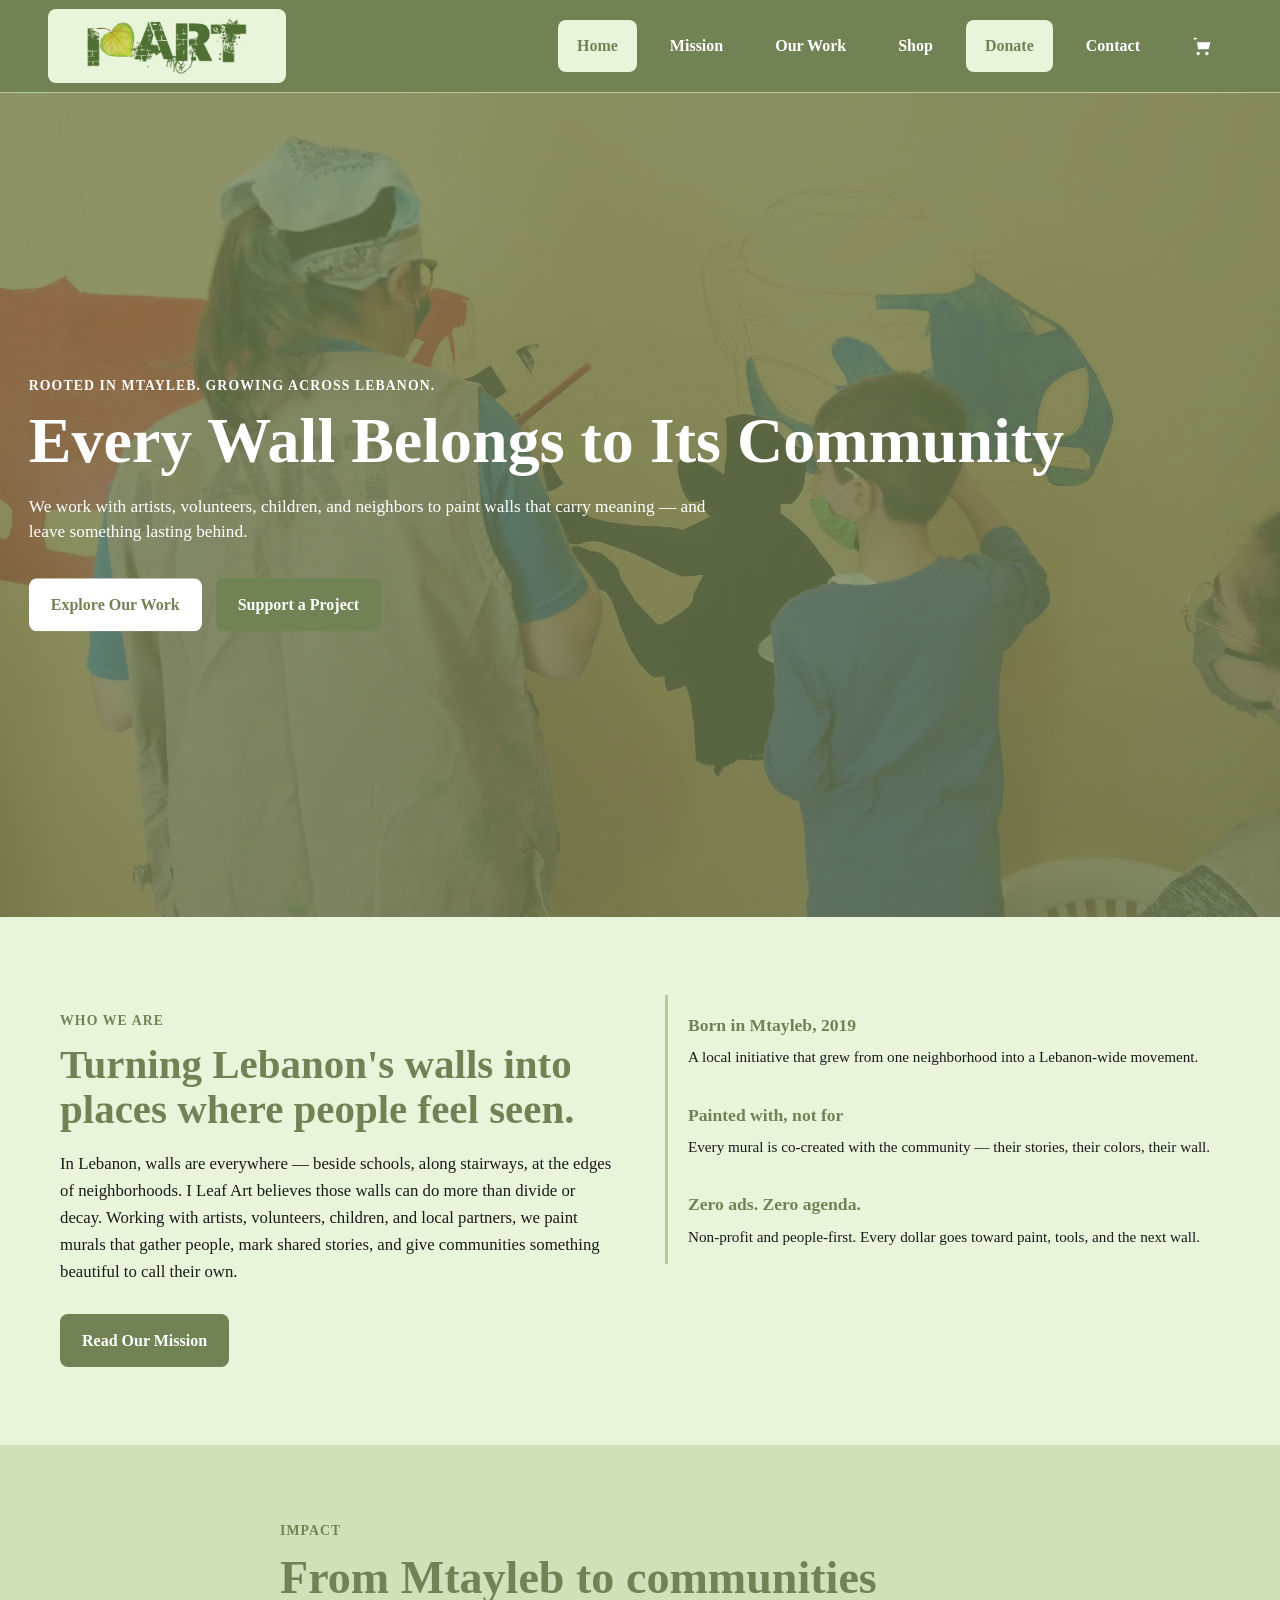
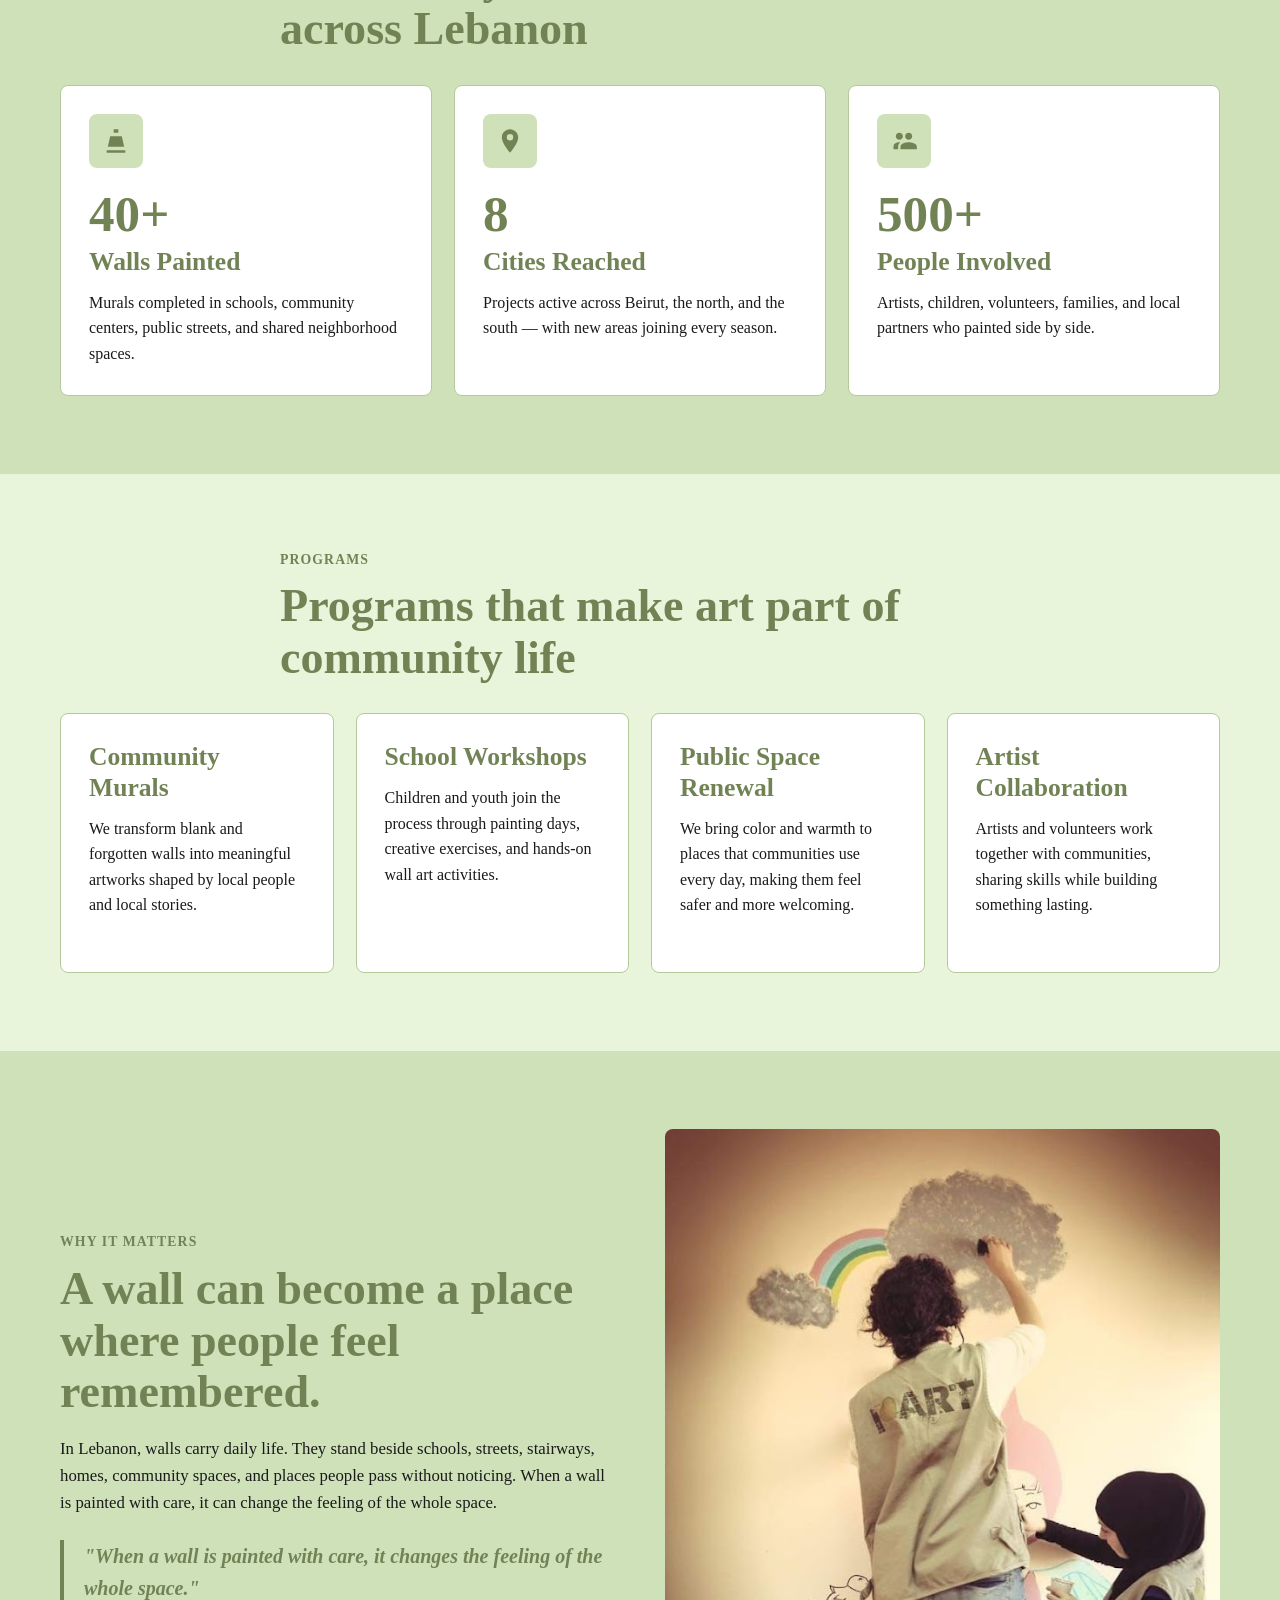
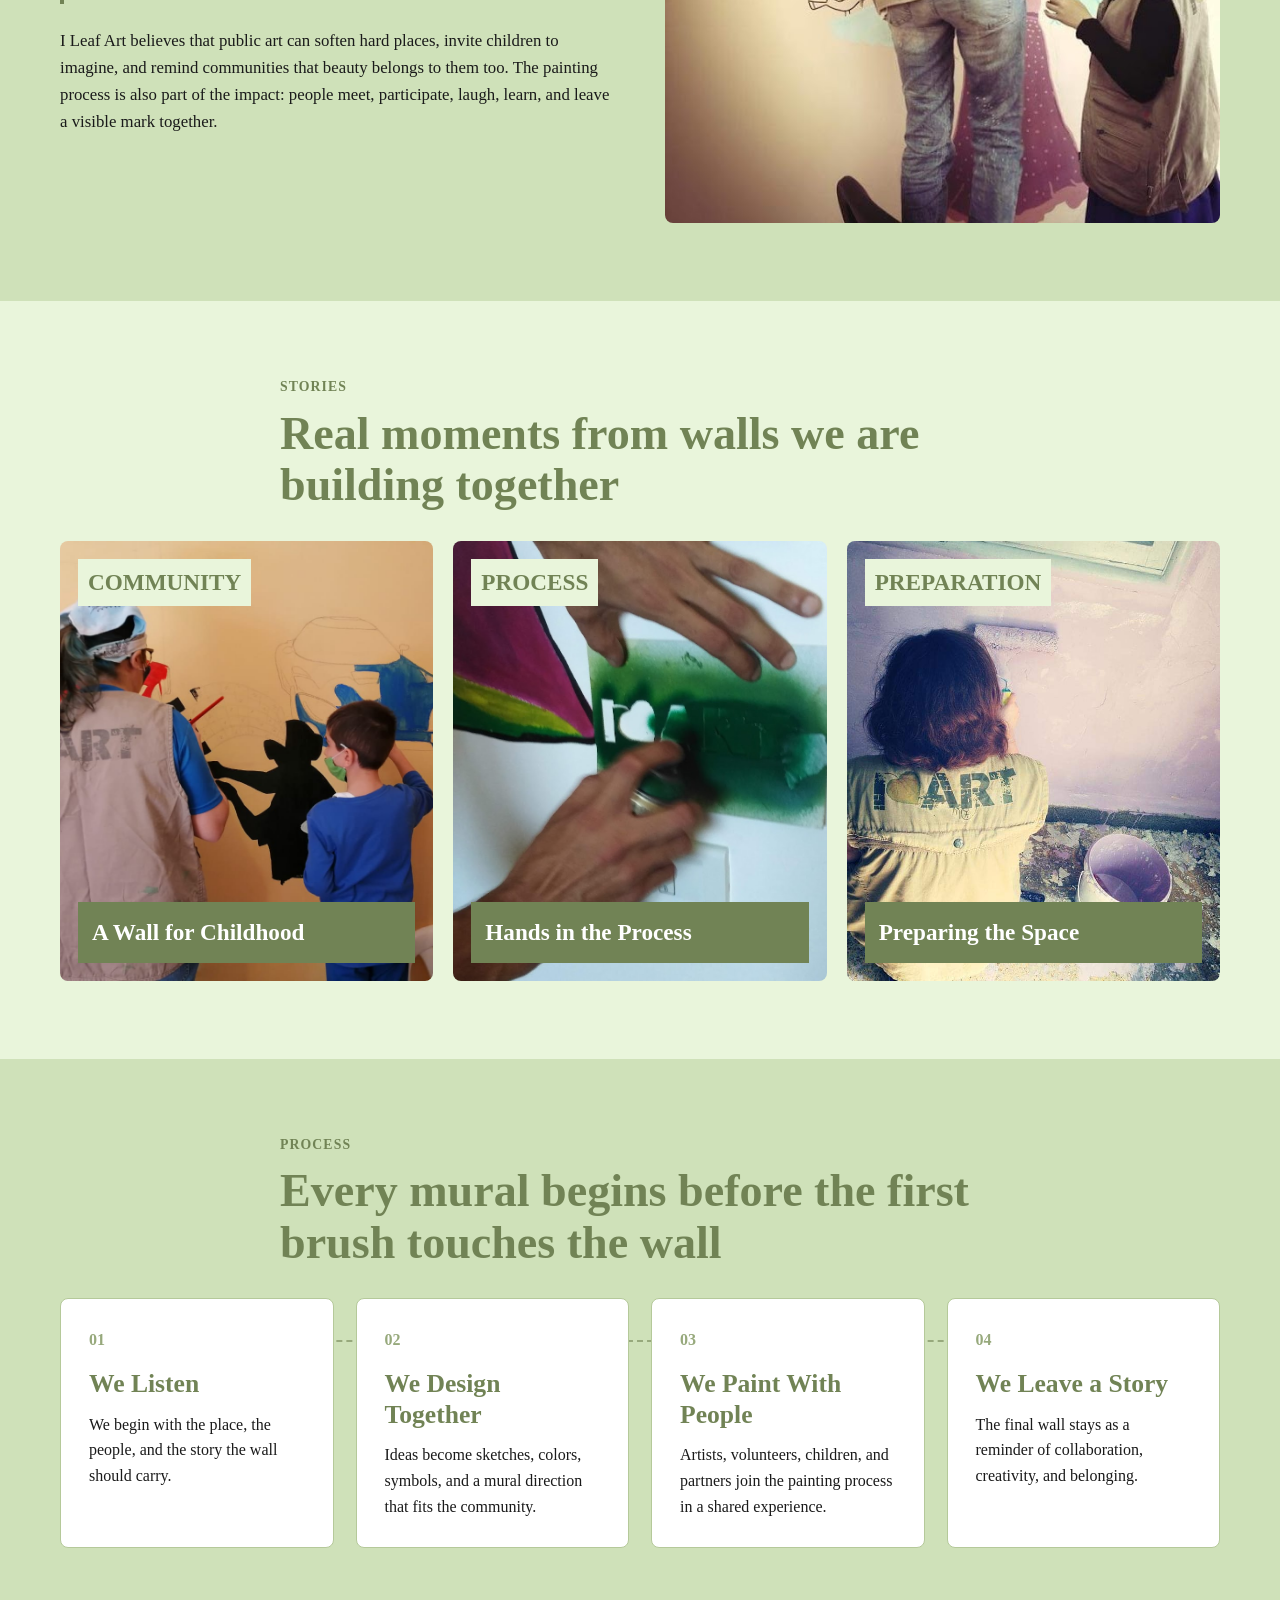
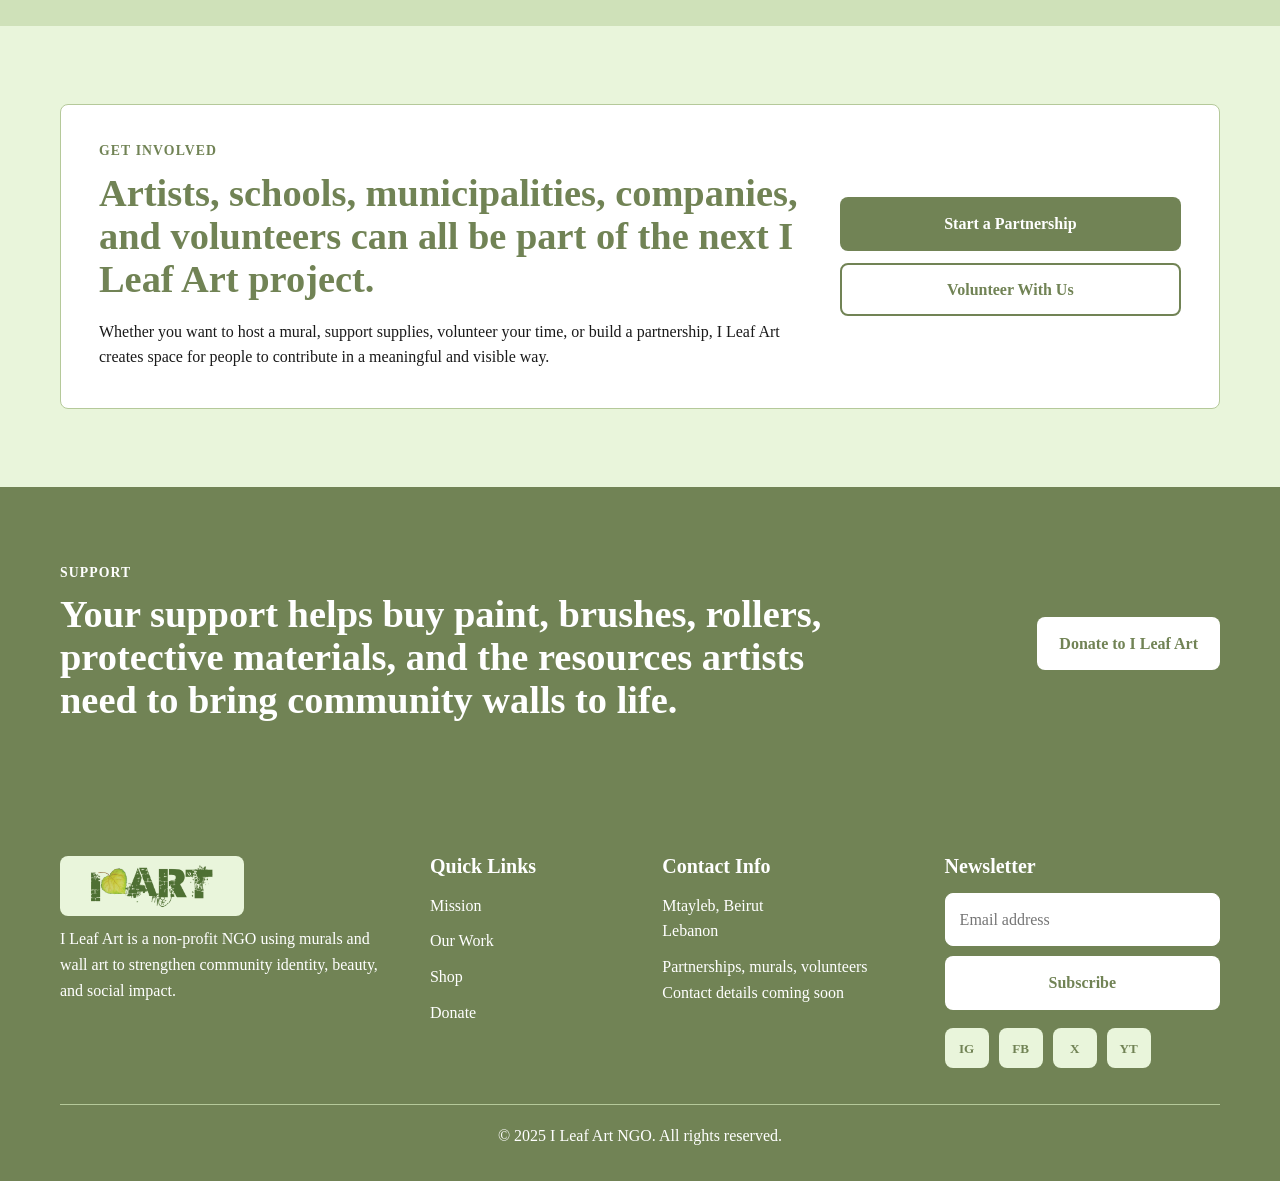
==== commit 8c0ce175: "Refine home page title styles" ====
--- a/index.html
+++ b/index.html
@@ -7,7 +7,7 @@
   <title>I Leaf Art NGO | Every Wall Belongs to Its Community</title>
   <link rel="stylesheet" href="style.css">
 </head>
-<body>
+<body class="home-page">
   <header class="site-header">
     <nav class="navbar" aria-label="Primary navigation">
       <a class="brand" href="index.html" aria-label="I Leaf Art home">
@@ -48,7 +48,7 @@
     <section class="section home-intro-section">
       <div class="container split-layout">
         <div class="copy-block reveal">
-          <p class="eyebrow">Art. Community. Lebanon.</p>
+          <p class="eyebrow">Who we are</p>
           <h2>Turning Lebanon's walls into places where people feel seen.</h2>
           <p>In Lebanon, walls are everywhere &mdash; beside schools, along stairways, at the edges of neighborhoods. I Leaf Art believes those walls can do more than divide or decay. Working with artists, volunteers, children, and local partners, we paint murals that gather people, mark shared stories, and give communities something beautiful to call their own.</p>
           <a class="button button-dark" href="mission.html" style="margin-top: 28px;">Read Our Mission</a>
@@ -71,7 +71,7 @@
     </section>
 
     <section class="section impact-band">
-      <div class="container section-heading reveal"><p class="eyebrow">Our growing impact</p><h2>From Mtayleb to communities across Lebanon</h2></div>
+      <div class="container section-heading reveal"><p class="eyebrow">Impact</p><h2>From Mtayleb to communities across Lebanon</h2></div>
       <div class="container stats-grid">
         <article class="stat-card reveal">
           <div class="icon-circle" aria-hidden="true"><svg viewBox="0 0 24 24"><path d="M4 20h16v2H4v-2Zm1-3h14l-2-9H7l-2 9Zm5-12h4V2h-4v3Z"/></svg></div>
@@ -95,7 +95,7 @@
     </section>
 
     <section class="section">
-      <div class="container section-heading reveal"><p class="eyebrow">What we do</p><h2>Programs that make art part of community life</h2></div>
+      <div class="container section-heading reveal"><p class="eyebrow">Programs</p><h2>Programs that make art part of community life</h2></div>
       <div class="container card-grid four home-program-grid">
         <article class="info-card reveal"><h3>Community Murals</h3><p>We transform blank and forgotten walls into meaningful artworks shaped by local people and local stories.</p></article>
         <article class="info-card reveal"><h3>School Workshops</h3><p>Children and youth join the process through painting days, creative exercises, and hands-on wall art activities.</p></article>
@@ -107,7 +107,7 @@
     <section class="section why-section light-section">
       <div class="container split-layout">
         <div class="copy-block reveal">
-          <p class="eyebrow">Why murals matter</p>
+          <p class="eyebrow">Why it matters</p>
           <h2>A wall can become a place where people feel remembered.</h2>
           <p>In Lebanon, walls carry daily life. They stand beside schools, streets, stairways, homes, community spaces, and places people pass without noticing. When a wall is painted with care, it can change the feeling of the whole space.</p>
           <blockquote class="pull-quote">"When a wall is painted with care, it changes the feeling of the whole space."</blockquote>
@@ -118,7 +118,7 @@
     </section>
 
     <section class="section">
-      <div class="container section-heading reveal"><p class="eyebrow">Featured stories</p><h2>Real moments from walls we are building together</h2></div>
+      <div class="container section-heading reveal"><p class="eyebrow">Stories</p><h2>Real moments from walls we are building together</h2></div>
       <div class="container mural-strip story-strip">
         <a class="mural-tile reveal" href="our-work.html">
           <img src="assets/photos/photo-10.jpg" alt="Child painting a mural with guidance from an I Leaf Art volunteer">
@@ -139,7 +139,7 @@
     </section>
 
     <section class="section process-section">
-      <div class="container section-heading reveal"><p class="eyebrow">How we work</p><h2>Every mural begins before the first brush touches the wall</h2></div>
+      <div class="container section-heading reveal"><p class="eyebrow">Process</p><h2>Every mural begins before the first brush touches the wall</h2></div>
       <div class="container process-grid process-connected">
         <article class="process-step reveal"><span>01</span><h3>We Listen</h3><p>We begin with the place, the people, and the story the wall should carry.</p></article>
         <article class="process-step reveal"><span>02</span><h3>We Design Together</h3><p>Ideas become sketches, colors, symbols, and a mural direction that fits the community.</p></article>
@@ -150,14 +150,14 @@
 
     <section class="section partner-callout-section">
       <div class="container partner-callout reveal">
-        <div><p class="eyebrow">Join the next wall</p><h2>Artists, schools, municipalities, companies, and volunteers can all be part of the next I Leaf Art project.</h2><p>Whether you want to host a mural, support supplies, volunteer your time, or build a partnership, I Leaf Art creates space for people to contribute in a meaningful and visible way.</p></div>
+        <div><p class="eyebrow">Get involved</p><h2>Artists, schools, municipalities, companies, and volunteers can all be part of the next I Leaf Art project.</h2><p>Whether you want to host a mural, support supplies, volunteer your time, or build a partnership, I Leaf Art creates space for people to contribute in a meaningful and visible way.</p></div>
         <div class="partner-actions"><a class="button button-dark" href="contact.html">Start a Partnership</a><a class="button button-outline" href="contact.html">Volunteer With Us</a></div>
       </div>
     </section>
 
     <section class="section donate-banner">
       <div class="container banner-inner reveal">
-        <div><p class="eyebrow">Fuel the next wall</p><h2>Your support helps buy paint, brushes, rollers, protective materials, and the resources artists need to bring community walls to life.</h2></div>
+        <div><p class="eyebrow">Support</p><h2>Your support helps buy paint, brushes, rollers, protective materials, and the resources artists need to bring community walls to life.</h2></div>
         <a class="button button-light" href="donate.html">Donate to I Leaf Art</a>
       </div>
     </section>
--- a/style.css
+++ b/style.css
@@ -1396,7 +1396,82 @@
   font-size: clamp(1.8rem, 3vw, 2.6rem);
 }
 
+/* Home page title system */
+.home-page .eyebrow {
+  color: var(--deep);
+  font-size: 0.86rem;
+  font-weight: 800;
+  letter-spacing: 0.08em;
+  line-height: 1.2;
+  margin-bottom: 12px;
+  text-transform: uppercase;
+}
+
+.home-page .hero-content .eyebrow,
+.home-page .donate-banner .eyebrow {
+  color: var(--white);
+}
+
+.home-page .section-heading {
+  margin-bottom: 30px;
+  max-width: 720px;
+}
+
+.home-page .section-heading h2,
+.home-page .copy-block h2,
+.home-page .partner-callout h2,
+.home-page .donate-banner h2 {
+  color: var(--deep);
+  font-size: clamp(2rem, 3.6vw, 3.25rem);
+  font-weight: 700;
+  line-height: 1.12;
+  max-width: 820px;
+}
+
+.home-page .home-intro-section .copy-block h2 {
+  font-size: clamp(2rem, 3.2vw, 3rem);
+}
+
+.home-page .why-section .copy-block h2 {
+  max-width: 680px;
+}
+
+.home-page .partner-callout h2 {
+  font-size: clamp(1.85rem, 3vw, 2.7rem);
+}
+
+.home-page .donate-banner h2 {
+  color: var(--white);
+  font-size: clamp(1.9rem, 3vw, 2.75rem);
+  max-width: 780px;
+}
+
+.home-page .stat-card h2,
+.home-page .info-card h3,
+.home-page .process-step h3 {
+  color: var(--deep);
+  font-size: clamp(1.35rem, 2vw, 1.65rem);
+  line-height: 1.2;
+}
+
+.home-page .section {
+  padding: 78px 0;
+}
+
+@media (max-width: 680px) {
+  .home-page .section-heading h2,
+  .home-page .copy-block h2,
+  .home-page .partner-callout h2,
+  .home-page .donate-banner h2 {
+    font-size: clamp(1.85rem, 9vw, 2.65rem);
+  }
+
+  .home-page .section {
+    padding: 58px 0;
+  }
+}
+
 /* Intro section heading size override */
 .home-intro-section .copy-block h2 {
   font-size: clamp(1.8rem, 3vw, 2.6rem);
-}+}
